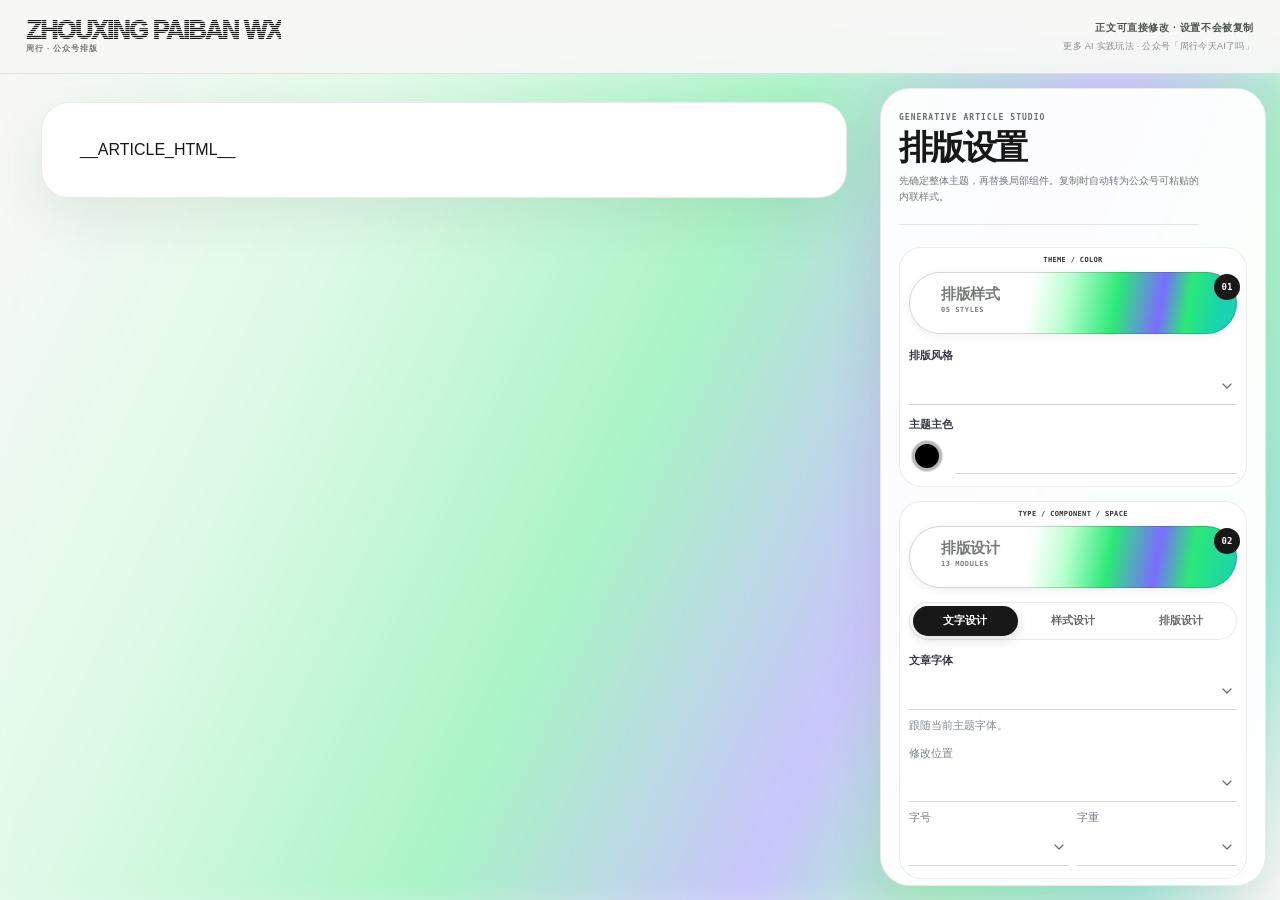
==== zhouxing-paiban-wx/assets/preview-template.html @ 141322e3 "Initial public release" ====
<!doctype html>
<html lang="zh-CN">
<head>
  <meta charset="utf-8">
  <meta name="viewport" content="width=device-width,initial-scale=1">
  <title>__PAGE_TITLE__ · 公众号排版预览</title>
  <style>
    *{box-sizing:border-box}
    :root{color-scheme:light;font-family:-apple-system,BlinkMacSystemFont,"SF Pro Display","PingFang SC",sans-serif;--flow-pale:#B8FFD0;--flow-mid:#2BE878;--flow-rich:#17D3B0;--flow-aux:#7B6CFF}
    body{min-height:100vh;margin:0;background:#f7f8f6;color:#171817}
    body:before{content:"";position:fixed;z-index:0;inset:0;pointer-events:none;background:linear-gradient(90deg,transparent calc(50% - .5px),rgba(22,24,23,.018) 50%,transparent calc(50% + .5px));background-size:120px 100%}
    .ambient-flow{position:fixed;z-index:0;inset:74px 0 0;width:100%;height:calc(100vh - 74px);border:0;background:linear-gradient(115deg,#f8f9f7 4%,var(--flow-pale) 25%,var(--flow-mid) 49%,var(--flow-aux) 67%,var(--flow-mid) 78%,var(--flow-rich) 89%,#f8f9f7 97%);filter:blur(18px) saturate(1.08);opacity:.36;pointer-events:none;transform:scale(1.045)}
    .app-header{height:74px;padding:0 26px;display:flex;align-items:center;justify-content:space-between;background:rgba(247,248,246,.88);border-bottom:1px solid rgba(24,26,25,.10);position:sticky;top:0;z-index:10;backdrop-filter:blur(20px);-webkit-backdrop-filter:blur(20px)}
    .brand{display:flex;flex-direction:column;align-items:flex-start;gap:4px}.brand-en{color:transparent;background:repeating-linear-gradient(180deg,#171817 0 1px,rgba(23,24,23,.18) 1px 2px);-webkit-background-clip:text;background-clip:text;font-family:"Arial Black","SF Pro Display","PingFang SC",sans-serif;font-size:25px;font-weight:950;line-height:.82;letter-spacing:-.055em;text-transform:uppercase}.brand-cn{color:#747974;font-size:8px;font-weight:650;line-height:1;letter-spacing:.12em}.header-note{display:flex;flex-direction:column;align-items:flex-end;gap:5px;text-align:right}.hint{color:#4f544f;font-size:10px;font-weight:650;letter-spacing:.06em}.account-note{color:#8a8e89;font-size:9px;font-weight:520;letter-spacing:.035em}
    .workspace{position:relative;z-index:1;width:100%;margin:0;padding:28px 414px 84px 22px;display:block}
    .paper-shell{width:min(806px,100%);margin:0 auto;padding:38px;background:#fff;border:1px solid rgba(25,28,26,.09);border-radius:28px;box-shadow:0 18px 55px rgba(44,50,46,.085);overflow:hidden}
    .article{margin:0 auto;outline:none}.article:focus{box-shadow:0 0 0 4px rgba(35,39,36,.08)}
    .toolbar{position:fixed;top:88px;right:14px;width:386px;max-height:calc(100vh - 102px);overflow:auto;padding:22px 18px 20px;background:rgba(255,255,255,.94);border:1px solid rgba(24,27,25,.085);border-radius:30px;box-shadow:0 18px 52px rgba(42,48,44,.10);z-index:8;backdrop-filter:blur(22px);-webkit-backdrop-filter:blur(22px);scrollbar-width:thin;scrollbar-color:#cfd2cd transparent}
    .toolbar::-webkit-scrollbar{width:7px}.toolbar::-webkit-scrollbar-thumb{background:#c4c8ce;border:2px solid transparent;border-radius:8px;background-clip:padding-box}
    .toolbar>h2{margin:2px 0 9px;font-size:34px;font-weight:880;line-height:.94;letter-spacing:-.065em}.toolbar>h2:before{content:"GENERATIVE ARTICLE STUDIO";display:block;margin:0 0 9px;color:#686d68;font-family:Menlo,Monaco,monospace;font-size:8px;font-weight:600;line-height:1.2;letter-spacing:.13em}.toolbar>.sub{max-width:300px;margin:0 0 22px;padding-bottom:18px;border-bottom:1px solid rgba(24,27,25,.10);color:#737873;font-size:10px;line-height:1.65}
    .settings-group{margin:0 0 14px;padding:9px 9px 12px;background:#fff;border:1px solid rgba(24,27,25,.085);border-radius:22px}
    .module-label{height:11px;margin:0 13px 4px;color:#303330;font-family:Menlo,Monaco,monospace;font-size:7px;font-weight:650;line-height:1;letter-spacing:.05em;text-align:center;text-transform:uppercase}
    .material-card{position:relative;height:62px;margin:0 0 14px}
    .material-band{position:absolute;inset:0;width:100%;height:100%;border:0;border-radius:999px;background:linear-gradient(100deg,#fff 0 30%,rgba(255,255,255,.90) 37%,var(--flow-pale) 48%,var(--flow-mid) 63%,var(--flow-aux) 76%,var(--flow-mid) 84%,var(--flow-rich) 94%);box-shadow:0 2px 8px rgba(39,45,41,.08),inset 0 0 0 1px rgba(24,27,25,.10);pointer-events:none}
    .settings-group:nth-of-type(2) .material-band{background:linear-gradient(100deg,#fff 0 30%,rgba(255,255,255,.90) 37%,var(--flow-pale) 48%,var(--flow-mid) 61%,var(--flow-aux) 75%,var(--flow-mid) 85%,var(--flow-rich))}
    .material-card:after{content:"";position:absolute;inset:0;border:1px solid rgba(24,27,25,.085);border-radius:999px;pointer-events:none}
    .material-copy{position:absolute;top:14px;left:32px;z-index:1;display:flex;min-width:106px;flex-direction:column;align-items:flex-start;text-shadow:0 1px 9px rgba(255,255,255,.85)}
    .group-title{margin:0 0 5px;color:#777b77;font-size:15px;font-weight:820;line-height:1;letter-spacing:-.025em}.material-meta{color:#787d78;font-family:Menlo,Monaco,monospace;font-size:7px;font-weight:560;line-height:1.2;letter-spacing:.08em}.group-index{position:absolute;top:2px;right:-3px;z-index:2;display:inline-flex;width:26px;height:26px;align-items:center;justify-content:center;border-radius:50%;background:#171817;color:#fff;font-family:Menlo,Monaco,monospace;font-size:9px;font-weight:700;font-variant-numeric:tabular-nums}
    .subsection{margin:16px 0 10px;padding-top:14px;border-top:1px solid rgba(31,38,46,.07);color:#777e87;font-size:11px;font-weight:700;letter-spacing:.08em}
    .design-tabs{display:grid;grid-template-columns:repeat(3,1fr);gap:3px;margin:0 0 13px;padding:3px;border:1px solid rgba(24,27,25,.09);border-radius:999px;background:#fff}.design-tab{height:30px;padding:0 5px;border-radius:999px;background:transparent;color:#666b66;font-size:11px;font-weight:680;transition:background .18s,color .18s,box-shadow .18s}.design-tab:hover{color:#111311;background:#f6f7f5}.design-tab.active{background:#171817;color:#fff;box-shadow:0 4px 12px rgba(23,24,23,.15)}.design-panel[hidden]{display:none}
    .field{margin:0 0 12px}.field:last-child{margin-bottom:0}.field>label{display:block;margin:0 0 6px;color:#35393f;font-size:11px;font-weight:620}
    select,input[type="text"]{width:100%;height:36px;padding:0 28px 0 2px;border:0;border-bottom:1px solid rgba(24,27,25,.19);border-radius:0;background-color:transparent;color:#202320;box-shadow:none;transition:background-color .16s,border-color .16s}
    select{-webkit-appearance:none;appearance:none;background-image:url("data:image/svg+xml,%3Csvg xmlns='http://www.w3.org/2000/svg' width='10' height='6' viewBox='0 0 10 6'%3E%3Cpath d='m1 1 4 4 4-4' fill='none' stroke='%23666b66' stroke-width='1.2' stroke-linecap='round' stroke-linejoin='round'/%3E%3C/svg%3E");background-repeat:no-repeat;background-position:right 5px center;background-size:10px 6px}input[type="text"]{padding-right:2px}select:hover,input[type="text"]:hover{background-color:rgba(255,255,255,.32);border-bottom-color:rgba(24,27,25,.34)}
    input[type="text"]:focus,select:focus{outline:none;padding-left:12px;border-bottom-color:transparent;border-radius:999px;background-color:#f4f5f2;box-shadow:0 0 0 1px rgba(24,27,25,.10)}
    .custom-select{position:relative;width:100%}.custom-select-native{position:absolute!important;width:1px!important;height:1px!important;margin:-1px!important;padding:0!important;overflow:hidden!important;clip:rect(0 0 0 0)!important;white-space:nowrap!important;border:0!important}.custom-select-trigger{position:relative;width:100%;height:36px;padding:0 30px 0 2px;border:0;border-bottom:1px solid rgba(24,27,25,.19);border-radius:0;background:transparent;color:#202320;font-size:13px;font-weight:500;text-align:left;box-shadow:none}.custom-select-trigger:after{content:"";position:absolute;top:50%;right:6px;width:7px;height:7px;border-right:1.2px solid #666b66;border-bottom:1.2px solid #666b66;transform:translateY(-70%) rotate(45deg);transition:transform .16s}.custom-select-trigger:hover{background:rgba(247,248,246,.72);border-bottom-color:rgba(24,27,25,.34);box-shadow:none}.custom-select.open .custom-select-trigger{padding-left:12px;border-bottom-color:transparent;border-radius:999px;background:#f4f5f2;box-shadow:0 0 0 1px rgba(24,27,25,.10)}.custom-select.open .custom-select-trigger:after{transform:translateY(-20%) rotate(225deg)}.custom-select-trigger:active{transform:none}.custom-select-menu{position:absolute;z-index:30;top:calc(100% + 7px);left:0;display:none;width:100%;max-height:220px;overflow:auto;padding:6px;border:1px solid rgba(24,27,25,.09);border-radius:16px;background:rgba(255,255,255,.98);box-shadow:0 16px 36px rgba(35,40,37,.16);backdrop-filter:blur(18px);-webkit-backdrop-filter:blur(18px)}.custom-select.open .custom-select-menu{display:block}.custom-select-option{display:block;width:100%;height:31px;padding:0 10px;border:0;border-radius:10px;background:transparent;color:#454a45;font-size:11px;font-weight:560;text-align:left;box-shadow:none}.custom-select-option:hover{background:#f4f5f2;box-shadow:none}.custom-select-option.selected{border-radius:999px;background:#171817;color:#fff}.custom-select-option:active{transform:none}
    .color-row{display:grid;grid-template-columns:36px 1fr;gap:10px;align-items:end}input[type="color"]{width:36px;height:36px;padding:3px;border:0;border-radius:50%;background:transparent;cursor:pointer}input[type="color"]::-webkit-color-swatch-wrapper{padding:0}input[type="color"]::-webkit-color-swatch{border:3px solid rgba(255,255,255,.72);border-radius:50%;box-shadow:0 0 0 1px rgba(24,27,25,.14)}
    .type-controls{display:grid;grid-template-columns:1fr 1fr;gap:8px}.type-controls .wide{grid-column:1/-1}.mini-label{display:block;margin:0 0 5px;color:#777e87;font-size:11px}.field-note{margin:7px 0 0;color:#858b94;font-size:11px;line-height:1.55}
    .spacing-row{display:grid;grid-template-columns:92px 1fr 36px;gap:8px;align-items:center;margin:0 0 11px}.spacing-row:last-child{margin-bottom:0}.spacing-row label{color:#676e77;font-size:11px}.spacing-row output{color:#41464d;font-size:11px;text-align:right;font-variant-numeric:tabular-nums}input[type="range"]{width:100%;accent-color:#24272c}
    .actions{display:grid;grid-template-columns:1.45fr 1fr;gap:8px;margin-top:16px}button{height:42px;border:1px solid transparent;border-radius:999px;font-weight:720;cursor:pointer;transition:transform .16s,box-shadow .2s,filter .16s}button:active{transform:scale(.985)}#copyButton{position:relative;height:48px;padding:0 48px 0 17px;overflow:hidden;background:#171817;border-color:#171817;box-shadow:0 8px 20px rgba(23,24,23,.14);color:#fff;text-align:left}#copyButton:after{content:"↗";position:absolute;top:7px;right:7px;display:flex;width:32px;height:32px;align-items:center;justify-content:center;border-radius:50%;background:#fff;color:#171817;font-size:14px}#resetButton{height:48px;background:#fff;border-color:rgba(24,27,25,.13);color:#171817;font-size:11px}#copyButton:hover{box-shadow:0 11px 27px rgba(23,24,23,.21)}#resetButton:hover{box-shadow:0 8px 20px rgba(23,24,23,.10)}
    .status{min-height:19px;margin-top:10px;color:#7c828b;font-size:12px;line-height:1.5}.status.success{color:#168248}.status.error{color:#c23d35}
    .article h1,.article h2,.article h3,.article h4,.article h5,.article h6,.article p,.article blockquote,.article ul,.article ol,.article pre,.article table{box-sizing:border-box}.article img{max-width:100%}
    @media(max-width:900px){.workspace{padding:20px 328px 60px 12px}.toolbar{top:84px;right:10px;width:306px;max-height:calc(100vh - 96px);padding:18px 14px}.material-copy{left:28px}.paper-shell{padding:18px;border-radius:20px}}
    @media(max-width:640px){body{min-width:620px}.app-header{padding:0 14px}.header-note{display:none}.workspace{padding-left:10px;padding-right:318px}.toolbar{right:10px;width:296px}.paper-shell{padding:12px;border-radius:12px}}
  </style>
  <style id="themeStyle"></style>
</head>
<body>
  <canvas class="ambient-flow flow-canvas" data-variant="2" aria-hidden="true"></canvas>
  <header class="app-header"><div class="brand"><span class="brand-en">ZHOUXING PAIBAN WX</span><span class="brand-cn">周行 · 公众号排版</span></div><div class="header-note"><span class="hint">正文可直接修改 · 设置不会被复制</span><span class="account-note">更多 AI 实践玩法 · 公众号「周行今天AI了吗」</span></div></header>
  <main class="workspace">
    <section class="paper-shell"><article id="article" class="article note-to-mp" contenteditable="true" spellcheck="false">__ARTICLE_HTML__</article></section>
    <aside class="toolbar">
      <h2>排版设置</h2>
      <p class="sub">先确定整体主题，再替换局部组件。复制时自动转为公众号可粘贴的内联样式。</p>
      <section class="settings-group" aria-labelledby="styleGroupTitle">
        <div class="module-label">Theme / Color</div>
        <div class="material-card"><canvas class="material-band flow-canvas" data-variant="0" aria-hidden="true"></canvas><div class="material-copy"><h3 id="styleGroupTitle" class="group-title">排版样式</h3><span id="themeCountMeta" class="material-meta">05 STYLES</span></div><span class="group-index">01</span></div>
        <div class="field"><label for="themeSelect">排版风格</label><select id="themeSelect"></select><p id="themeNote" class="field-note"></p></div>
        <div class="field"><label for="accentColor">主题主色</label><div class="color-row"><input id="accentColor" type="color"><input id="accentHex" type="text" maxlength="7" aria-label="十六进制主色"></div></div>
      </section>
      <section class="settings-group" aria-labelledby="designGroupTitle">
        <div class="module-label">Type / Component / Space</div>
        <div class="material-card"><canvas class="material-band flow-canvas" data-variant="1" aria-hidden="true"></canvas><div class="material-copy"><h3 id="designGroupTitle" class="group-title">排版设计</h3><span class="material-meta">13 MODULES</span></div><span class="group-index">02</span></div>
        <div class="design-tabs" role="tablist" aria-label="排版设计分类">
          <button class="design-tab active" type="button" role="tab" aria-selected="true" data-panel="textDesignPanel">文字设计</button>
          <button class="design-tab" type="button" role="tab" aria-selected="false" data-panel="styleDesignPanel">样式设计</button>
          <button class="design-tab" type="button" role="tab" aria-selected="false" data-panel="layoutDesignPanel">排版设计</button>
        </div>
        <div id="textDesignPanel" class="design-panel" role="tabpanel">
          <div class="field"><label for="fontSelect">文章字体</label><select id="fontSelect"></select><p id="fontNote" class="field-note">跟随当前主题字体。</p></div>
          <div class="field"><div class="type-controls"><div class="wide"><span class="mini-label">修改位置</span><select id="typeTargetSelect"></select></div><div><span class="mini-label">字号</span><select id="typeSizeSelect"></select></div><div><span class="mini-label">字重</span><select id="typeWeightSelect"></select></div></div></div>
        </div>
        <div id="styleDesignPanel" class="design-panel" role="tabpanel" hidden>
          <div class="field"><label for="styleTargetSelect">修改位置</label><select id="styleTargetSelect"></select></div>
          <div class="field"><label for="styleOptionSelect">选择样式</label><select id="styleOptionSelect"></select><p id="styleNote" class="field-note">H1–H6 共用同一套标题样式，字号与字重在“文字设计”中独立调整。</p></div>
        </div>
        <div id="layoutDesignPanel" class="design-panel" role="tabpanel" hidden>
          <div class="spacing-row"><label for="paragraphSpacing">段落间距</label><input id="paragraphSpacing" type="range" min="8" max="42" step="1"><output id="paragraphSpacingValue"></output></div>
          <div class="spacing-row"><label for="headingTopSpacing">标题上间距</label><input id="headingTopSpacing" type="range" min="16" max="72" step="1"><output id="headingTopSpacingValue"></output></div>
          <div class="spacing-row"><label for="headingBottomSpacing">标题下间距</label><input id="headingBottomSpacing" type="range" min="8" max="44" step="1"><output id="headingBottomSpacingValue"></output></div>
          <div class="spacing-row"><label for="imageTopSpacing">图片上间距</label><input id="imageTopSpacing" type="range" min="0" max="56" step="1"><output id="imageTopSpacingValue"></output></div>
          <div class="spacing-row"><label for="imageBottomSpacing">图片下间距</label><input id="imageBottomSpacing" type="range" min="0" max="56" step="1"><output id="imageBottomSpacingValue"></output></div>
        </div>
      </section>
      <div class="actions"><button id="copyButton" type="button">复制排版</button><button id="resetButton" type="button">恢复当前风格</button></div><div id="status" class="status" role="status"></div>
    </aside>
  </main>
  <script id="themesData" type="application/json">__THEMES_JSON__</script>
  <script id="componentsData" type="application/json">__COMPONENTS_JSON__</script>
  <script>
  (()=>{
    const themes=JSON.parse(document.getElementById('themesData').textContent),componentLibrary=JSON.parse(document.getElementById('componentsData').textContent),themeById=Object.fromEntries(themes.map(theme=>[theme.id,theme])),initialTheme=__INITIAL_THEME__;
    const article=document.getElementById('article'),themeStyle=document.getElementById('themeStyle'),themeSelect=document.getElementById('themeSelect'),themeNote=document.getElementById('themeNote'),themeCountMeta=document.getElementById('themeCountMeta'),accentColor=document.getElementById('accentColor'),accentHex=document.getElementById('accentHex'),fontSelect=document.getElementById('fontSelect'),fontNote=document.getElementById('fontNote'),typeTargetSelect=document.getElementById('typeTargetSelect'),typeSizeSelect=document.getElementById('typeSizeSelect'),typeWeightSelect=document.getElementById('typeWeightSelect'),styleTargetSelect=document.getElementById('styleTargetSelect'),styleOptionSelect=document.getElementById('styleOptionSelect'),styleNote=document.getElementById('styleNote'),status=document.getElementById('status'),copyButton=document.getElementById('copyButton');
    const spacingIds=['paragraphSpacing','headingTopSpacing','headingBottomSpacing','imageTopSpacing','imageBottomSpacing'],spacingInputs=Object.fromEntries(spacingIds.map(id=>[id,document.getElementById(id)]));
    function initMaterialBands(){
      const reduced=window.matchMedia&&window.matchMedia('(prefers-reduced-motion: reduce)').matches;
      const vertexSource='attribute vec2 a_position;void main(){gl_Position=vec4(a_position,0.0,1.0);}';
      const fragmentSource=`precision mediump float;
uniform vec2 u_resolution;uniform float u_time;uniform float u_variant;uniform vec3 u_color0;uniform vec3 u_color1;uniform vec3 u_color2;uniform vec3 u_aux;
float hash(vec2 p){return fract(sin(dot(p,vec2(127.1,311.7)))*43758.5453123);}
float noise(vec2 p){vec2 i=floor(p),f=fract(p);f=f*f*(3.0-2.0*f);return mix(mix(hash(i),hash(i+vec2(1.0,0.0)),f.x),mix(hash(i+vec2(0.0,1.0)),hash(i+vec2(1.0,1.0)),f.x),f.y);}
float fbm(vec2 p){float value=0.0,amplitude=.52;mat2 turn=mat2(.82,.57,-.57,.82);for(int i=0;i<5;i++){value+=amplitude*noise(p);p=turn*p*2.03+vec2(17.1,9.2);amplitude*=.5;}return value;}
void main(){
  vec2 uv=gl_FragCoord.xy/u_resolution.xy;float t=u_time*.000075*mix(1.0,2.8,step(1.5,u_variant))+u_variant*3.7;vec2 p=vec2(uv.x*3.15,uv.y*1.32);
  vec2 q=vec2(fbm(p+vec2(t*.72,-t*.22)),fbm(p+vec2(5.2,-1.3)+vec2(-t*.31,t*.48)));
  vec2 r=vec2(fbm(p+2.7*q+vec2(1.7,8.2)+t*.19),fbm(p+2.2*q+vec2(8.3,2.8)-t*.16));
  float ink=fbm(p+3.5*q+1.55*r);float fracture=fbm(p*1.58-r*2.1+vec2(-t*.22,t*.13));float hue=fbm(p*.72+q*1.8+vec2(t*.11,0.0));
  float ambient=step(1.5,u_variant);float cardMask=smoothstep(.29,.51,uv.x);float pageMask=smoothstep(.03,.17,uv.x)*(1.0-smoothstep(.86,.98,uv.x));float leftMask=mix(cardMask,pageMask,ambient);float body=smoothstep(.34,.64,ink+.10*sin((uv.x+uv.y)*8.0+t));
  float broken=1.0-.86*smoothstep(.60,.79,fracture);float vein=1.0-smoothstep(.025,.15,abs(ink-(.52+.07*sin(t+uv.y*3.0))));
  float pigment=clamp(leftMask*(body*broken+vein*.11),0.0,1.0);
  vec3 base=vec3(.975,.978,.966),c0=u_color0,c1=u_color1,c2=u_color2;if(u_variant>.5&&u_variant<1.5){c0=mix(u_color0,u_color1,.16);c2=mix(u_color2,u_color1,.18);}
  vec3 wash=mix(c0,c1,smoothstep(.22,.72,hue));wash=mix(wash,c2,smoothstep(.58,.90,fbm(p*.83+r+t*.08)));float auxField=fbm(p*.94+q*1.42-r*.72+vec2(7.4,-3.1)-t*.12);float auxMask=smoothstep(.52,.74,auxField);wash=mix(wash,u_aux,auxMask*mix(.52,.40,ambient));
  wash=mix(wash,base,smoothstep(.74,.96,fracture)*.46);vec3 color=mix(base,wash,pigment*mix(.94,.72,ambient));color-=vein*pigment*mix(.040,.018,ambient);
  float grain=(hash(gl_FragCoord.xy*.37)-.5)*.022*pigment;color+=grain;gl_FragColor=vec4(clamp(color,0.0,1.0),1.0);
}`;
      function shader(gl,type,source){const item=gl.createShader(type);gl.shaderSource(item,source);gl.compileShader(item);if(!gl.getShaderParameter(item,gl.COMPILE_STATUS)){gl.deleteShader(item);return null}return item}
      const states=[...document.querySelectorAll('.flow-canvas')].map(canvas=>{
        const gl=canvas.getContext('webgl',{alpha:false,antialias:false,powerPreference:'low-power'});if(!gl)return null;
        const vs=shader(gl,gl.VERTEX_SHADER,vertexSource),fs=shader(gl,gl.FRAGMENT_SHADER,fragmentSource);if(!vs||!fs)return null;
        const program=gl.createProgram();gl.attachShader(program,vs);gl.attachShader(program,fs);gl.linkProgram(program);if(!gl.getProgramParameter(program,gl.LINK_STATUS))return null;
        const buffer=gl.createBuffer();gl.bindBuffer(gl.ARRAY_BUFFER,buffer);gl.bufferData(gl.ARRAY_BUFFER,new Float32Array([-1,-1,1,-1,-1,1,-1,1,1,-1,1,1]),gl.STATIC_DRAW);
        const position=gl.getAttribLocation(program,'a_position');return{canvas,gl,program,position,resolution:gl.getUniformLocation(program,'u_resolution'),time:gl.getUniformLocation(program,'u_time'),variant:gl.getUniformLocation(program,'u_variant'),color0:gl.getUniformLocation(program,'u_color0'),color1:gl.getUniformLocation(program,'u_color1'),color2:gl.getUniformLocation(program,'u_color2'),aux:gl.getUniformLocation(program,'u_aux')};
      }).filter(Boolean);
      function draw(now){const [color0,color1,color2,aux]=flowColors;states.forEach(state=>{const {canvas,gl,program}=state,dpr=canvas.classList.contains('ambient-flow')?1:Math.min(window.devicePixelRatio||1,2),width=Math.max(1,Math.round(canvas.clientWidth*dpr)),height=Math.max(1,Math.round(canvas.clientHeight*dpr));if(canvas.width!==width||canvas.height!==height){canvas.width=width;canvas.height=height}gl.viewport(0,0,width,height);gl.useProgram(program);gl.enableVertexAttribArray(state.position);gl.vertexAttribPointer(state.position,2,gl.FLOAT,false,0,0);gl.uniform2f(state.resolution,width,height);gl.uniform1f(state.time,now);gl.uniform1f(state.variant,Number(canvas.dataset.variant)||0);gl.uniform3f(state.color0,...color0);gl.uniform3f(state.color1,...color1);gl.uniform3f(state.color2,...color2);gl.uniform3f(state.aux,...aux);gl.drawArrays(gl.TRIANGLES,0,6)});if(!reduced&&states.length)requestAnimationFrame(draw)}
      redrawStaticFlow=()=>{if(reduced)draw(1800)};draw(reduced?1800:performance.now());
    }
    const fontChoices=[{value:'theme',label:'跟随主题',note:'使用当前排版主题原本的字体栈。'},{value:'system',label:'系统无衬线（推荐）',stack:'-apple-system,BlinkMacSystemFont,"PingFang SC","Hiragino Sans GB","Microsoft YaHei",Arial,sans-serif',note:'跨苹果、Windows 和 Android 最稳定。'},{value:'pingfang',label:'苹方优先',stack:'"PingFang SC","Hiragino Sans GB","Microsoft YaHei",sans-serif',note:'苹果端优先苹方，其他设备自动回退。'},{value:'yahei',label:'微软雅黑优先',stack:'"Microsoft YaHei","PingFang SC","Hiragino Sans GB",sans-serif',note:'Windows 端优先微软雅黑，手机端自动回退。'},{value:'song',label:'系统宋体 / 衬线',stack:'"Songti SC",STSong,SimSun,serif',note:'适合书刊感，不同设备字形与粗细会变化。'},{value:'kai',label:'系统楷体',stack:'"Kaiti SC",STKaiti,KaiTi,serif',note:'兼容性较低，未安装时回退到衬线字体。'}];
    const typeTargets={h1:{label:'一级标题 H1',selector:'.note-to-mp h1'},h2:{label:'二级标题 H2',selector:'.note-to-mp h2'},h3:{label:'三级标题 H3',selector:'.note-to-mp h3'},h4:{label:'四级标题 H4',selector:'.note-to-mp h4'},h5:{label:'五级标题 H5',selector:'.note-to-mp h5'},h6:{label:'六级标题 H6',selector:'.note-to-mp h6'},body:{label:'正文',selector:'.note-to-mp p'},quote:{label:'引用',selector:'.note-to-mp blockquote'},code:{label:'代码',selector:'.note-to-mp .code-section code,.note-to-mp code'},strong:{label:'加粗',selector:'.note-to-mp strong'},em:{label:'斜体',selector:'.note-to-mp em'}},typeOverrideSelectors={h1:'.note-to-mp h1',h2:'.note-to-mp h2',h3:'.note-to-mp h3',h4:'.note-to-mp h4',h5:'.note-to-mp h5',h6:'.note-to-mp h6',body:'.note-to-mp,.note-to-mp p,.note-to-mp li,.note-to-mp td',quote:'.note-to-mp blockquote,.note-to-mp blockquote p',code:'.note-to-mp code,.note-to-mp .code-section pre,.note-to-mp .code-section code',strong:'.note-to-mp strong',em:'.note-to-mp em'};
    const imageOptions=[{id:'theme',label:'跟随主题',css:''},{id:'square',label:'直角',css:'border-radius:0!important;box-shadow:none!important;border:none!important;'},{id:'rounded',label:'圆角',css:'border-radius:12px!important;box-shadow:none!important;border:none!important;'},{id:'shadow',label:'阴影',css:'border-radius:0!important;border:none!important;box-shadow:0 12px 30px rgba(15,23,42,.18)!important;'},{id:'rounded-shadow',label:'圆角 + 阴影',css:'border-radius:12px!important;border:none!important;box-shadow:0 12px 30px rgba(15,23,42,.18)!important;'},{id:'border',label:'描边',css:'border-radius:0!important;box-shadow:none!important;border:1px solid rgba(100,116,139,.32)!important;'},{id:'rounded-border',label:'圆角 + 描边',css:'border-radius:12px!important;box-shadow:none!important;border:1px solid rgba(100,116,139,.32)!important;'}];
    const headingTargets=new Set(['h1','h2','h3','h4','h5','h6']),styleTargets={h1:{label:'一级标题 H1',kind:'heading'},h2:{label:'二级标题 H2',kind:'heading'},h3:{label:'三级标题 H3',kind:'heading'},h4:{label:'四级标题 H4',kind:'heading'},h5:{label:'五级标题 H5',kind:'heading'},h6:{label:'六级标题 H6',kind:'heading'},quote:{label:'引用块',module:'quote'},code:{label:'代码块',module:'code'},'inline-code':{label:'行内代码',module:'inline-code'},strong:{label:'加粗',module:'strong'},em:{label:'斜体',module:'em'},'ordered-list':{label:'有序列表',module:'ordered-list'},'unordered-list':{label:'无序列表',module:'unordered-list'},table:{label:'表格',module:'table'},divider:{label:'分隔线',module:'divider'},link:{label:'链接',module:'link'},image:{label:'图片',kind:'image'}};
    const safeProps=['display','box-sizing','margin','margin-top','margin-right','margin-bottom','margin-left','padding','padding-top','padding-right','padding-bottom','padding-left','color','background','background-color','background-image','background-size','background-position','background-repeat','border','border-top','border-right','border-bottom','border-left','border-radius','box-shadow','font-family','font-size','font-weight','font-style','font-variant-numeric','line-height','letter-spacing','text-align','text-decoration','text-indent','white-space','word-break','overflow-wrap','list-style-type','list-style-position','vertical-align','border-collapse','border-spacing','table-layout','opacity'];
    const themeFlowPresets={
      'green-white-clean':['#B8FFD0','#2BE878','#17D3B0','#7B6CFF'],
      'ink-blue-editorial':['#C4F0FF','#43C0FF','#526EFF','#FF6E9D'],
      'graphite-dossier':['#E5E7EB','#4B5563','#25282C','#9CA3AF'],
      'sand-gold-journal':['#FFF3A6','#FFD83D','#FF8B45','#6577FF'],
      'mist-purple-story':['#E7C9FF','#A976FF','#E55EFF','#FF785B']
    };
    let activeTheme,currentAccent,typeOverrides={},styleSelections={},spacingOverrides=null,flowColors=[[.73,.89,.77],[.12,.71,.35],[.13,.51,.27],[.43,.47,.79]],redrawStaticFlow=()=>{};
    function addOption(select,value,label){const option=document.createElement('option');option.value=String(value);option.textContent=label;select.appendChild(option);return option}
    themes.forEach(theme=>addOption(themeSelect,theme.id,theme.name));themeCountMeta.textContent=`${String(themes.length).padStart(2,'0')} STYLES`;fontChoices.forEach(choice=>addOption(fontSelect,choice.value,choice.label));Object.entries(typeTargets).forEach(([key,target])=>addOption(typeTargetSelect,key,target.label));Object.entries(styleTargets).forEach(([key,target])=>{addOption(styleTargetSelect,key,target.label);styleSelections[key]='theme'});for(let size=10;size<=40;size++)addOption(typeSizeSelect,size,`${size}px`);for(let weight=100;weight<=900;weight+=100)addOption(typeWeightSelect,weight,String(weight));
    function clamp(value,min,max){return Math.min(max,Math.max(min,value))}
    function rgbToHsl({r,g,b}){r/=255;g/=255;b/=255;const max=Math.max(r,g,b),min=Math.min(r,g,b),d=max-min;let h=0,s=0,l=(max+min)/2;if(d){s=d/(1-Math.abs(2*l-1));if(max===r)h=60*(((g-b)/d)%6);else if(max===g)h=60*((b-r)/d+2);else h=60*((r-g)/d+4)}return{h:(h+360)%360,s:s*100,l:l*100}}
    function hslToRgb({h,s,l}){s/=100;l/=100;const c=(1-Math.abs(2*l-1))*s,x=c*(1-Math.abs((h/60)%2-1)),m=l-c/2;let r=0,g=0,b=0;if(h<60)[r,g,b]=[c,x,0];else if(h<120)[r,g,b]=[x,c,0];else if(h<180)[r,g,b]=[0,c,x];else if(h<240)[r,g,b]=[0,x,c];else if(h<300)[r,g,b]=[x,0,c];else[r,g,b]=[c,0,x];return{r:Math.round((r+m)*255),g:Math.round((g+m)*255),b:Math.round((b+m)*255)}}
    function parseColor(token){if(token.startsWith('#')){let hex=token.slice(1);if(hex.length===3||hex.length===4)hex=hex.split('').map(c=>c+c).join('');if(hex.length!==6&&hex.length!==8)return null;return{r:parseInt(hex.slice(0,2),16),g:parseInt(hex.slice(2,4),16),b:parseInt(hex.slice(4,6),16),a:hex.length===8?parseInt(hex.slice(6,8),16)/255:1}}const match=token.match(/^rgba?\(\s*([\d.]+)\s*,\s*([\d.]+)\s*,\s*([\d.]+)(?:\s*,\s*([\d.]+))?\s*\)$/i);return match?{r:Number(match[1]),g:Number(match[2]),b:Number(match[3]),a:match[4]===undefined?1:Number(match[4])}:null}
    function colorToCss(color){if(color.a<.999)return`rgba(${color.r}, ${color.g}, ${color.b}, ${Math.round(color.a*1000)/1000})`;return'#'+[color.r,color.g,color.b].map(v=>clamp(Math.round(v),0,255).toString(16).padStart(2,'0')).join('').toUpperCase()}
    function updateFlowPalette(){const preset=activeTheme&&currentAccent===activeTheme.accent.toUpperCase()?themeFlowPresets[activeTheme.id]:null,toFlowColor=hex=>{const rgb=parseColor(hex);return{rgb:[rgb.r/255,rgb.g/255,rgb.b/255],css:hex.toUpperCase()}};let pale,mid,rich,aux;if(preset){[pale,mid,rich,aux]=preset.map(toFlowColor)}else{const base=rgbToHsl(parseColor(currentAccent)),colored=base.s>=10,s=colored?clamp(Math.max(64,base.s),0,98):0,warm=base.h>=330||base.h<=60,auxOffset=warm?-105:105,make=(hueOffset,saturation,lightness)=>{const rgb=hslToRgb({h:(base.h+hueOffset+360)%360,s:saturation,l:lightness});return{rgb:[rgb.r/255,rgb.g/255,rgb.b/255],css:colorToCss({...rgb,a:1})}};pale=make(-14,s*.68,86);mid=make(0,s,clamp(base.l+24,58,70));rich=make(22,s*.96,clamp(base.l+18,56,68));aux=colored?make(auxOffset,clamp(Math.max(74,s*.92),0,98),68):make(210-base.h,26,72)}flowColors=[pale.rgb,mid.rgb,rich.rgb,aux.rgb];const root=document.documentElement.style;root.setProperty('--flow-pale',pale.css);root.setProperty('--flow-mid',mid.css);root.setProperty('--flow-rich',rich.css);root.setProperty('--flow-aux',aux.css);redrawStaticFlow()}
    function hueDistance(a,b){return Math.abs(((a-b+540)%360)-180)}
    function shiftCssColors(css,oldHex,newHex,hueRange){if(oldHex.toUpperCase()===newHex.toUpperCase())return css;const oldRgb=parseColor(oldHex),newRgb=parseColor(newHex),oldBase=rgbToHsl(oldRgb),target=rgbToHsl(newRgb);return css.replace(/#[0-9a-fA-F]{3,8}\b|rgba?\(\s*[\d.]+\s*,\s*[\d.]+\s*,\s*[\d.]+(?:\s*,\s*[\d.]+)?\s*\)/g,token=>{const color=parseColor(token);if(!color)return token;const hsl=rgbToHsl(color),exact=color.r===oldRgb.r&&color.g===oldRgb.g&&color.b===oldRgb.b,related=oldBase.s<12?(hsl.s<18&&hsl.l<=35):(hsl.s>=12&&hueDistance(hsl.h,oldBase.h)<=hueRange);if(!exact&&!related)return token;const hueOffset=((hsl.h-oldBase.h+540)%360)-180,shifted=hslToRgb({h:(target.h+hueOffset+360)%360,s:clamp(target.s+(hsl.s-oldBase.s),0,100),l:clamp(target.l+(hsl.l-oldBase.l),2,98)});return colorToCss({...shifted,a:color.a})})}
    function palette(){const rgb=parseColor(currentAccent),hsl=rgbToHsl(rgb),toColor=(s,l)=>colorToCss({...hslToRgb({h:hsl.h,s,l}),a:1});return{accent:currentAccent,soft:toColor(Math.max(22,hsl.s*.42),84),pale:toColor(Math.max(14,hsl.s*.28),95),dark:toColor(Math.max(28,hsl.s*.72),Math.min(32,Math.max(18,hsl.l-24))),shadow:`rgba(${rgb.r}, ${rgb.g}, ${rgb.b}, .12)`}}
    function updateThemeSampleImage(){const sample=article.querySelector('img[data-theme-sample="true"]');if(!sample)return;const colors=palette(),svg=`<svg xmlns="http://www.w3.org/2000/svg" width="1200" height="640" viewBox="0 0 1200 640"><rect width="1200" height="640" fill="${colors.pale}"/><rect x="78" y="72" width="1044" height="496" rx="28" fill="#fff" stroke="${colors.soft}" stroke-width="4"/><circle cx="205" cy="228" r="74" fill="${colors.soft}"/><circle cx="205" cy="228" r="42" fill="${colors.accent}"/><rect x="325" y="170" width="610" height="34" rx="17" fill="${colors.accent}"/><rect x="325" y="232" width="760" height="22" rx="11" fill="${colors.soft}"/><rect x="325" y="274" width="660" height="22" rx="11" fill="${colors.pale}"/><rect x="118" y="386" width="964" height="118" rx="18" fill="${colors.pale}"/><text x="600" y="456" text-anchor="middle" font-family="PingFang SC,Microsoft YaHei,sans-serif" font-size="34" fill="${colors.dark}">公众号正文配图样式预览</text></svg>`;sample.src=`data:image/svg+xml;charset=utf-8,${encodeURIComponent(svg)}`}
    function resolveModuleCss(css){const colors=palette();return css.replace(/\{\{(accent|soft|pale|dark|shadow)\}\}/g,(_,key)=>colors[key])}
    function headingOptions(){const options=[{value:'theme',label:'跟随主题'}],seen=new Set(['跟随主题']);['h1','h2','h3'].forEach(moduleId=>componentLibrary.modules[moduleId].options.slice(1).forEach(option=>{if(!seen.has(option.label)){options.push({value:`${moduleId}|${option.id}`,label:option.label});seen.add(option.label)}}));return options}
    function optionsForStyleTarget(targetId){const target=styleTargets[targetId];if(target.kind==='heading')return headingOptions();if(target.kind==='image')return imageOptions.map(option=>({value:option.id,label:option.label}));return componentLibrary.modules[target.module].options.map(option=>({value:option.id,label:option.label}))}
    function syncStyleOptions(){const targetId=styleTargetSelect.value;styleOptionSelect.replaceChildren();optionsForStyleTarget(targetId).forEach(option=>addOption(styleOptionSelect,option.value,option.label));styleOptionSelect.value=styleSelections[targetId]||'theme';styleNote.textContent=headingTargets.has(targetId)?'H1–H6 共用同一套标题样式，字号与字重在“文字设计”中独立调整。':targetId==='image'?'图片形式已并入样式设计。':'先选择修改位置，再为这个位置替换样式。';syncCustomSelect(styleOptionSelect,true)}
    function headingCss(targetId,selection){if(selection==='theme')return'';const [moduleId,optionId]=selection.split('|'),module=componentLibrary.modules[moduleId],option=module&&module.options.find(item=>item.id===optionId);if(!option||!option.css)return'';return resolveModuleCss(option.css).replace(new RegExp(`\\.note-to-mp h${moduleId.slice(1)}`,'g'),`.note-to-mp ${targetId}`)}
    function markDecoration(node){node.setAttribute('aria-hidden','true');return node}
    function decorateHeadings(){article.querySelectorAll('.wechatpb-heading-label,.wechatpb-h1-watermark,.wechatpb-h1-kicker').forEach(label=>label.remove());if(activeTheme.h1_watermark&&styleSelections.h1==='theme'){const heading=article.querySelector('h1');if(heading){const kicker=markDecoration(document.createElement('span'));kicker.className='wechatpb-h1-kicker';kicker.textContent=activeTheme.h1_kicker||'';const watermark=markDecoration(document.createElement('span'));watermark.className='wechatpb-h1-watermark';watermark.textContent=activeTheme.h1_watermark;heading.prepend(kicker);heading.prepend(watermark)}}Object.keys(styleTargets).filter(id=>headingTargets.has(id)).forEach(targetId=>{const selection=styleSelections[targetId],componentOption=selection&&selection.startsWith('h2|')?selection.split('|')[1]:null,needsLabel=(targetId==='h2'&&selection==='theme'&&activeTheme.heading_label)||componentOption;if(!needsLabel)return;article.querySelectorAll(targetId).forEach((heading,index)=>{const number=String(index+1).padStart(2,'0'),label=markDecoration(document.createElement('span'));label.className='wechatpb-heading-label';if(componentOption==='bottom-rule'||componentOption==='outline-tab')label.textContent=number;else if(componentOption==='chapter-shortline')label.textContent=`${number} · SECTION TITLE`;else label.textContent=`${activeTheme.heading_label||'SECTION'} ${number}`;heading.prepend(label)})})}
    function decorateLists(){article.querySelectorAll('.wechatpb-list-marker').forEach(marker=>marker.remove());const schemes={'ordered-list':{selector:'ol',markers:{'rounded-number':(_,index,list)=>String((Number(list.getAttribute('start'))||1)+index).padStart(2,'0'),'circle-number':(_,index,list)=>String((Number(list.getAttribute('start'))||1)+index)}},'unordered-list':{selector:'ul',markers:{arrow:()=>'→','soft-check':()=>'✓'}}};Object.entries(schemes).forEach(([targetId,scheme])=>{const markerText=scheme.markers[styleSelections[targetId]];if(!markerText)return;article.querySelectorAll(scheme.selector).forEach(list=>{[...list.children].filter(item=>item.tagName==='LI').forEach((item,index)=>{const text=markerText(item,index,list),marker=markDecoration(document.createElement('span'));marker.className='wechatpb-list-marker';marker.dataset.clipboardMarker=text;marker.textContent=text;item.prepend(marker)})})})}
    function render(){let css=shiftCssColors(activeTheme.css,activeTheme.accent,currentAccent,activeTheme.hue_range);Object.entries(styleSelections).forEach(([targetId,selection])=>{const target=styleTargets[targetId];if(target.kind==='heading'){css+=`\n${headingCss(targetId,selection)}`;return}if(target.kind==='image'){const option=imageOptions.find(item=>item.id===selection);if(option&&option.css)css+=`\n.note-to-mp img{${option.css}}`;return}const module=componentLibrary.modules[target.module],option=module.options.find(item=>item.id===selection);if(option&&option.css)css+=`\n${resolveModuleCss(option.css)}`});Object.entries(typeOverrides).forEach(([target,values])=>{css+=`\n${typeOverrideSelectors[target]}{font-size:${values.size}px!important;font-weight:${values.weight}!important;}`});const font=fontChoices.find(choice=>choice.value===fontSelect.value);if(font&&font.stack)css+=`\n.note-to-mp,.note-to-mp *:not(code):not(pre){font-family:${font.stack}!important;}`;if(spacingOverrides)css+=`\n.note-to-mp p{margin-bottom:${spacingOverrides.paragraphSpacing}px!important}.note-to-mp h1,.note-to-mp h2,.note-to-mp h3,.note-to-mp h4,.note-to-mp h5,.note-to-mp h6{margin-top:${spacingOverrides.headingTopSpacing}px!important;margin-bottom:${spacingOverrides.headingBottomSpacing}px!important}.note-to-mp img{margin-top:${spacingOverrides.imageTopSpacing}px!important;margin-bottom:${spacingOverrides.imageBottomSpacing}px!important}`;themeStyle.textContent=css;decorateHeadings();decorateLists();updateThemeSampleImage();requestAnimationFrame(()=>{syncTypeControlsFromPage();if(!spacingOverrides)syncSpacingFromPage()})}
    function ensureOption(select,value,label){if(![...select.options].some(option=>option.value===String(value)))addOption(select,value,label||String(value))}
    function syncTypeControlsFromPage(){const target=typeTargets[typeTargetSelect.value],element=article.querySelector(target.selector);if(!element)return;const computed=getComputedStyle(element),size=Math.round(parseFloat(computed.fontSize)*10)/10,weight=parseInt(computed.fontWeight,10)||400;ensureOption(typeSizeSelect,size,`${size}px`);ensureOption(typeWeightSelect,weight,String(weight));typeSizeSelect.value=String(size);typeWeightSelect.value=String(weight);syncCustomSelect(typeSizeSelect,true);syncCustomSelect(typeWeightSelect,true)}
    function px(element,prop,fallback){if(!element)return fallback;const value=parseFloat(getComputedStyle(element)[prop]);return Number.isFinite(value)?Math.round(value):fallback}
    function updateSpacingOutputs(){spacingIds.forEach(id=>document.getElementById(`${id}Value`).textContent=`${spacingInputs[id].value}px`)}
    function syncSpacingFromPage(){const p=article.querySelector('p'),h2=article.querySelector('h2'),img=article.querySelector('img');spacingInputs.paragraphSpacing.value=clamp(px(p,'marginBottom',22),8,42);spacingInputs.headingTopSpacing.value=clamp(px(h2,'marginTop',50),16,72);spacingInputs.headingBottomSpacing.value=clamp(px(h2,'marginBottom',26),8,44);spacingInputs.imageTopSpacing.value=clamp(px(img,'marginTop',28),0,56);spacingInputs.imageBottomSpacing.value=clamp(px(img,'marginBottom',28),0,56);updateSpacingOutputs()}
    function updateSpacing(){spacingOverrides=Object.fromEntries(spacingIds.map(id=>[id,Number(spacingInputs[id].value)]));updateSpacingOutputs();render()}
    function setTheme(id){activeTheme=themeById[id];currentAccent=activeTheme.accent.toUpperCase();updateFlowPalette();typeOverrides={};spacingOverrides=null;Object.keys(styleSelections).forEach(targetId=>styleSelections[targetId]='theme');themeSelect.value=id;themeNote.textContent=activeTheme.description;accentColor.value=currentAccent;accentHex.value=currentAccent;fontSelect.value='theme';fontNote.textContent=fontChoices[0].note;syncStyleOptions();render();status.className='status';status.textContent='';syncAllCustomSelects()}
    function setAccent(value){if(!/^#[0-9A-Fa-f]{6}$/.test(value)){status.className='status error';status.textContent='请输入 #RRGGBB 格式的颜色。';return}currentAccent=value.toUpperCase();updateFlowPalette();accentColor.value=currentAccent;accentHex.value=currentAccent;render();status.className='status';status.textContent='主题、组件和界面流光的主辅色已联动更新。'}
    document.querySelectorAll('.design-tab').forEach(tab=>tab.addEventListener('click',()=>{document.querySelectorAll('.design-tab').forEach(item=>{const active=item===tab;item.classList.toggle('active',active);item.setAttribute('aria-selected',String(active))});document.querySelectorAll('.design-panel').forEach(panel=>panel.hidden=panel.id!==tab.dataset.panel)}));
    themeSelect.addEventListener('change',()=>setTheme(themeSelect.value));accentColor.addEventListener('input',()=>setAccent(accentColor.value));accentHex.addEventListener('change',()=>setAccent(accentHex.value.trim()));fontSelect.addEventListener('change',()=>{fontNote.textContent=fontChoices.find(choice=>choice.value===fontSelect.value).note;render()});typeTargetSelect.addEventListener('change',syncTypeControlsFromPage);function updateTypeOverride(){typeOverrides[typeTargetSelect.value]={size:Number(typeSizeSelect.value),weight:Number(typeWeightSelect.value)};render()}typeSizeSelect.addEventListener('change',updateTypeOverride);typeWeightSelect.addEventListener('change',updateTypeOverride);styleTargetSelect.addEventListener('change',syncStyleOptions);styleOptionSelect.addEventListener('change',()=>{styleSelections[styleTargetSelect.value]=styleOptionSelect.value;render()});spacingIds.forEach(id=>spacingInputs[id].addEventListener('input',updateSpacing));document.getElementById('resetButton').addEventListener('click',()=>setTheme(activeTheme.id));
    const customSelects=new Map();
    function closeCustomSelects(except){customSelects.forEach(({wrapper,trigger},select)=>{if(select===except)return;wrapper.classList.remove('open');trigger.setAttribute('aria-expanded','false')})}
    function syncCustomSelect(select,rebuild=false){const state=customSelects.get(select);if(!state)return;if(rebuild){state.menu.replaceChildren();[...select.options].forEach(option=>{const item=document.createElement('button');item.type='button';item.className='custom-select-option';item.dataset.value=option.value;item.textContent=option.textContent;item.setAttribute('role','option');item.addEventListener('click',()=>{select.value=option.value;select.dispatchEvent(new Event('change',{bubbles:true}));closeCustomSelects()});state.menu.appendChild(item)})}const selected=select.options[select.selectedIndex];state.trigger.querySelector('span').textContent=selected?selected.textContent:'请选择';state.menu.querySelectorAll('.custom-select-option').forEach(item=>{const active=item.dataset.value===select.value;item.classList.toggle('selected',active);item.setAttribute('aria-selected',String(active))})}
    function syncAllCustomSelects(){document.querySelectorAll('select').forEach(select=>syncCustomSelect(select,true))}
    function enhanceSelect(select){const wrapper=document.createElement('div');wrapper.className='custom-select';select.parentNode.insertBefore(wrapper,select);wrapper.appendChild(select);select.classList.add('custom-select-native');select.tabIndex=-1;const trigger=document.createElement('button');trigger.type='button';trigger.className='custom-select-trigger';trigger.setAttribute('aria-haspopup','listbox');trigger.setAttribute('aria-expanded','false');trigger.innerHTML='<span></span>';const menu=document.createElement('div');menu.className='custom-select-menu';menu.setAttribute('role','listbox');wrapper.append(trigger,menu);customSelects.set(select,{wrapper,trigger,menu});trigger.addEventListener('click',()=>{const opening=!wrapper.classList.contains('open');closeCustomSelects(select);wrapper.classList.toggle('open',opening);trigger.setAttribute('aria-expanded',String(opening))});select.addEventListener('change',()=>syncCustomSelect(select));new MutationObserver(()=>syncCustomSelect(select,true)).observe(select,{childList:true});syncCustomSelect(select,true)}
    document.addEventListener('click',event=>{if(!event.target.closest('.custom-select'))closeCustomSelects()});document.addEventListener('keydown',event=>{if(event.key==='Escape')closeCustomSelects()});
    function applyComputedStyle(source,target,computed){safeProps.forEach(prop=>{const value=computed.getPropertyValue(prop);if(value&&value!=='normal'&&value!=='none'&&value!=='auto')target.style.setProperty(prop,value)})}
    function applySemanticSizing(source,target){if(source.tagName==='IMG'){target.style.setProperty('max-width','100%');target.style.setProperty('height','auto')}else if(source.tagName==='TABLE'){target.style.setProperty('width','100%');if(getComputedStyle(source).overflow==='hidden')target.style.setProperty('overflow','hidden')}}
    function materializePseudo(source,target,pseudo,prepend){const computed=getComputedStyle(source,pseudo),content=computed.content;if(computed.display==='none'||content==='none'||content==='normal')return;const span=markDecoration(document.createElement('span'));if(content&&content!=='""'&&content!=="''")span.textContent=content.replace(/^['"]|['"]$/g,'');applyComputedStyle(source,span,computed);['width','height','max-width','max-height'].forEach(prop=>{const value=computed.getPropertyValue(prop);if(value&&value!=='none'&&value!=='auto')span.style.setProperty(prop,value)});if(prepend)target.prepend(span);else target.append(span)}
    function roman(number){const pairs=[[1000,'M'],[900,'CM'],[500,'D'],[400,'CD'],[100,'C'],[90,'XC'],[50,'L'],[40,'XL'],[10,'X'],[9,'IX'],[5,'V'],[4,'IV'],[1,'I']];let result='';pairs.forEach(([value,label])=>{while(number>=value){result+=label;number-=value}});return result}
    function markerText(list,item){const type=getComputedStyle(list).listStyleType,index=[...list.children].filter(node=>node.tagName==='LI').indexOf(item),ordinal=(Number(list.getAttribute('start'))||1)+Math.max(index,0);if(type==='none')return'';if(list.tagName==='UL')return type==='circle'?'○':type==='square'?'▪':'•';if(type==='decimal-leading-zero')return`${String(ordinal).padStart(2,'0')}.`;if(type==='upper-roman')return`${roman(ordinal)}.`;if(type==='lower-roman')return`${roman(ordinal).toLowerCase()}.`;return`${ordinal}.`}
    function materializeMarker(source,target){if(source.tagName!=='LI'||!source.parentElement||!['OL','UL'].includes(source.parentElement.tagName))return;const marker=markerText(source.parentElement,source);if(!marker)return;target.parentElement.style.setProperty('list-style','none','important');target.style.setProperty('list-style','none','important');target.style.setProperty('list-style-type','none','important');const span=markDecoration(document.createElement('span')),computed=getComputedStyle(source,'::marker');span.textContent=marker;span.dataset.clipboardMarker=marker;['color','font-family','font-size','font-weight','font-style'].forEach(prop=>{const value=computed.getPropertyValue(prop);if(value)span.style.setProperty(prop,value)});span.style.setProperty('display','inline-block');span.style.setProperty('min-width',source.parentElement.tagName==='OL'?'0':'1.2em');span.style.setProperty('margin-right','.25em');target.prepend(span)}
    function flattenListsForClipboard(clone){clone.querySelectorAll('ol,ul').forEach(list=>{const section=document.createElement('section');[...list.attributes].forEach(attr=>section.setAttribute(attr.name,attr.value));section.dataset.clipboardList='true';section.style.setProperty('display','block');section.style.setProperty('list-style','none','important');[...list.children].forEach(item=>{if(item.tagName!=='LI'){section.appendChild(item);return}const row=document.createElement('p');[...item.attributes].forEach(attr=>row.setAttribute(attr.name,attr.value));row.style.setProperty('display','block');row.style.setProperty('list-style','none','important');row.style.setProperty('white-space','normal');const marker=item.querySelector(':scope > [data-clipboard-marker]'),content=document.createElement('span');content.style.setProperty('display','inline');content.style.setProperty('float','none');while(item.firstChild){const child=item.firstChild;if(child===marker){item.removeChild(child);continue}content.appendChild(child)}if(marker){marker.style.setProperty('display','inline-block');marker.style.setProperty('float','none');marker.style.setProperty('vertical-align','baseline');row.append(marker)}row.append(content);section.append(row)});list.replaceWith(section)})}
    function makeClipboardClone(){const clone=article.cloneNode(true),originals=[article,...article.querySelectorAll('*')],clones=[clone,...clone.querySelectorAll('*')];originals.forEach((original,index)=>{const target=clones[index],computed=getComputedStyle(original),clipboardMarker=original.dataset&&original.dataset.clipboardMarker;target.removeAttribute('contenteditable');target.removeAttribute('spellcheck');target.removeAttribute('id');target.removeAttribute('class');[...target.attributes].forEach(attr=>{if(attr.name.startsWith('data-'))target.removeAttribute(attr.name)});applyComputedStyle(original,target,computed);if(['OL','UL','LI'].includes(original.tagName)&&computed.listStyleType==='none')target.style.setProperty('list-style','none','important');if(clipboardMarker){target.dataset.clipboardMarker=clipboardMarker;['width','height','min-width','max-width'].forEach(prop=>{const value=computed.getPropertyValue(prop);if(value&&value!=='none'&&value!=='auto')target.style.setProperty(prop,value)})}applySemanticSizing(original,target);materializePseudo(original,target,'::before',true);materializePseudo(original,target,'::after',false);materializeMarker(original,target)});flattenListsForClipboard(clone);return clone}
    function clipboardPlainText(clone){const plain=clone.cloneNode(true);plain.querySelectorAll('[aria-hidden="true"]').forEach(node=>{const marker=node.dataset.clipboardMarker;if(marker)node.replaceWith(`${marker} `);else node.remove()});plain.querySelectorAll('[data-clipboard-list]').forEach(list=>{const lines=[...list.children].map(row=>row.textContent.trim()).filter(Boolean);list.replaceWith(document.createTextNode(`\n${lines.join('\n')}\n`))});return plain.innerText||plain.textContent||''}
    function stripClipboardMetadata(clone){clone.querySelectorAll('[data-clipboard-marker]').forEach(node=>node.removeAttribute('data-clipboard-marker'));clone.querySelectorAll('[data-clipboard-list]').forEach(node=>node.removeAttribute('data-clipboard-list'));return clone}
    function legacyCopy(node){const buffer=document.createElement('div');buffer.style.cssText='position:fixed;left:-100000px;top:0;width:677px;background:#fff;';buffer.appendChild(node);document.body.appendChild(buffer);const range=document.createRange();range.selectNodeContents(node);const selection=window.getSelection();selection.removeAllRanges();selection.addRange(range);const ok=document.execCommand('copy');selection.removeAllRanges();buffer.remove();if(!ok)throw new Error('浏览器拒绝了富文本复制')}
    copyButton.addEventListener('click',async()=>{const clone=makeClipboardClone(),textContent=clipboardPlainText(clone),htmlContent=stripClipboardMetadata(clone).outerHTML;try{if(navigator.clipboard&&window.ClipboardItem)await navigator.clipboard.write([new ClipboardItem({'text/html':new Blob([htmlContent],{type:'text/html'}),'text/plain':new Blob([textContent],{type:'text/plain'})})]);else legacyCopy(clone);status.className='status success';status.textContent='已复制富文本。请到公众号编辑器粘贴检查。';copyButton.textContent='已复制';setTimeout(()=>copyButton.textContent='复制排版',1600)}catch(firstError){try{legacyCopy(stripClipboardMetadata(makeClipboardClone()));status.className='status success';status.textContent='已用兼容模式复制。请到公众号编辑器粘贴检查。'}catch(secondError){status.className='status error';status.textContent=`复制失败：${secondError.message}`}}});
    document.querySelectorAll('select').forEach(enhanceSelect);setTheme(themeById[initialTheme]?initialTheme:themes[0].id);initMaterialBands();
  })();
  </script>
</body>
</html>
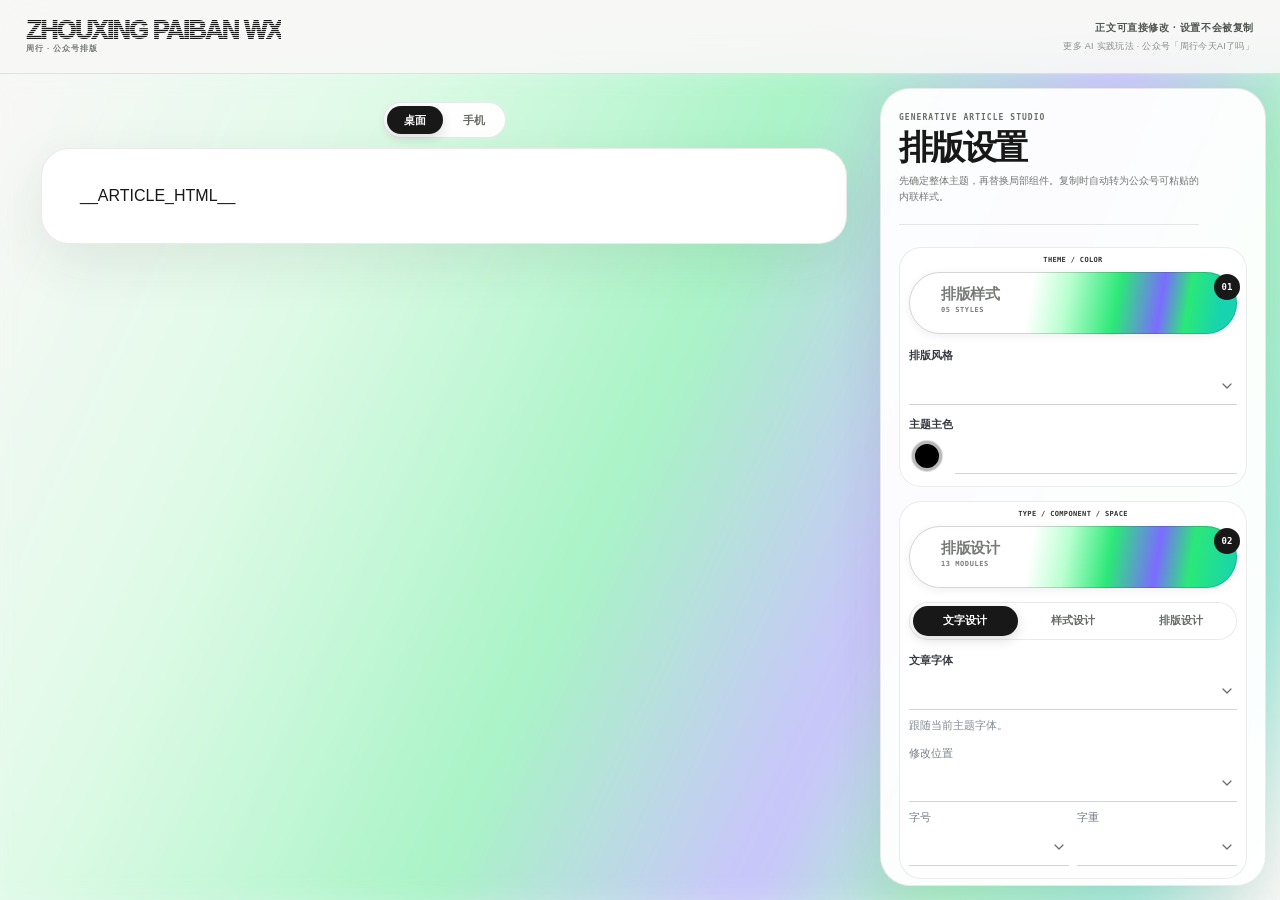
==== commit fe73a7b7: "Add phone preview, remember settings, keep auto margins on copy - Desktop / phone toggle above the a" ====
--- a/zhouxing-paiban-wx/assets/preview-template.html
+++ b/zhouxing-paiban-wx/assets/preview-template.html
@@ -1,101 +1,1057 @@
 <!doctype html>
 <html lang="zh-CN">
-<head>
-  <meta charset="utf-8">
-  <meta name="viewport" content="width=device-width,initial-scale=1">
-  <title>__PAGE_TITLE__ · 公众号排版预览</title>
-  <style>
-    *{box-sizing:border-box}
-    :root{color-scheme:light;font-family:-apple-system,BlinkMacSystemFont,"SF Pro Display","PingFang SC",sans-serif;--flow-pale:#B8FFD0;--flow-mid:#2BE878;--flow-rich:#17D3B0;--flow-aux:#7B6CFF}
-    body{min-height:100vh;margin:0;background:#f7f8f6;color:#171817}
-    body:before{content:"";position:fixed;z-index:0;inset:0;pointer-events:none;background:linear-gradient(90deg,transparent calc(50% - .5px),rgba(22,24,23,.018) 50%,transparent calc(50% + .5px));background-size:120px 100%}
-    .ambient-flow{position:fixed;z-index:0;inset:74px 0 0;width:100%;height:calc(100vh - 74px);border:0;background:linear-gradient(115deg,#f8f9f7 4%,var(--flow-pale) 25%,var(--flow-mid) 49%,var(--flow-aux) 67%,var(--flow-mid) 78%,var(--flow-rich) 89%,#f8f9f7 97%);filter:blur(18px) saturate(1.08);opacity:.36;pointer-events:none;transform:scale(1.045)}
-    .app-header{height:74px;padding:0 26px;display:flex;align-items:center;justify-content:space-between;background:rgba(247,248,246,.88);border-bottom:1px solid rgba(24,26,25,.10);position:sticky;top:0;z-index:10;backdrop-filter:blur(20px);-webkit-backdrop-filter:blur(20px)}
-    .brand{display:flex;flex-direction:column;align-items:flex-start;gap:4px}.brand-en{color:transparent;background:repeating-linear-gradient(180deg,#171817 0 1px,rgba(23,24,23,.18) 1px 2px);-webkit-background-clip:text;background-clip:text;font-family:"Arial Black","SF Pro Display","PingFang SC",sans-serif;font-size:25px;font-weight:950;line-height:.82;letter-spacing:-.055em;text-transform:uppercase}.brand-cn{color:#747974;font-size:8px;font-weight:650;line-height:1;letter-spacing:.12em}.header-note{display:flex;flex-direction:column;align-items:flex-end;gap:5px;text-align:right}.hint{color:#4f544f;font-size:10px;font-weight:650;letter-spacing:.06em}.account-note{color:#8a8e89;font-size:9px;font-weight:520;letter-spacing:.035em}
-    .workspace{position:relative;z-index:1;width:100%;margin:0;padding:28px 414px 84px 22px;display:block}
-    .paper-shell{width:min(806px,100%);margin:0 auto;padding:38px;background:#fff;border:1px solid rgba(25,28,26,.09);border-radius:28px;box-shadow:0 18px 55px rgba(44,50,46,.085);overflow:hidden}
-    .article{margin:0 auto;outline:none}.article:focus{box-shadow:0 0 0 4px rgba(35,39,36,.08)}
-    .toolbar{position:fixed;top:88px;right:14px;width:386px;max-height:calc(100vh - 102px);overflow:auto;padding:22px 18px 20px;background:rgba(255,255,255,.94);border:1px solid rgba(24,27,25,.085);border-radius:30px;box-shadow:0 18px 52px rgba(42,48,44,.10);z-index:8;backdrop-filter:blur(22px);-webkit-backdrop-filter:blur(22px);scrollbar-width:thin;scrollbar-color:#cfd2cd transparent}
-    .toolbar::-webkit-scrollbar{width:7px}.toolbar::-webkit-scrollbar-thumb{background:#c4c8ce;border:2px solid transparent;border-radius:8px;background-clip:padding-box}
-    .toolbar>h2{margin:2px 0 9px;font-size:34px;font-weight:880;line-height:.94;letter-spacing:-.065em}.toolbar>h2:before{content:"GENERATIVE ARTICLE STUDIO";display:block;margin:0 0 9px;color:#686d68;font-family:Menlo,Monaco,monospace;font-size:8px;font-weight:600;line-height:1.2;letter-spacing:.13em}.toolbar>.sub{max-width:300px;margin:0 0 22px;padding-bottom:18px;border-bottom:1px solid rgba(24,27,25,.10);color:#737873;font-size:10px;line-height:1.65}
-    .settings-group{margin:0 0 14px;padding:9px 9px 12px;background:#fff;border:1px solid rgba(24,27,25,.085);border-radius:22px}
-    .module-label{height:11px;margin:0 13px 4px;color:#303330;font-family:Menlo,Monaco,monospace;font-size:7px;font-weight:650;line-height:1;letter-spacing:.05em;text-align:center;text-transform:uppercase}
-    .material-card{position:relative;height:62px;margin:0 0 14px}
-    .material-band{position:absolute;inset:0;width:100%;height:100%;border:0;border-radius:999px;background:linear-gradient(100deg,#fff 0 30%,rgba(255,255,255,.90) 37%,var(--flow-pale) 48%,var(--flow-mid) 63%,var(--flow-aux) 76%,var(--flow-mid) 84%,var(--flow-rich) 94%);box-shadow:0 2px 8px rgba(39,45,41,.08),inset 0 0 0 1px rgba(24,27,25,.10);pointer-events:none}
-    .settings-group:nth-of-type(2) .material-band{background:linear-gradient(100deg,#fff 0 30%,rgba(255,255,255,.90) 37%,var(--flow-pale) 48%,var(--flow-mid) 61%,var(--flow-aux) 75%,var(--flow-mid) 85%,var(--flow-rich))}
-    .material-card:after{content:"";position:absolute;inset:0;border:1px solid rgba(24,27,25,.085);border-radius:999px;pointer-events:none}
-    .material-copy{position:absolute;top:14px;left:32px;z-index:1;display:flex;min-width:106px;flex-direction:column;align-items:flex-start;text-shadow:0 1px 9px rgba(255,255,255,.85)}
-    .group-title{margin:0 0 5px;color:#777b77;font-size:15px;font-weight:820;line-height:1;letter-spacing:-.025em}.material-meta{color:#787d78;font-family:Menlo,Monaco,monospace;font-size:7px;font-weight:560;line-height:1.2;letter-spacing:.08em}.group-index{position:absolute;top:2px;right:-3px;z-index:2;display:inline-flex;width:26px;height:26px;align-items:center;justify-content:center;border-radius:50%;background:#171817;color:#fff;font-family:Menlo,Monaco,monospace;font-size:9px;font-weight:700;font-variant-numeric:tabular-nums}
-    .subsection{margin:16px 0 10px;padding-top:14px;border-top:1px solid rgba(31,38,46,.07);color:#777e87;font-size:11px;font-weight:700;letter-spacing:.08em}
-    .design-tabs{display:grid;grid-template-columns:repeat(3,1fr);gap:3px;margin:0 0 13px;padding:3px;border:1px solid rgba(24,27,25,.09);border-radius:999px;background:#fff}.design-tab{height:30px;padding:0 5px;border-radius:999px;background:transparent;color:#666b66;font-size:11px;font-weight:680;transition:background .18s,color .18s,box-shadow .18s}.design-tab:hover{color:#111311;background:#f6f7f5}.design-tab.active{background:#171817;color:#fff;box-shadow:0 4px 12px rgba(23,24,23,.15)}.design-panel[hidden]{display:none}
-    .field{margin:0 0 12px}.field:last-child{margin-bottom:0}.field>label{display:block;margin:0 0 6px;color:#35393f;font-size:11px;font-weight:620}
-    select,input[type="text"]{width:100%;height:36px;padding:0 28px 0 2px;border:0;border-bottom:1px solid rgba(24,27,25,.19);border-radius:0;background-color:transparent;color:#202320;box-shadow:none;transition:background-color .16s,border-color .16s}
-    select{-webkit-appearance:none;appearance:none;background-image:url("data:image/svg+xml,%3Csvg xmlns='http://www.w3.org/2000/svg' width='10' height='6' viewBox='0 0 10 6'%3E%3Cpath d='m1 1 4 4 4-4' fill='none' stroke='%23666b66' stroke-width='1.2' stroke-linecap='round' stroke-linejoin='round'/%3E%3C/svg%3E");background-repeat:no-repeat;background-position:right 5px center;background-size:10px 6px}input[type="text"]{padding-right:2px}select:hover,input[type="text"]:hover{background-color:rgba(255,255,255,.32);border-bottom-color:rgba(24,27,25,.34)}
-    input[type="text"]:focus,select:focus{outline:none;padding-left:12px;border-bottom-color:transparent;border-radius:999px;background-color:#f4f5f2;box-shadow:0 0 0 1px rgba(24,27,25,.10)}
-    .custom-select{position:relative;width:100%}.custom-select-native{position:absolute!important;width:1px!important;height:1px!important;margin:-1px!important;padding:0!important;overflow:hidden!important;clip:rect(0 0 0 0)!important;white-space:nowrap!important;border:0!important}.custom-select-trigger{position:relative;width:100%;height:36px;padding:0 30px 0 2px;border:0;border-bottom:1px solid rgba(24,27,25,.19);border-radius:0;background:transparent;color:#202320;font-size:13px;font-weight:500;text-align:left;box-shadow:none}.custom-select-trigger:after{content:"";position:absolute;top:50%;right:6px;width:7px;height:7px;border-right:1.2px solid #666b66;border-bottom:1.2px solid #666b66;transform:translateY(-70%) rotate(45deg);transition:transform .16s}.custom-select-trigger:hover{background:rgba(247,248,246,.72);border-bottom-color:rgba(24,27,25,.34);box-shadow:none}.custom-select.open .custom-select-trigger{padding-left:12px;border-bottom-color:transparent;border-radius:999px;background:#f4f5f2;box-shadow:0 0 0 1px rgba(24,27,25,.10)}.custom-select.open .custom-select-trigger:after{transform:translateY(-20%) rotate(225deg)}.custom-select-trigger:active{transform:none}.custom-select-menu{position:absolute;z-index:30;top:calc(100% + 7px);left:0;display:none;width:100%;max-height:220px;overflow:auto;padding:6px;border:1px solid rgba(24,27,25,.09);border-radius:16px;background:rgba(255,255,255,.98);box-shadow:0 16px 36px rgba(35,40,37,.16);backdrop-filter:blur(18px);-webkit-backdrop-filter:blur(18px)}.custom-select.open .custom-select-menu{display:block}.custom-select-option{display:block;width:100%;height:31px;padding:0 10px;border:0;border-radius:10px;background:transparent;color:#454a45;font-size:11px;font-weight:560;text-align:left;box-shadow:none}.custom-select-option:hover{background:#f4f5f2;box-shadow:none}.custom-select-option.selected{border-radius:999px;background:#171817;color:#fff}.custom-select-option:active{transform:none}
-    .color-row{display:grid;grid-template-columns:36px 1fr;gap:10px;align-items:end}input[type="color"]{width:36px;height:36px;padding:3px;border:0;border-radius:50%;background:transparent;cursor:pointer}input[type="color"]::-webkit-color-swatch-wrapper{padding:0}input[type="color"]::-webkit-color-swatch{border:3px solid rgba(255,255,255,.72);border-radius:50%;box-shadow:0 0 0 1px rgba(24,27,25,.14)}
-    .type-controls{display:grid;grid-template-columns:1fr 1fr;gap:8px}.type-controls .wide{grid-column:1/-1}.mini-label{display:block;margin:0 0 5px;color:#777e87;font-size:11px}.field-note{margin:7px 0 0;color:#858b94;font-size:11px;line-height:1.55}
-    .spacing-row{display:grid;grid-template-columns:92px 1fr 36px;gap:8px;align-items:center;margin:0 0 11px}.spacing-row:last-child{margin-bottom:0}.spacing-row label{color:#676e77;font-size:11px}.spacing-row output{color:#41464d;font-size:11px;text-align:right;font-variant-numeric:tabular-nums}input[type="range"]{width:100%;accent-color:#24272c}
-    .actions{display:grid;grid-template-columns:1.45fr 1fr;gap:8px;margin-top:16px}button{height:42px;border:1px solid transparent;border-radius:999px;font-weight:720;cursor:pointer;transition:transform .16s,box-shadow .2s,filter .16s}button:active{transform:scale(.985)}#copyButton{position:relative;height:48px;padding:0 48px 0 17px;overflow:hidden;background:#171817;border-color:#171817;box-shadow:0 8px 20px rgba(23,24,23,.14);color:#fff;text-align:left}#copyButton:after{content:"↗";position:absolute;top:7px;right:7px;display:flex;width:32px;height:32px;align-items:center;justify-content:center;border-radius:50%;background:#fff;color:#171817;font-size:14px}#resetButton{height:48px;background:#fff;border-color:rgba(24,27,25,.13);color:#171817;font-size:11px}#copyButton:hover{box-shadow:0 11px 27px rgba(23,24,23,.21)}#resetButton:hover{box-shadow:0 8px 20px rgba(23,24,23,.10)}
-    .status{min-height:19px;margin-top:10px;color:#7c828b;font-size:12px;line-height:1.5}.status.success{color:#168248}.status.error{color:#c23d35}
-    .article h1,.article h2,.article h3,.article h4,.article h5,.article h6,.article p,.article blockquote,.article ul,.article ol,.article pre,.article table{box-sizing:border-box}.article img{max-width:100%}
-    @media(max-width:900px){.workspace{padding:20px 328px 60px 12px}.toolbar{top:84px;right:10px;width:306px;max-height:calc(100vh - 96px);padding:18px 14px}.material-copy{left:28px}.paper-shell{padding:18px;border-radius:20px}}
-    @media(max-width:640px){body{min-width:620px}.app-header{padding:0 14px}.header-note{display:none}.workspace{padding-left:10px;padding-right:318px}.toolbar{right:10px;width:296px}.paper-shell{padding:12px;border-radius:12px}}
-  </style>
-  <style id="themeStyle"></style>
-</head>
-<body>
-  <canvas class="ambient-flow flow-canvas" data-variant="2" aria-hidden="true"></canvas>
-  <header class="app-header"><div class="brand"><span class="brand-en">ZHOUXING PAIBAN WX</span><span class="brand-cn">周行 · 公众号排版</span></div><div class="header-note"><span class="hint">正文可直接修改 · 设置不会被复制</span><span class="account-note">更多 AI 实践玩法 · 公众号「周行今天AI了吗」</span></div></header>
-  <main class="workspace">
-    <section class="paper-shell"><article id="article" class="article note-to-mp" contenteditable="true" spellcheck="false">__ARTICLE_HTML__</article></section>
-    <aside class="toolbar">
-      <h2>排版设置</h2>
-      <p class="sub">先确定整体主题，再替换局部组件。复制时自动转为公众号可粘贴的内联样式。</p>
-      <section class="settings-group" aria-labelledby="styleGroupTitle">
-        <div class="module-label">Theme / Color</div>
-        <div class="material-card"><canvas class="material-band flow-canvas" data-variant="0" aria-hidden="true"></canvas><div class="material-copy"><h3 id="styleGroupTitle" class="group-title">排版样式</h3><span id="themeCountMeta" class="material-meta">05 STYLES</span></div><span class="group-index">01</span></div>
-        <div class="field"><label for="themeSelect">排版风格</label><select id="themeSelect"></select><p id="themeNote" class="field-note"></p></div>
-        <div class="field"><label for="accentColor">主题主色</label><div class="color-row"><input id="accentColor" type="color"><input id="accentHex" type="text" maxlength="7" aria-label="十六进制主色"></div></div>
+  <head>
+    <meta charset="utf-8" />
+    <meta name="viewport" content="width=device-width,initial-scale=1" />
+    <title>__PAGE_TITLE__ · 公众号排版预览</title>
+    <style>
+      * {
+        box-sizing: border-box;
+      }
+      :root {
+        color-scheme: light;
+        font-family: -apple-system, BlinkMacSystemFont, "SF Pro Display", "PingFang SC", sans-serif;
+        --flow-pale: #b8ffd0;
+        --flow-mid: #2be878;
+        --flow-rich: #17d3b0;
+        --flow-aux: #7b6cff;
+      }
+      body {
+        min-height: 100vh;
+        margin: 0;
+        background: #f7f8f6;
+        color: #171817;
+      }
+      body:before {
+        content: "";
+        position: fixed;
+        z-index: 0;
+        inset: 0;
+        pointer-events: none;
+        background: linear-gradient(
+          90deg,
+          transparent calc(50% - 0.5px),
+          rgba(22, 24, 23, 0.018) 50%,
+          transparent calc(50% + 0.5px)
+        );
+        background-size: 120px 100%;
+      }
+      .ambient-flow {
+        position: fixed;
+        z-index: 0;
+        inset: 74px 0 0;
+        width: 100%;
+        height: calc(100vh - 74px);
+        border: 0;
+        background: linear-gradient(
+          115deg,
+          #f8f9f7 4%,
+          var(--flow-pale) 25%,
+          var(--flow-mid) 49%,
+          var(--flow-aux) 67%,
+          var(--flow-mid) 78%,
+          var(--flow-rich) 89%,
+          #f8f9f7 97%
+        );
+        filter: blur(18px) saturate(1.08);
+        opacity: 0.36;
+        pointer-events: none;
+        transform: scale(1.045);
+      }
+      .app-header {
+        height: 74px;
+        padding: 0 26px;
+        display: flex;
+        align-items: center;
+        justify-content: space-between;
+        background: rgba(247, 248, 246, 0.88);
+        border-bottom: 1px solid rgba(24, 26, 25, 0.1);
+        position: sticky;
+        top: 0;
+        z-index: 10;
+        backdrop-filter: blur(20px);
+        -webkit-backdrop-filter: blur(20px);
+      }
+      .brand {
+        display: flex;
+        flex-direction: column;
+        align-items: flex-start;
+        gap: 4px;
+      }
+      .brand-en {
+        color: transparent;
+        background: repeating-linear-gradient(180deg, #171817 0 1px, rgba(23, 24, 23, 0.18) 1px 2px);
+        -webkit-background-clip: text;
+        background-clip: text;
+        font-family: "Arial Black", "SF Pro Display", "PingFang SC", sans-serif;
+        font-size: 25px;
+        font-weight: 950;
+        line-height: 0.82;
+        letter-spacing: -0.055em;
+        text-transform: uppercase;
+      }
+      .brand-cn {
+        color: #747974;
+        font-size: 8px;
+        font-weight: 650;
+        line-height: 1;
+        letter-spacing: 0.12em;
+      }
+      .header-note {
+        display: flex;
+        flex-direction: column;
+        align-items: flex-end;
+        gap: 5px;
+        text-align: right;
+      }
+      .hint {
+        color: #4f544f;
+        font-size: 10px;
+        font-weight: 650;
+        letter-spacing: 0.06em;
+      }
+      .account-note {
+        color: #8a8e89;
+        font-size: 9px;
+        font-weight: 520;
+        letter-spacing: 0.035em;
+      }
+      .workspace {
+        position: relative;
+        z-index: 1;
+        width: 100%;
+        margin: 0;
+        padding: 28px 414px 84px 22px;
+        display: block;
+      }
+      .paper-shell {
+        width: min(806px, 100%);
+        margin: 0 auto;
+        padding: 38px;
+        background: #fff;
+        border: 1px solid rgba(25, 28, 26, 0.09);
+        border-radius: 28px;
+        box-shadow: 0 18px 55px rgba(44, 50, 46, 0.085);
+        overflow: hidden;
+      }
+      /* 手机预览：375px 屏宽减去公众号正文区自带的 16px 左右页边距，文章实际可用宽度 343px */
+      .paper-shell.is-phone {
+        width: 377px;
+        padding: 24px 16px;
+        border-radius: 36px;
+      }
+      .preview-mode {
+        display: flex;
+        width: max-content;
+        gap: 3px;
+        margin: 0 auto 10px;
+        padding: 3px;
+        border: 1px solid rgba(24, 27, 25, 0.09);
+        border-radius: 999px;
+        background: #fff;
+      }
+      .preview-mode-option {
+        height: 28px;
+        padding: 0 16px;
+        background: transparent;
+        color: #666b66;
+        font-size: 11px;
+        font-weight: 680;
+      }
+      .preview-mode-option:hover {
+        color: #111311;
+        background: #f6f7f5;
+      }
+      .preview-mode-option.active {
+        background: #171817;
+        color: #fff;
+        box-shadow: 0 4px 12px rgba(23, 24, 23, 0.15);
+      }
+      .preview-mode-note {
+        margin: 0 0 14px;
+        color: #7c828b;
+        font-size: 10px;
+        text-align: center;
+      }
+      .preview-mode-note[hidden] {
+        display: none;
+      }
+      .article {
+        margin: 0 auto;
+        outline: none;
+      }
+      .article:focus {
+        box-shadow: 0 0 0 4px rgba(35, 39, 36, 0.08);
+      }
+      .toolbar {
+        position: fixed;
+        top: 88px;
+        right: 14px;
+        width: 386px;
+        max-height: calc(100vh - 102px);
+        overflow: auto;
+        padding: 22px 18px 20px;
+        background: rgba(255, 255, 255, 0.94);
+        border: 1px solid rgba(24, 27, 25, 0.085);
+        border-radius: 30px;
+        box-shadow: 0 18px 52px rgba(42, 48, 44, 0.1);
+        z-index: 8;
+        backdrop-filter: blur(22px);
+        -webkit-backdrop-filter: blur(22px);
+        scrollbar-width: thin;
+        scrollbar-color: #cfd2cd transparent;
+      }
+      .toolbar::-webkit-scrollbar {
+        width: 7px;
+      }
+      .toolbar::-webkit-scrollbar-thumb {
+        background: #c4c8ce;
+        border: 2px solid transparent;
+        border-radius: 8px;
+        background-clip: padding-box;
+      }
+      .toolbar > h2 {
+        margin: 2px 0 9px;
+        font-size: 34px;
+        font-weight: 880;
+        line-height: 0.94;
+        letter-spacing: -0.065em;
+      }
+      .toolbar > h2:before {
+        content: "GENERATIVE ARTICLE STUDIO";
+        display: block;
+        margin: 0 0 9px;
+        color: #686d68;
+        font-family: Menlo, Monaco, monospace;
+        font-size: 8px;
+        font-weight: 600;
+        line-height: 1.2;
+        letter-spacing: 0.13em;
+      }
+      .toolbar > .sub {
+        max-width: 300px;
+        margin: 0 0 22px;
+        padding-bottom: 18px;
+        border-bottom: 1px solid rgba(24, 27, 25, 0.1);
+        color: #737873;
+        font-size: 10px;
+        line-height: 1.65;
+      }
+      .settings-group {
+        margin: 0 0 14px;
+        padding: 9px 9px 12px;
+        background: #fff;
+        border: 1px solid rgba(24, 27, 25, 0.085);
+        border-radius: 22px;
+      }
+      .module-label {
+        height: 11px;
+        margin: 0 13px 4px;
+        color: #303330;
+        font-family: Menlo, Monaco, monospace;
+        font-size: 7px;
+        font-weight: 650;
+        line-height: 1;
+        letter-spacing: 0.05em;
+        text-align: center;
+        text-transform: uppercase;
+      }
+      .material-card {
+        position: relative;
+        height: 62px;
+        margin: 0 0 14px;
+      }
+      .material-band {
+        position: absolute;
+        inset: 0;
+        width: 100%;
+        height: 100%;
+        border: 0;
+        border-radius: 999px;
+        background: linear-gradient(
+          100deg,
+          #fff 0 30%,
+          rgba(255, 255, 255, 0.9) 37%,
+          var(--flow-pale) 48%,
+          var(--flow-mid) 63%,
+          var(--flow-aux) 76%,
+          var(--flow-mid) 84%,
+          var(--flow-rich) 94%
+        );
+        box-shadow:
+          0 2px 8px rgba(39, 45, 41, 0.08),
+          inset 0 0 0 1px rgba(24, 27, 25, 0.1);
+        pointer-events: none;
+      }
+      .settings-group:nth-of-type(2) .material-band {
+        background: linear-gradient(
+          100deg,
+          #fff 0 30%,
+          rgba(255, 255, 255, 0.9) 37%,
+          var(--flow-pale) 48%,
+          var(--flow-mid) 61%,
+          var(--flow-aux) 75%,
+          var(--flow-mid) 85%,
+          var(--flow-rich)
+        );
+      }
+      .material-card:after {
+        content: "";
+        position: absolute;
+        inset: 0;
+        border: 1px solid rgba(24, 27, 25, 0.085);
+        border-radius: 999px;
+        pointer-events: none;
+      }
+      .material-copy {
+        position: absolute;
+        top: 14px;
+        left: 32px;
+        z-index: 1;
+        display: flex;
+        min-width: 106px;
+        flex-direction: column;
+        align-items: flex-start;
+        text-shadow: 0 1px 9px rgba(255, 255, 255, 0.85);
+      }
+      .group-title {
+        margin: 0 0 5px;
+        color: #777b77;
+        font-size: 15px;
+        font-weight: 820;
+        line-height: 1;
+        letter-spacing: -0.025em;
+      }
+      .material-meta {
+        color: #787d78;
+        font-family: Menlo, Monaco, monospace;
+        font-size: 7px;
+        font-weight: 560;
+        line-height: 1.2;
+        letter-spacing: 0.08em;
+      }
+      .group-index {
+        position: absolute;
+        top: 2px;
+        right: -3px;
+        z-index: 2;
+        display: inline-flex;
+        width: 26px;
+        height: 26px;
+        align-items: center;
+        justify-content: center;
+        border-radius: 50%;
+        background: #171817;
+        color: #fff;
+        font-family: Menlo, Monaco, monospace;
+        font-size: 9px;
+        font-weight: 700;
+        font-variant-numeric: tabular-nums;
+      }
+      .subsection {
+        margin: 16px 0 10px;
+        padding-top: 14px;
+        border-top: 1px solid rgba(31, 38, 46, 0.07);
+        color: #777e87;
+        font-size: 11px;
+        font-weight: 700;
+        letter-spacing: 0.08em;
+      }
+      .design-tabs {
+        display: grid;
+        grid-template-columns: repeat(3, 1fr);
+        gap: 3px;
+        margin: 0 0 13px;
+        padding: 3px;
+        border: 1px solid rgba(24, 27, 25, 0.09);
+        border-radius: 999px;
+        background: #fff;
+      }
+      .design-tab {
+        height: 30px;
+        padding: 0 5px;
+        border-radius: 999px;
+        background: transparent;
+        color: #666b66;
+        font-size: 11px;
+        font-weight: 680;
+        transition:
+          background 0.18s,
+          color 0.18s,
+          box-shadow 0.18s;
+      }
+      .design-tab:hover {
+        color: #111311;
+        background: #f6f7f5;
+      }
+      .design-tab.active {
+        background: #171817;
+        color: #fff;
+        box-shadow: 0 4px 12px rgba(23, 24, 23, 0.15);
+      }
+      .design-panel[hidden] {
+        display: none;
+      }
+      .field {
+        margin: 0 0 12px;
+      }
+      .field:last-child {
+        margin-bottom: 0;
+      }
+      .field > label {
+        display: block;
+        margin: 0 0 6px;
+        color: #35393f;
+        font-size: 11px;
+        font-weight: 620;
+      }
+      select,
+      input[type="text"] {
+        width: 100%;
+        height: 36px;
+        padding: 0 28px 0 2px;
+        border: 0;
+        border-bottom: 1px solid rgba(24, 27, 25, 0.19);
+        border-radius: 0;
+        background-color: transparent;
+        color: #202320;
+        box-shadow: none;
+        transition:
+          background-color 0.16s,
+          border-color 0.16s;
+      }
+      select {
+        -webkit-appearance: none;
+        appearance: none;
+        background-image: url("data:image/svg+xml,%3Csvg xmlns='http://www.w3.org/2000/svg' width='10' height='6' viewBox='0 0 10 6'%3E%3Cpath d='m1 1 4 4 4-4' fill='none' stroke='%23666b66' stroke-width='1.2' stroke-linecap='round' stroke-linejoin='round'/%3E%3C/svg%3E");
+        background-repeat: no-repeat;
+        background-position: right 5px center;
+        background-size: 10px 6px;
+      }
+      input[type="text"] {
+        padding-right: 2px;
+      }
+      select:hover,
+      input[type="text"]:hover {
+        background-color: rgba(255, 255, 255, 0.32);
+        border-bottom-color: rgba(24, 27, 25, 0.34);
+      }
+      input[type="text"]:focus,
+      select:focus {
+        outline: none;
+        padding-left: 12px;
+        border-bottom-color: transparent;
+        border-radius: 999px;
+        background-color: #f4f5f2;
+        box-shadow: 0 0 0 1px rgba(24, 27, 25, 0.1);
+      }
+      .custom-select {
+        position: relative;
+        width: 100%;
+      }
+      .custom-select-native {
+        position: absolute !important;
+        width: 1px !important;
+        height: 1px !important;
+        margin: -1px !important;
+        padding: 0 !important;
+        overflow: hidden !important;
+        clip: rect(0 0 0 0) !important;
+        white-space: nowrap !important;
+        border: 0 !important;
+      }
+      .custom-select-trigger {
+        position: relative;
+        width: 100%;
+        height: 36px;
+        padding: 0 30px 0 2px;
+        border: 0;
+        border-bottom: 1px solid rgba(24, 27, 25, 0.19);
+        border-radius: 0;
+        background: transparent;
+        color: #202320;
+        font-size: 13px;
+        font-weight: 500;
+        text-align: left;
+        box-shadow: none;
+      }
+      .custom-select-trigger:after {
+        content: "";
+        position: absolute;
+        top: 50%;
+        right: 6px;
+        width: 7px;
+        height: 7px;
+        border-right: 1.2px solid #666b66;
+        border-bottom: 1.2px solid #666b66;
+        transform: translateY(-70%) rotate(45deg);
+        transition: transform 0.16s;
+      }
+      .custom-select-trigger:hover {
+        background: rgba(247, 248, 246, 0.72);
+        border-bottom-color: rgba(24, 27, 25, 0.34);
+        box-shadow: none;
+      }
+      .custom-select.open .custom-select-trigger {
+        padding-left: 12px;
+        border-bottom-color: transparent;
+        border-radius: 999px;
+        background: #f4f5f2;
+        box-shadow: 0 0 0 1px rgba(24, 27, 25, 0.1);
+      }
+      .custom-select.open .custom-select-trigger:after {
+        transform: translateY(-20%) rotate(225deg);
+      }
+      .custom-select-trigger:active {
+        transform: none;
+      }
+      .custom-select-menu {
+        position: absolute;
+        z-index: 30;
+        top: calc(100% + 7px);
+        left: 0;
+        display: none;
+        width: 100%;
+        max-height: 220px;
+        overflow: auto;
+        padding: 6px;
+        border: 1px solid rgba(24, 27, 25, 0.09);
+        border-radius: 16px;
+        background: rgba(255, 255, 255, 0.98);
+        box-shadow: 0 16px 36px rgba(35, 40, 37, 0.16);
+        backdrop-filter: blur(18px);
+        -webkit-backdrop-filter: blur(18px);
+      }
+      .custom-select.open .custom-select-menu {
+        display: block;
+      }
+      .custom-select-option {
+        display: block;
+        width: 100%;
+        height: 31px;
+        padding: 0 10px;
+        border: 0;
+        border-radius: 10px;
+        background: transparent;
+        color: #454a45;
+        font-size: 11px;
+        font-weight: 560;
+        text-align: left;
+        box-shadow: none;
+      }
+      .custom-select-option:hover {
+        background: #f4f5f2;
+        box-shadow: none;
+      }
+      .custom-select-option.selected {
+        border-radius: 999px;
+        background: #171817;
+        color: #fff;
+      }
+      .custom-select-option:active {
+        transform: none;
+      }
+      .color-row {
+        display: grid;
+        grid-template-columns: 36px 1fr;
+        gap: 10px;
+        align-items: end;
+      }
+      input[type="color"] {
+        width: 36px;
+        height: 36px;
+        padding: 3px;
+        border: 0;
+        border-radius: 50%;
+        background: transparent;
+        cursor: pointer;
+      }
+      input[type="color"]::-webkit-color-swatch-wrapper {
+        padding: 0;
+      }
+      input[type="color"]::-webkit-color-swatch {
+        border: 3px solid rgba(255, 255, 255, 0.72);
+        border-radius: 50%;
+        box-shadow: 0 0 0 1px rgba(24, 27, 25, 0.14);
+      }
+      .type-controls {
+        display: grid;
+        grid-template-columns: 1fr 1fr;
+        gap: 8px;
+      }
+      .type-controls .wide {
+        grid-column: 1/-1;
+      }
+      .mini-label {
+        display: block;
+        margin: 0 0 5px;
+        color: #777e87;
+        font-size: 11px;
+      }
+      .field-note {
+        margin: 7px 0 0;
+        color: #858b94;
+        font-size: 11px;
+        line-height: 1.55;
+      }
+      .spacing-row {
+        display: grid;
+        grid-template-columns: 92px 1fr 36px;
+        gap: 8px;
+        align-items: center;
+        margin: 0 0 11px;
+      }
+      .spacing-row:last-child {
+        margin-bottom: 0;
+      }
+      .spacing-row label {
+        color: #676e77;
+        font-size: 11px;
+      }
+      .spacing-row output {
+        color: #41464d;
+        font-size: 11px;
+        text-align: right;
+        font-variant-numeric: tabular-nums;
+      }
+      input[type="range"] {
+        width: 100%;
+        accent-color: #24272c;
+      }
+      .actions {
+        display: grid;
+        grid-template-columns: 1fr 1fr;
+        gap: 8px;
+        margin-top: 16px;
+      }
+      button {
+        height: 42px;
+        border: 1px solid transparent;
+        border-radius: 999px;
+        font-weight: 720;
+        cursor: pointer;
+        transition:
+          transform 0.16s,
+          box-shadow 0.2s,
+          filter 0.16s;
+      }
+      button:active {
+        transform: scale(0.985);
+      }
+      #saveStyleButton,
+      #resetButton {
+        height: 48px;
+        background: #fff;
+        border-color: rgba(24, 27, 25, 0.13);
+        color: #171817;
+        font-size: 11px;
+      }
+      #saveStyleButton:hover,
+      #resetButton:hover {
+        box-shadow: 0 8px 20px rgba(23, 24, 23, 0.1);
+      }
+      #copyButton {
+        position: relative;
+        grid-column: 1/-1;
+        height: 48px;
+        padding: 0 48px 0 17px;
+        overflow: hidden;
+        background: #171817;
+        border-color: #171817;
+        box-shadow: 0 8px 20px rgba(23, 24, 23, 0.14);
+        color: #fff;
+        text-align: left;
+      }
+      #copyButton:after {
+        content: "↗";
+        position: absolute;
+        top: 7px;
+        right: 7px;
+        display: flex;
+        width: 32px;
+        height: 32px;
+        align-items: center;
+        justify-content: center;
+        border-radius: 50%;
+        background: #fff;
+        color: #171817;
+        font-size: 14px;
+      }
+      #copyButton:hover {
+        box-shadow: 0 11px 27px rgba(23, 24, 23, 0.21);
+      }
+      .status {
+        min-height: 19px;
+        margin-top: 10px;
+        color: #7c828b;
+        font-size: 12px;
+        line-height: 1.5;
+      }
+      .status.success {
+        color: #168248;
+      }
+      .status.error {
+        color: #c23d35;
+      }
+      .preset-dialog[hidden] {
+        display: none;
+      }
+      .preset-dialog {
+        position: fixed;
+        z-index: 60;
+        inset: 0;
+        display: grid;
+        place-items: center;
+        padding: 20px;
+        background: rgba(19, 22, 20, 0.24);
+        backdrop-filter: blur(10px);
+        -webkit-backdrop-filter: blur(10px);
+      }
+      .preset-dialog-card {
+        width: min(380px, 100%);
+        padding: 24px;
+        border: 1px solid rgba(24, 27, 25, 0.1);
+        border-radius: 26px;
+        background: rgba(255, 255, 255, 0.98);
+        box-shadow: 0 28px 80px rgba(22, 26, 23, 0.22);
+      }
+      .preset-dialog-card h3 {
+        margin: 0 0 8px;
+        font-size: 24px;
+        line-height: 1;
+        letter-spacing: -0.04em;
+      }
+      .preset-dialog-card p {
+        margin: 0 0 18px;
+        color: #737873;
+        font-size: 11px;
+        line-height: 1.7;
+      }
+      .preset-dialog-card label {
+        display: block;
+        margin: 0 0 7px;
+        color: #35393f;
+        font-size: 11px;
+        font-weight: 650;
+      }
+      .preset-dialog-card input {
+        height: 42px;
+        padding: 0 14px;
+        border: 1px solid rgba(24, 27, 25, 0.13);
+        border-radius: 999px;
+        background: #f7f8f6;
+      }
+      .preset-dialog-card input:focus {
+        padding-left: 14px;
+      }
+      .dialog-actions {
+        display: grid;
+        grid-template-columns: 1fr 1.3fr;
+        gap: 8px;
+        margin-top: 18px;
+      }
+      .dialog-actions button {
+        height: 42px;
+      }
+      .dialog-cancel {
+        background: #fff;
+        border-color: rgba(24, 27, 25, 0.13);
+        color: #171817;
+      }
+      .dialog-save {
+        background: #171817;
+        color: #fff;
+      }
+      .dialog-error {
+        min-height: 18px;
+        margin: 8px 2px 0 !important;
+        color: #c23d35 !important;
+        font-size: 10px !important;
+      }
+      .article h1,
+      .article h2,
+      .article h3,
+      .article h4,
+      .article h5,
+      .article h6,
+      .article p,
+      .article blockquote,
+      .article ul,
+      .article ol,
+      .article pre,
+      .article table {
+        box-sizing: border-box;
+      }
+      .article img {
+        max-width: 100%;
+      }
+      @media (max-width: 900px) {
+        .workspace {
+          padding: 20px 328px 60px 12px;
+        }
+        .toolbar {
+          top: 84px;
+          right: 10px;
+          width: 306px;
+          max-height: calc(100vh - 96px);
+          padding: 18px 14px;
+        }
+        .material-copy {
+          left: 28px;
+        }
+        .paper-shell {
+          padding: 18px;
+          border-radius: 20px;
+        }
+      }
+      @media (max-width: 640px) {
+        body {
+          min-width: 620px;
+        }
+        .app-header {
+          padding: 0 14px;
+        }
+        .header-note {
+          display: none;
+        }
+        .workspace {
+          padding-left: 10px;
+          padding-right: 318px;
+        }
+        .toolbar {
+          right: 10px;
+          width: 296px;
+        }
+        .paper-shell {
+          padding: 12px;
+          border-radius: 12px;
+        }
+      }
+    </style>
+    <style id="themeStyle"></style>
+  </head>
+  <body>
+    <canvas class="ambient-flow flow-canvas" data-variant="2" aria-hidden="true"></canvas>
+    <header class="app-header">
+      <div class="brand">
+        <span class="brand-en">ZHOUXING PAIBAN WX</span><span class="brand-cn">周行 · 公众号排版</span>
+      </div>
+      <div class="header-note">
+        <span class="hint">正文可直接修改 · 设置不会被复制</span
+        ><span class="account-note">更多 AI 实践玩法 · 公众号「周行今天AI了吗」</span>
+      </div>
+    </header>
+    <main class="workspace">
+      <div class="preview-mode" role="group" aria-label="预览宽度">
+        <button class="preview-mode-option active" type="button" data-mode="desktop" aria-pressed="true">桌面</button
+        ><button class="preview-mode-option" type="button" data-mode="phone" aria-pressed="false">手机</button>
+      </div>
+      <p id="previewModeNote" class="preview-mode-note" hidden>
+        模拟手机公众号：屏宽 375px，已含公众号自带的 16px 页边距，复制结果不受预览宽度影响。
+      </p>
+      <section class="paper-shell">
+        <article id="article" class="article note-to-mp" contenteditable="true" spellcheck="false">__ARTICLE_HTML__</article>
       </section>
-      <section class="settings-group" aria-labelledby="designGroupTitle">
-        <div class="module-label">Type / Component / Space</div>
-        <div class="material-card"><canvas class="material-band flow-canvas" data-variant="1" aria-hidden="true"></canvas><div class="material-copy"><h3 id="designGroupTitle" class="group-title">排版设计</h3><span class="material-meta">13 MODULES</span></div><span class="group-index">02</span></div>
-        <div class="design-tabs" role="tablist" aria-label="排版设计分类">
-          <button class="design-tab active" type="button" role="tab" aria-selected="true" data-panel="textDesignPanel">文字设计</button>
-          <button class="design-tab" type="button" role="tab" aria-selected="false" data-panel="styleDesignPanel">样式设计</button>
-          <button class="design-tab" type="button" role="tab" aria-selected="false" data-panel="layoutDesignPanel">排版设计</button>
+      <aside class="toolbar">
+        <h2>排版设置</h2>
+        <p class="sub">先确定整体主题，再替换局部组件。复制时自动转为公众号可粘贴的内联样式。</p>
+        <section class="settings-group" aria-labelledby="styleGroupTitle">
+          <div class="module-label">Theme / Color</div>
+          <div class="material-card">
+            <canvas class="material-band flow-canvas" data-variant="0" aria-hidden="true"></canvas>
+            <div class="material-copy">
+              <h3 id="styleGroupTitle" class="group-title">排版样式</h3>
+              <span id="themeCountMeta" class="material-meta">05 STYLES</span>
+            </div>
+            <span class="group-index">01</span>
+          </div>
+          <div class="field">
+            <label for="themeSelect">排版风格</label
+            ><select id="themeSelect"></select>
+            <p id="themeNote" class="field-note"></p>
+          </div>
+          <div class="field">
+            <label for="accentColor">主题主色</label>
+            <div class="color-row">
+              <input id="accentColor" type="color" /><input
+                id="accentHex"
+                type="text"
+                maxlength="7"
+                aria-label="十六进制主色"
+              />
+            </div>
+          </div>
+        </section>
+        <section class="settings-group" aria-labelledby="designGroupTitle">
+          <div class="module-label">Type / Component / Space</div>
+          <div class="material-card">
+            <canvas class="material-band flow-canvas" data-variant="1" aria-hidden="true"></canvas>
+            <div class="material-copy">
+              <h3 id="designGroupTitle" class="group-title">排版设计</h3>
+              <span class="material-meta">13 MODULES</span>
+            </div>
+            <span class="group-index">02</span>
+          </div>
+          <div class="design-tabs" role="tablist" aria-label="排版设计分类">
+            <button
+              class="design-tab active"
+              type="button"
+              role="tab"
+              aria-selected="true"
+              data-panel="textDesignPanel"
+            >
+              文字设计
+            </button>
+            <button class="design-tab" type="button" role="tab" aria-selected="false" data-panel="styleDesignPanel">
+              样式设计
+            </button>
+            <button class="design-tab" type="button" role="tab" aria-selected="false" data-panel="layoutDesignPanel">
+              排版设计
+            </button>
+          </div>
+          <div id="textDesignPanel" class="design-panel" role="tabpanel">
+            <div class="field">
+              <label for="fontSelect">文章字体</label
+              ><select id="fontSelect"></select>
+              <p id="fontNote" class="field-note">跟随当前主题字体。</p>
+            </div>
+            <div class="field">
+              <div class="type-controls">
+                <div class="wide">
+                  <span class="mini-label">修改位置</span
+                  ><select id="typeTargetSelect"></select>
+                </div>
+                <div>
+                  <span class="mini-label">字号</span
+                  ><select id="typeSizeSelect"></select>
+                </div>
+                <div>
+                  <span class="mini-label">字重</span
+                  ><select id="typeWeightSelect"></select>
+                </div>
+              </div>
+            </div>
+          </div>
+          <div id="styleDesignPanel" class="design-panel" role="tabpanel" hidden>
+            <div class="field">
+              <label for="styleTargetSelect">修改位置</label
+              ><select id="styleTargetSelect"></select>
+            </div>
+            <div class="field">
+              <label for="styleOptionSelect">选择样式</label
+              ><select id="styleOptionSelect"></select>
+              <p id="styleNote" class="field-note">H1–H6 共用同一套标题样式，字号与字重在“文字设计”中独立调整。</p>
+            </div>
+          </div>
+          <div id="layoutDesignPanel" class="design-panel" role="tabpanel" hidden>
+            <div class="spacing-row">
+              <label for="sidePadding">两侧边距</label
+              ><input id="sidePadding" type="range" min="0" max="32" step="1" /><output id="sidePaddingValue"></output>
+            </div>
+            <div class="spacing-row">
+              <label for="paragraphSpacing">段落间距</label
+              ><input id="paragraphSpacing" type="range" min="8" max="42" step="1" /><output
+                id="paragraphSpacingValue"
+              ></output>
+            </div>
+            <div class="spacing-row">
+              <label for="headingTopSpacing">标题上间距</label
+              ><input id="headingTopSpacing" type="range" min="16" max="72" step="1" /><output
+                id="headingTopSpacingValue"
+              ></output>
+            </div>
+            <div class="spacing-row">
+              <label for="headingBottomSpacing">标题下间距</label
+              ><input id="headingBottomSpacing" type="range" min="8" max="44" step="1" /><output
+                id="headingBottomSpacingValue"
+              ></output>
+            </div>
+            <div class="spacing-row">
+              <label for="imageTopSpacing">图片上间距</label
+              ><input id="imageTopSpacing" type="range" min="0" max="56" step="1" /><output
+                id="imageTopSpacingValue"
+              ></output>
+            </div>
+            <div class="spacing-row">
+              <label for="imageBottomSpacing">图片下间距</label
+              ><input id="imageBottomSpacing" type="range" min="0" max="56" step="1" /><output
+                id="imageBottomSpacingValue"
+              ></output>
+            </div>
+            <p class="field-note">
+              两侧边距是文章内容到公众号正文区域边缘的距离；公众号自身的页面边距无法通过粘贴修改。
+            </p>
+          </div>
+        </section>
+        <div class="actions">
+          <button id="saveStyleButton" type="button">保存为新风格</button
+          ><button id="resetButton" type="button">恢复当前风格</button
+          ><button id="copyButton" type="button">复制排版</button>
         </div>
-        <div id="textDesignPanel" class="design-panel" role="tabpanel">
-          <div class="field"><label for="fontSelect">文章字体</label><select id="fontSelect"></select><p id="fontNote" class="field-note">跟随当前主题字体。</p></div>
-          <div class="field"><div class="type-controls"><div class="wide"><span class="mini-label">修改位置</span><select id="typeTargetSelect"></select></div><div><span class="mini-label">字号</span><select id="typeSizeSelect"></select></div><div><span class="mini-label">字重</span><select id="typeWeightSelect"></select></div></div></div>
-        </div>
-        <div id="styleDesignPanel" class="design-panel" role="tabpanel" hidden>
-          <div class="field"><label for="styleTargetSelect">修改位置</label><select id="styleTargetSelect"></select></div>
-          <div class="field"><label for="styleOptionSelect">选择样式</label><select id="styleOptionSelect"></select><p id="styleNote" class="field-note">H1–H6 共用同一套标题样式，字号与字重在“文字设计”中独立调整。</p></div>
-        </div>
-        <div id="layoutDesignPanel" class="design-panel" role="tabpanel" hidden>
-          <div class="spacing-row"><label for="paragraphSpacing">段落间距</label><input id="paragraphSpacing" type="range" min="8" max="42" step="1"><output id="paragraphSpacingValue"></output></div>
-          <div class="spacing-row"><label for="headingTopSpacing">标题上间距</label><input id="headingTopSpacing" type="range" min="16" max="72" step="1"><output id="headingTopSpacingValue"></output></div>
-          <div class="spacing-row"><label for="headingBottomSpacing">标题下间距</label><input id="headingBottomSpacing" type="range" min="8" max="44" step="1"><output id="headingBottomSpacingValue"></output></div>
-          <div class="spacing-row"><label for="imageTopSpacing">图片上间距</label><input id="imageTopSpacing" type="range" min="0" max="56" step="1"><output id="imageTopSpacingValue"></output></div>
-          <div class="spacing-row"><label for="imageBottomSpacing">图片下间距</label><input id="imageBottomSpacing" type="range" min="0" max="56" step="1"><output id="imageBottomSpacingValue"></output></div>
+        <div id="status" class="status" role="status"></div>
+      </aside>
+    </main>
+    <div id="presetDialog" class="preset-dialog" hidden>
+      <section class="preset-dialog-card" role="dialog" aria-modal="true" aria-labelledby="presetDialogTitle">
+        <h3 id="presetDialogTitle">保存为新风格</h3>
+        <p>保存主题、配色、字体、组件和间距设置到当前浏览器。文章内容不会被保存。</p>
+        <label for="presetName">风格名称</label
+        ><input id="presetName" type="text" maxlength="24" autocomplete="off" placeholder="例如：红色教程版" />
+        <p id="presetDialogError" class="dialog-error" role="alert"></p>
+        <div class="dialog-actions">
+          <button id="cancelPresetButton" class="dialog-cancel" type="button">取消</button
+          ><button id="confirmPresetButton" class="dialog-save" type="button">保存风格</button>
         </div>
       </section>
-      <div class="actions"><button id="copyButton" type="button">复制排版</button><button id="resetButton" type="button">恢复当前风格</button></div><div id="status" class="status" role="status"></div>
-    </aside>
-  </main>
-  <script id="themesData" type="application/json">__THEMES_JSON__</script>
-  <script id="componentsData" type="application/json">__COMPONENTS_JSON__</script>
-  <script>
-  (()=>{
-    const themes=JSON.parse(document.getElementById('themesData').textContent),componentLibrary=JSON.parse(document.getElementById('componentsData').textContent),themeById=Object.fromEntries(themes.map(theme=>[theme.id,theme])),initialTheme=__INITIAL_THEME__;
-    const article=document.getElementById('article'),themeStyle=document.getElementById('themeStyle'),themeSelect=document.getElementById('themeSelect'),themeNote=document.getElementById('themeNote'),themeCountMeta=document.getElementById('themeCountMeta'),accentColor=document.getElementById('accentColor'),accentHex=document.getElementById('accentHex'),fontSelect=document.getElementById('fontSelect'),fontNote=document.getElementById('fontNote'),typeTargetSelect=document.getElementById('typeTargetSelect'),typeSizeSelect=document.getElementById('typeSizeSelect'),typeWeightSelect=document.getElementById('typeWeightSelect'),styleTargetSelect=document.getElementById('styleTargetSelect'),styleOptionSelect=document.getElementById('styleOptionSelect'),styleNote=document.getElementById('styleNote'),status=document.getElementById('status'),copyButton=document.getElementById('copyButton');
-    const spacingIds=['paragraphSpacing','headingTopSpacing','headingBottomSpacing','imageTopSpacing','imageBottomSpacing'],spacingInputs=Object.fromEntries(spacingIds.map(id=>[id,document.getElementById(id)]));
-    function initMaterialBands(){
-      const reduced=window.matchMedia&&window.matchMedia('(prefers-reduced-motion: reduce)').matches;
-      const vertexSource='attribute vec2 a_position;void main(){gl_Position=vec4(a_position,0.0,1.0);}';
-      const fragmentSource=`precision mediump float;
+    </div>
+    <script id="themesData" type="application/json">
+      __THEMES_JSON__
+    </script>
+    <script id="componentsData" type="application/json">
+      __COMPONENTS_JSON__
+    </script>
+    <script>
+      (() => {
+        const themes = JSON.parse(document.getElementById("themesData").textContent),
+          componentLibrary = JSON.parse(document.getElementById("componentsData").textContent),
+          themeById = Object.fromEntries(themes.map((theme) => [theme.id, theme])),
+          initialTheme = __INITIAL_THEME__;
+        const article = document.getElementById("article"),
+          paperShell = document.querySelector(".paper-shell"),
+          previewModeNote = document.getElementById("previewModeNote"),
+          themeStyle = document.getElementById("themeStyle"),
+          themeSelect = document.getElementById("themeSelect"),
+          themeNote = document.getElementById("themeNote"),
+          themeCountMeta = document.getElementById("themeCountMeta"),
+          accentColor = document.getElementById("accentColor"),
+          accentHex = document.getElementById("accentHex"),
+          fontSelect = document.getElementById("fontSelect"),
+          fontNote = document.getElementById("fontNote"),
+          typeTargetSelect = document.getElementById("typeTargetSelect"),
+          typeSizeSelect = document.getElementById("typeSizeSelect"),
+          typeWeightSelect = document.getElementById("typeWeightSelect"),
+          styleTargetSelect = document.getElementById("styleTargetSelect"),
+          styleOptionSelect = document.getElementById("styleOptionSelect"),
+          styleNote = document.getElementById("styleNote"),
+          status = document.getElementById("status"),
+          copyButton = document.getElementById("copyButton"),
+          saveStyleButton = document.getElementById("saveStyleButton"),
+          presetDialog = document.getElementById("presetDialog"),
+          presetName = document.getElementById("presetName"),
+          presetDialogError = document.getElementById("presetDialogError");
+        const spacingIds = [
+            "sidePadding",
+            "paragraphSpacing",
+            "headingTopSpacing",
+            "headingBottomSpacing",
+            "imageTopSpacing",
+            "imageBottomSpacing",
+          ],
+          spacingInputs = Object.fromEntries(spacingIds.map((id) => [id, document.getElementById(id)]));
+        function initMaterialBands() {
+          const reduced = window.matchMedia && window.matchMedia("(prefers-reduced-motion: reduce)").matches;
+          const vertexSource = "attribute vec2 a_position;void main(){gl_Position=vec4(a_position,0.0,1.0);}";
+          const fragmentSource = `precision mediump float;
 uniform vec2 u_resolution;uniform float u_time;uniform float u_variant;uniform vec3 u_color0;uniform vec3 u_color1;uniform vec3 u_color2;uniform vec3 u_aux;
 float hash(vec2 p){return fract(sin(dot(p,vec2(127.1,311.7)))*43758.5453123);}
 float noise(vec2 p){vec2 i=floor(p),f=fract(p);f=f*f*(3.0-2.0*f);return mix(mix(hash(i),hash(i+vec2(1.0,0.0)),f.x),mix(hash(i+vec2(0.0,1.0)),hash(i+vec2(1.0,1.0)),f.x),f.y);}
@@ -113,81 +1069,1287 @@
   wash=mix(wash,base,smoothstep(.74,.96,fracture)*.46);vec3 color=mix(base,wash,pigment*mix(.94,.72,ambient));color-=vein*pigment*mix(.040,.018,ambient);
   float grain=(hash(gl_FragCoord.xy*.37)-.5)*.022*pigment;color+=grain;gl_FragColor=vec4(clamp(color,0.0,1.0),1.0);
 }`;
-      function shader(gl,type,source){const item=gl.createShader(type);gl.shaderSource(item,source);gl.compileShader(item);if(!gl.getShaderParameter(item,gl.COMPILE_STATUS)){gl.deleteShader(item);return null}return item}
-      const states=[...document.querySelectorAll('.flow-canvas')].map(canvas=>{
-        const gl=canvas.getContext('webgl',{alpha:false,antialias:false,powerPreference:'low-power'});if(!gl)return null;
-        const vs=shader(gl,gl.VERTEX_SHADER,vertexSource),fs=shader(gl,gl.FRAGMENT_SHADER,fragmentSource);if(!vs||!fs)return null;
-        const program=gl.createProgram();gl.attachShader(program,vs);gl.attachShader(program,fs);gl.linkProgram(program);if(!gl.getProgramParameter(program,gl.LINK_STATUS))return null;
-        const buffer=gl.createBuffer();gl.bindBuffer(gl.ARRAY_BUFFER,buffer);gl.bufferData(gl.ARRAY_BUFFER,new Float32Array([-1,-1,1,-1,-1,1,-1,1,1,-1,1,1]),gl.STATIC_DRAW);
-        const position=gl.getAttribLocation(program,'a_position');return{canvas,gl,program,position,resolution:gl.getUniformLocation(program,'u_resolution'),time:gl.getUniformLocation(program,'u_time'),variant:gl.getUniformLocation(program,'u_variant'),color0:gl.getUniformLocation(program,'u_color0'),color1:gl.getUniformLocation(program,'u_color1'),color2:gl.getUniformLocation(program,'u_color2'),aux:gl.getUniformLocation(program,'u_aux')};
-      }).filter(Boolean);
-      function draw(now){const [color0,color1,color2,aux]=flowColors;states.forEach(state=>{const {canvas,gl,program}=state,dpr=canvas.classList.contains('ambient-flow')?1:Math.min(window.devicePixelRatio||1,2),width=Math.max(1,Math.round(canvas.clientWidth*dpr)),height=Math.max(1,Math.round(canvas.clientHeight*dpr));if(canvas.width!==width||canvas.height!==height){canvas.width=width;canvas.height=height}gl.viewport(0,0,width,height);gl.useProgram(program);gl.enableVertexAttribArray(state.position);gl.vertexAttribPointer(state.position,2,gl.FLOAT,false,0,0);gl.uniform2f(state.resolution,width,height);gl.uniform1f(state.time,now);gl.uniform1f(state.variant,Number(canvas.dataset.variant)||0);gl.uniform3f(state.color0,...color0);gl.uniform3f(state.color1,...color1);gl.uniform3f(state.color2,...color2);gl.uniform3f(state.aux,...aux);gl.drawArrays(gl.TRIANGLES,0,6)});if(!reduced&&states.length)requestAnimationFrame(draw)}
-      redrawStaticFlow=()=>{if(reduced)draw(1800)};draw(reduced?1800:performance.now());
-    }
-    const fontChoices=[{value:'theme',label:'跟随主题',note:'使用当前排版主题原本的字体栈。'},{value:'system',label:'系统无衬线（推荐）',stack:'-apple-system,BlinkMacSystemFont,"PingFang SC","Hiragino Sans GB","Microsoft YaHei",Arial,sans-serif',note:'跨苹果、Windows 和 Android 最稳定。'},{value:'pingfang',label:'苹方优先',stack:'"PingFang SC","Hiragino Sans GB","Microsoft YaHei",sans-serif',note:'苹果端优先苹方，其他设备自动回退。'},{value:'yahei',label:'微软雅黑优先',stack:'"Microsoft YaHei","PingFang SC","Hiragino Sans GB",sans-serif',note:'Windows 端优先微软雅黑，手机端自动回退。'},{value:'song',label:'系统宋体 / 衬线',stack:'"Songti SC",STSong,SimSun,serif',note:'适合书刊感，不同设备字形与粗细会变化。'},{value:'kai',label:'系统楷体',stack:'"Kaiti SC",STKaiti,KaiTi,serif',note:'兼容性较低，未安装时回退到衬线字体。'}];
-    const typeTargets={h1:{label:'一级标题 H1',selector:'.note-to-mp h1'},h2:{label:'二级标题 H2',selector:'.note-to-mp h2'},h3:{label:'三级标题 H3',selector:'.note-to-mp h3'},h4:{label:'四级标题 H4',selector:'.note-to-mp h4'},h5:{label:'五级标题 H5',selector:'.note-to-mp h5'},h6:{label:'六级标题 H6',selector:'.note-to-mp h6'},body:{label:'正文',selector:'.note-to-mp p'},quote:{label:'引用',selector:'.note-to-mp blockquote'},code:{label:'代码',selector:'.note-to-mp .code-section code,.note-to-mp code'},strong:{label:'加粗',selector:'.note-to-mp strong'},em:{label:'斜体',selector:'.note-to-mp em'}},typeOverrideSelectors={h1:'.note-to-mp h1',h2:'.note-to-mp h2',h3:'.note-to-mp h3',h4:'.note-to-mp h4',h5:'.note-to-mp h5',h6:'.note-to-mp h6',body:'.note-to-mp,.note-to-mp p,.note-to-mp li,.note-to-mp td',quote:'.note-to-mp blockquote,.note-to-mp blockquote p',code:'.note-to-mp code,.note-to-mp .code-section pre,.note-to-mp .code-section code',strong:'.note-to-mp strong',em:'.note-to-mp em'};
-    const imageOptions=[{id:'theme',label:'跟随主题',css:''},{id:'square',label:'直角',css:'border-radius:0!important;box-shadow:none!important;border:none!important;'},{id:'rounded',label:'圆角',css:'border-radius:12px!important;box-shadow:none!important;border:none!important;'},{id:'shadow',label:'阴影',css:'border-radius:0!important;border:none!important;box-shadow:0 12px 30px rgba(15,23,42,.18)!important;'},{id:'rounded-shadow',label:'圆角 + 阴影',css:'border-radius:12px!important;border:none!important;box-shadow:0 12px 30px rgba(15,23,42,.18)!important;'},{id:'border',label:'描边',css:'border-radius:0!important;box-shadow:none!important;border:1px solid rgba(100,116,139,.32)!important;'},{id:'rounded-border',label:'圆角 + 描边',css:'border-radius:12px!important;box-shadow:none!important;border:1px solid rgba(100,116,139,.32)!important;'}];
-    const headingTargets=new Set(['h1','h2','h3','h4','h5','h6']),styleTargets={h1:{label:'一级标题 H1',kind:'heading'},h2:{label:'二级标题 H2',kind:'heading'},h3:{label:'三级标题 H3',kind:'heading'},h4:{label:'四级标题 H4',kind:'heading'},h5:{label:'五级标题 H5',kind:'heading'},h6:{label:'六级标题 H6',kind:'heading'},quote:{label:'引用块',module:'quote'},code:{label:'代码块',module:'code'},'inline-code':{label:'行内代码',module:'inline-code'},strong:{label:'加粗',module:'strong'},em:{label:'斜体',module:'em'},'ordered-list':{label:'有序列表',module:'ordered-list'},'unordered-list':{label:'无序列表',module:'unordered-list'},table:{label:'表格',module:'table'},divider:{label:'分隔线',module:'divider'},link:{label:'链接',module:'link'},image:{label:'图片',kind:'image'}};
-    const safeProps=['display','box-sizing','margin','margin-top','margin-right','margin-bottom','margin-left','padding','padding-top','padding-right','padding-bottom','padding-left','color','background','background-color','background-image','background-size','background-position','background-repeat','border','border-top','border-right','border-bottom','border-left','border-radius','box-shadow','font-family','font-size','font-weight','font-style','font-variant-numeric','line-height','letter-spacing','text-align','text-decoration','text-indent','white-space','word-break','overflow-wrap','list-style-type','list-style-position','vertical-align','border-collapse','border-spacing','table-layout','opacity'];
-    const themeFlowPresets={
-      'green-white-clean':['#B8FFD0','#2BE878','#17D3B0','#7B6CFF'],
-      'ink-blue-editorial':['#C4F0FF','#43C0FF','#526EFF','#FF6E9D'],
-      'graphite-dossier':['#E5E7EB','#4B5563','#25282C','#9CA3AF'],
-      'sand-gold-journal':['#FFF3A6','#FFD83D','#FF8B45','#6577FF'],
-      'mist-purple-story':['#E7C9FF','#A976FF','#E55EFF','#FF785B']
-    };
-    let activeTheme,currentAccent,typeOverrides={},styleSelections={},spacingOverrides=null,flowColors=[[.73,.89,.77],[.12,.71,.35],[.13,.51,.27],[.43,.47,.79]],redrawStaticFlow=()=>{};
-    function addOption(select,value,label){const option=document.createElement('option');option.value=String(value);option.textContent=label;select.appendChild(option);return option}
-    themes.forEach(theme=>addOption(themeSelect,theme.id,theme.name));themeCountMeta.textContent=`${String(themes.length).padStart(2,'0')} STYLES`;fontChoices.forEach(choice=>addOption(fontSelect,choice.value,choice.label));Object.entries(typeTargets).forEach(([key,target])=>addOption(typeTargetSelect,key,target.label));Object.entries(styleTargets).forEach(([key,target])=>{addOption(styleTargetSelect,key,target.label);styleSelections[key]='theme'});for(let size=10;size<=40;size++)addOption(typeSizeSelect,size,`${size}px`);for(let weight=100;weight<=900;weight+=100)addOption(typeWeightSelect,weight,String(weight));
-    function clamp(value,min,max){return Math.min(max,Math.max(min,value))}
-    function rgbToHsl({r,g,b}){r/=255;g/=255;b/=255;const max=Math.max(r,g,b),min=Math.min(r,g,b),d=max-min;let h=0,s=0,l=(max+min)/2;if(d){s=d/(1-Math.abs(2*l-1));if(max===r)h=60*(((g-b)/d)%6);else if(max===g)h=60*((b-r)/d+2);else h=60*((r-g)/d+4)}return{h:(h+360)%360,s:s*100,l:l*100}}
-    function hslToRgb({h,s,l}){s/=100;l/=100;const c=(1-Math.abs(2*l-1))*s,x=c*(1-Math.abs((h/60)%2-1)),m=l-c/2;let r=0,g=0,b=0;if(h<60)[r,g,b]=[c,x,0];else if(h<120)[r,g,b]=[x,c,0];else if(h<180)[r,g,b]=[0,c,x];else if(h<240)[r,g,b]=[0,x,c];else if(h<300)[r,g,b]=[x,0,c];else[r,g,b]=[c,0,x];return{r:Math.round((r+m)*255),g:Math.round((g+m)*255),b:Math.round((b+m)*255)}}
-    function parseColor(token){if(token.startsWith('#')){let hex=token.slice(1);if(hex.length===3||hex.length===4)hex=hex.split('').map(c=>c+c).join('');if(hex.length!==6&&hex.length!==8)return null;return{r:parseInt(hex.slice(0,2),16),g:parseInt(hex.slice(2,4),16),b:parseInt(hex.slice(4,6),16),a:hex.length===8?parseInt(hex.slice(6,8),16)/255:1}}const match=token.match(/^rgba?\(\s*([\d.]+)\s*,\s*([\d.]+)\s*,\s*([\d.]+)(?:\s*,\s*([\d.]+))?\s*\)$/i);return match?{r:Number(match[1]),g:Number(match[2]),b:Number(match[3]),a:match[4]===undefined?1:Number(match[4])}:null}
-    function colorToCss(color){if(color.a<.999)return`rgba(${color.r}, ${color.g}, ${color.b}, ${Math.round(color.a*1000)/1000})`;return'#'+[color.r,color.g,color.b].map(v=>clamp(Math.round(v),0,255).toString(16).padStart(2,'0')).join('').toUpperCase()}
-    function updateFlowPalette(){const preset=activeTheme&&currentAccent===activeTheme.accent.toUpperCase()?themeFlowPresets[activeTheme.id]:null,toFlowColor=hex=>{const rgb=parseColor(hex);return{rgb:[rgb.r/255,rgb.g/255,rgb.b/255],css:hex.toUpperCase()}};let pale,mid,rich,aux;if(preset){[pale,mid,rich,aux]=preset.map(toFlowColor)}else{const base=rgbToHsl(parseColor(currentAccent)),colored=base.s>=10,s=colored?clamp(Math.max(64,base.s),0,98):0,warm=base.h>=330||base.h<=60,auxOffset=warm?-105:105,make=(hueOffset,saturation,lightness)=>{const rgb=hslToRgb({h:(base.h+hueOffset+360)%360,s:saturation,l:lightness});return{rgb:[rgb.r/255,rgb.g/255,rgb.b/255],css:colorToCss({...rgb,a:1})}};pale=make(-14,s*.68,86);mid=make(0,s,clamp(base.l+24,58,70));rich=make(22,s*.96,clamp(base.l+18,56,68));aux=colored?make(auxOffset,clamp(Math.max(74,s*.92),0,98),68):make(210-base.h,26,72)}flowColors=[pale.rgb,mid.rgb,rich.rgb,aux.rgb];const root=document.documentElement.style;root.setProperty('--flow-pale',pale.css);root.setProperty('--flow-mid',mid.css);root.setProperty('--flow-rich',rich.css);root.setProperty('--flow-aux',aux.css);redrawStaticFlow()}
-    function hueDistance(a,b){return Math.abs(((a-b+540)%360)-180)}
-    function shiftCssColors(css,oldHex,newHex,hueRange){if(oldHex.toUpperCase()===newHex.toUpperCase())return css;const oldRgb=parseColor(oldHex),newRgb=parseColor(newHex),oldBase=rgbToHsl(oldRgb),target=rgbToHsl(newRgb);return css.replace(/#[0-9a-fA-F]{3,8}\b|rgba?\(\s*[\d.]+\s*,\s*[\d.]+\s*,\s*[\d.]+(?:\s*,\s*[\d.]+)?\s*\)/g,token=>{const color=parseColor(token);if(!color)return token;const hsl=rgbToHsl(color),exact=color.r===oldRgb.r&&color.g===oldRgb.g&&color.b===oldRgb.b,related=oldBase.s<12?(hsl.s<18&&hsl.l<=35):(hsl.s>=12&&hueDistance(hsl.h,oldBase.h)<=hueRange);if(!exact&&!related)return token;const hueOffset=((hsl.h-oldBase.h+540)%360)-180,shifted=hslToRgb({h:(target.h+hueOffset+360)%360,s:clamp(target.s+(hsl.s-oldBase.s),0,100),l:clamp(target.l+(hsl.l-oldBase.l),2,98)});return colorToCss({...shifted,a:color.a})})}
-    function palette(){const rgb=parseColor(currentAccent),hsl=rgbToHsl(rgb),toColor=(s,l)=>colorToCss({...hslToRgb({h:hsl.h,s,l}),a:1});return{accent:currentAccent,soft:toColor(Math.max(22,hsl.s*.42),84),pale:toColor(Math.max(14,hsl.s*.28),95),dark:toColor(Math.max(28,hsl.s*.72),Math.min(32,Math.max(18,hsl.l-24))),shadow:`rgba(${rgb.r}, ${rgb.g}, ${rgb.b}, .12)`}}
-    function updateThemeSampleImage(){const sample=article.querySelector('img[data-theme-sample="true"]');if(!sample)return;const colors=palette(),svg=`<svg xmlns="http://www.w3.org/2000/svg" width="1200" height="640" viewBox="0 0 1200 640"><rect width="1200" height="640" fill="${colors.pale}"/><rect x="78" y="72" width="1044" height="496" rx="28" fill="#fff" stroke="${colors.soft}" stroke-width="4"/><circle cx="205" cy="228" r="74" fill="${colors.soft}"/><circle cx="205" cy="228" r="42" fill="${colors.accent}"/><rect x="325" y="170" width="610" height="34" rx="17" fill="${colors.accent}"/><rect x="325" y="232" width="760" height="22" rx="11" fill="${colors.soft}"/><rect x="325" y="274" width="660" height="22" rx="11" fill="${colors.pale}"/><rect x="118" y="386" width="964" height="118" rx="18" fill="${colors.pale}"/><text x="600" y="456" text-anchor="middle" font-family="PingFang SC,Microsoft YaHei,sans-serif" font-size="34" fill="${colors.dark}">公众号正文配图样式预览</text></svg>`;sample.src=`data:image/svg+xml;charset=utf-8,${encodeURIComponent(svg)}`}
-    function resolveModuleCss(css){const colors=palette();return css.replace(/\{\{(accent|soft|pale|dark|shadow)\}\}/g,(_,key)=>colors[key])}
-    function headingOptions(){const options=[{value:'theme',label:'跟随主题'}],seen=new Set(['跟随主题']);['h1','h2','h3'].forEach(moduleId=>componentLibrary.modules[moduleId].options.slice(1).forEach(option=>{if(!seen.has(option.label)){options.push({value:`${moduleId}|${option.id}`,label:option.label});seen.add(option.label)}}));return options}
-    function optionsForStyleTarget(targetId){const target=styleTargets[targetId];if(target.kind==='heading')return headingOptions();if(target.kind==='image')return imageOptions.map(option=>({value:option.id,label:option.label}));return componentLibrary.modules[target.module].options.map(option=>({value:option.id,label:option.label}))}
-    function syncStyleOptions(){const targetId=styleTargetSelect.value;styleOptionSelect.replaceChildren();optionsForStyleTarget(targetId).forEach(option=>addOption(styleOptionSelect,option.value,option.label));styleOptionSelect.value=styleSelections[targetId]||'theme';styleNote.textContent=headingTargets.has(targetId)?'H1–H6 共用同一套标题样式，字号与字重在“文字设计”中独立调整。':targetId==='image'?'图片形式已并入样式设计。':'先选择修改位置，再为这个位置替换样式。';syncCustomSelect(styleOptionSelect,true)}
-    function headingCss(targetId,selection){if(selection==='theme')return'';const [moduleId,optionId]=selection.split('|'),module=componentLibrary.modules[moduleId],option=module&&module.options.find(item=>item.id===optionId);if(!option||!option.css)return'';return resolveModuleCss(option.css).replace(new RegExp(`\\.note-to-mp h${moduleId.slice(1)}`,'g'),`.note-to-mp ${targetId}`)}
-    function markDecoration(node){node.setAttribute('aria-hidden','true');return node}
-    function decorateHeadings(){article.querySelectorAll('.wechatpb-heading-label,.wechatpb-h1-watermark,.wechatpb-h1-kicker').forEach(label=>label.remove());if(activeTheme.h1_watermark&&styleSelections.h1==='theme'){const heading=article.querySelector('h1');if(heading){const kicker=markDecoration(document.createElement('span'));kicker.className='wechatpb-h1-kicker';kicker.textContent=activeTheme.h1_kicker||'';const watermark=markDecoration(document.createElement('span'));watermark.className='wechatpb-h1-watermark';watermark.textContent=activeTheme.h1_watermark;heading.prepend(kicker);heading.prepend(watermark)}}Object.keys(styleTargets).filter(id=>headingTargets.has(id)).forEach(targetId=>{const selection=styleSelections[targetId],componentOption=selection&&selection.startsWith('h2|')?selection.split('|')[1]:null,needsLabel=(targetId==='h2'&&selection==='theme'&&activeTheme.heading_label)||componentOption;if(!needsLabel)return;article.querySelectorAll(targetId).forEach((heading,index)=>{const number=String(index+1).padStart(2,'0'),label=markDecoration(document.createElement('span'));label.className='wechatpb-heading-label';if(componentOption==='bottom-rule'||componentOption==='outline-tab')label.textContent=number;else if(componentOption==='chapter-shortline')label.textContent=`${number} · SECTION TITLE`;else label.textContent=`${activeTheme.heading_label||'SECTION'} ${number}`;heading.prepend(label)})})}
-    function decorateLists(){article.querySelectorAll('.wechatpb-list-marker').forEach(marker=>marker.remove());const schemes={'ordered-list':{selector:'ol',markers:{'rounded-number':(_,index,list)=>String((Number(list.getAttribute('start'))||1)+index).padStart(2,'0'),'circle-number':(_,index,list)=>String((Number(list.getAttribute('start'))||1)+index)}},'unordered-list':{selector:'ul',markers:{arrow:()=>'→','soft-check':()=>'✓'}}};Object.entries(schemes).forEach(([targetId,scheme])=>{const markerText=scheme.markers[styleSelections[targetId]];if(!markerText)return;article.querySelectorAll(scheme.selector).forEach(list=>{[...list.children].filter(item=>item.tagName==='LI').forEach((item,index)=>{const text=markerText(item,index,list),marker=markDecoration(document.createElement('span'));marker.className='wechatpb-list-marker';marker.dataset.clipboardMarker=text;marker.textContent=text;item.prepend(marker)})})})}
-    function render(){let css=shiftCssColors(activeTheme.css,activeTheme.accent,currentAccent,activeTheme.hue_range);Object.entries(styleSelections).forEach(([targetId,selection])=>{const target=styleTargets[targetId];if(target.kind==='heading'){css+=`\n${headingCss(targetId,selection)}`;return}if(target.kind==='image'){const option=imageOptions.find(item=>item.id===selection);if(option&&option.css)css+=`\n.note-to-mp img{${option.css}}`;return}const module=componentLibrary.modules[target.module],option=module.options.find(item=>item.id===selection);if(option&&option.css)css+=`\n${resolveModuleCss(option.css)}`});Object.entries(typeOverrides).forEach(([target,values])=>{css+=`\n${typeOverrideSelectors[target]}{font-size:${values.size}px!important;font-weight:${values.weight}!important;}`});const font=fontChoices.find(choice=>choice.value===fontSelect.value);if(font&&font.stack)css+=`\n.note-to-mp,.note-to-mp *:not(code):not(pre){font-family:${font.stack}!important;}`;if(spacingOverrides)css+=`\n.note-to-mp p{margin-bottom:${spacingOverrides.paragraphSpacing}px!important}.note-to-mp h1,.note-to-mp h2,.note-to-mp h3,.note-to-mp h4,.note-to-mp h5,.note-to-mp h6{margin-top:${spacingOverrides.headingTopSpacing}px!important;margin-bottom:${spacingOverrides.headingBottomSpacing}px!important}.note-to-mp img{margin-top:${spacingOverrides.imageTopSpacing}px!important;margin-bottom:${spacingOverrides.imageBottomSpacing}px!important}`;themeStyle.textContent=css;decorateHeadings();decorateLists();updateThemeSampleImage();requestAnimationFrame(()=>{syncTypeControlsFromPage();if(!spacingOverrides)syncSpacingFromPage()})}
-    function ensureOption(select,value,label){if(![...select.options].some(option=>option.value===String(value)))addOption(select,value,label||String(value))}
-    function syncTypeControlsFromPage(){const target=typeTargets[typeTargetSelect.value],element=article.querySelector(target.selector);if(!element)return;const computed=getComputedStyle(element),size=Math.round(parseFloat(computed.fontSize)*10)/10,weight=parseInt(computed.fontWeight,10)||400;ensureOption(typeSizeSelect,size,`${size}px`);ensureOption(typeWeightSelect,weight,String(weight));typeSizeSelect.value=String(size);typeWeightSelect.value=String(weight);syncCustomSelect(typeSizeSelect,true);syncCustomSelect(typeWeightSelect,true)}
-    function px(element,prop,fallback){if(!element)return fallback;const value=parseFloat(getComputedStyle(element)[prop]);return Number.isFinite(value)?Math.round(value):fallback}
-    function updateSpacingOutputs(){spacingIds.forEach(id=>document.getElementById(`${id}Value`).textContent=`${spacingInputs[id].value}px`)}
-    function syncSpacingFromPage(){const p=article.querySelector('p'),h2=article.querySelector('h2'),img=article.querySelector('img');spacingInputs.paragraphSpacing.value=clamp(px(p,'marginBottom',22),8,42);spacingInputs.headingTopSpacing.value=clamp(px(h2,'marginTop',50),16,72);spacingInputs.headingBottomSpacing.value=clamp(px(h2,'marginBottom',26),8,44);spacingInputs.imageTopSpacing.value=clamp(px(img,'marginTop',28),0,56);spacingInputs.imageBottomSpacing.value=clamp(px(img,'marginBottom',28),0,56);updateSpacingOutputs()}
-    function updateSpacing(){spacingOverrides=Object.fromEntries(spacingIds.map(id=>[id,Number(spacingInputs[id].value)]));updateSpacingOutputs();render()}
-    function setTheme(id){activeTheme=themeById[id];currentAccent=activeTheme.accent.toUpperCase();updateFlowPalette();typeOverrides={};spacingOverrides=null;Object.keys(styleSelections).forEach(targetId=>styleSelections[targetId]='theme');themeSelect.value=id;themeNote.textContent=activeTheme.description;accentColor.value=currentAccent;accentHex.value=currentAccent;fontSelect.value='theme';fontNote.textContent=fontChoices[0].note;syncStyleOptions();render();status.className='status';status.textContent='';syncAllCustomSelects()}
-    function setAccent(value){if(!/^#[0-9A-Fa-f]{6}$/.test(value)){status.className='status error';status.textContent='请输入 #RRGGBB 格式的颜色。';return}currentAccent=value.toUpperCase();updateFlowPalette();accentColor.value=currentAccent;accentHex.value=currentAccent;render();status.className='status';status.textContent='主题、组件和界面流光的主辅色已联动更新。'}
-    document.querySelectorAll('.design-tab').forEach(tab=>tab.addEventListener('click',()=>{document.querySelectorAll('.design-tab').forEach(item=>{const active=item===tab;item.classList.toggle('active',active);item.setAttribute('aria-selected',String(active))});document.querySelectorAll('.design-panel').forEach(panel=>panel.hidden=panel.id!==tab.dataset.panel)}));
-    themeSelect.addEventListener('change',()=>setTheme(themeSelect.value));accentColor.addEventListener('input',()=>setAccent(accentColor.value));accentHex.addEventListener('change',()=>setAccent(accentHex.value.trim()));fontSelect.addEventListener('change',()=>{fontNote.textContent=fontChoices.find(choice=>choice.value===fontSelect.value).note;render()});typeTargetSelect.addEventListener('change',syncTypeControlsFromPage);function updateTypeOverride(){typeOverrides[typeTargetSelect.value]={size:Number(typeSizeSelect.value),weight:Number(typeWeightSelect.value)};render()}typeSizeSelect.addEventListener('change',updateTypeOverride);typeWeightSelect.addEventListener('change',updateTypeOverride);styleTargetSelect.addEventListener('change',syncStyleOptions);styleOptionSelect.addEventListener('change',()=>{styleSelections[styleTargetSelect.value]=styleOptionSelect.value;render()});spacingIds.forEach(id=>spacingInputs[id].addEventListener('input',updateSpacing));document.getElementById('resetButton').addEventListener('click',()=>setTheme(activeTheme.id));
-    const customSelects=new Map();
-    function closeCustomSelects(except){customSelects.forEach(({wrapper,trigger},select)=>{if(select===except)return;wrapper.classList.remove('open');trigger.setAttribute('aria-expanded','false')})}
-    function syncCustomSelect(select,rebuild=false){const state=customSelects.get(select);if(!state)return;if(rebuild){state.menu.replaceChildren();[...select.options].forEach(option=>{const item=document.createElement('button');item.type='button';item.className='custom-select-option';item.dataset.value=option.value;item.textContent=option.textContent;item.setAttribute('role','option');item.addEventListener('click',()=>{select.value=option.value;select.dispatchEvent(new Event('change',{bubbles:true}));closeCustomSelects()});state.menu.appendChild(item)})}const selected=select.options[select.selectedIndex];state.trigger.querySelector('span').textContent=selected?selected.textContent:'请选择';state.menu.querySelectorAll('.custom-select-option').forEach(item=>{const active=item.dataset.value===select.value;item.classList.toggle('selected',active);item.setAttribute('aria-selected',String(active))})}
-    function syncAllCustomSelects(){document.querySelectorAll('select').forEach(select=>syncCustomSelect(select,true))}
-    function enhanceSelect(select){const wrapper=document.createElement('div');wrapper.className='custom-select';select.parentNode.insertBefore(wrapper,select);wrapper.appendChild(select);select.classList.add('custom-select-native');select.tabIndex=-1;const trigger=document.createElement('button');trigger.type='button';trigger.className='custom-select-trigger';trigger.setAttribute('aria-haspopup','listbox');trigger.setAttribute('aria-expanded','false');trigger.innerHTML='<span></span>';const menu=document.createElement('div');menu.className='custom-select-menu';menu.setAttribute('role','listbox');wrapper.append(trigger,menu);customSelects.set(select,{wrapper,trigger,menu});trigger.addEventListener('click',()=>{const opening=!wrapper.classList.contains('open');closeCustomSelects(select);wrapper.classList.toggle('open',opening);trigger.setAttribute('aria-expanded',String(opening))});select.addEventListener('change',()=>syncCustomSelect(select));new MutationObserver(()=>syncCustomSelect(select,true)).observe(select,{childList:true});syncCustomSelect(select,true)}
-    document.addEventListener('click',event=>{if(!event.target.closest('.custom-select'))closeCustomSelects()});document.addEventListener('keydown',event=>{if(event.key==='Escape')closeCustomSelects()});
-    function applyComputedStyle(source,target,computed){safeProps.forEach(prop=>{const value=computed.getPropertyValue(prop);if(value&&value!=='normal'&&value!=='none'&&value!=='auto')target.style.setProperty(prop,value)})}
-    function applySemanticSizing(source,target){if(source.tagName==='IMG'){target.style.setProperty('max-width','100%');target.style.setProperty('height','auto')}else if(source.tagName==='TABLE'){target.style.setProperty('width','100%');if(getComputedStyle(source).overflow==='hidden')target.style.setProperty('overflow','hidden')}}
-    function materializePseudo(source,target,pseudo,prepend){const computed=getComputedStyle(source,pseudo),content=computed.content;if(computed.display==='none'||content==='none'||content==='normal')return;const span=markDecoration(document.createElement('span'));if(content&&content!=='""'&&content!=="''")span.textContent=content.replace(/^['"]|['"]$/g,'');applyComputedStyle(source,span,computed);['width','height','max-width','max-height'].forEach(prop=>{const value=computed.getPropertyValue(prop);if(value&&value!=='none'&&value!=='auto')span.style.setProperty(prop,value)});if(prepend)target.prepend(span);else target.append(span)}
-    function roman(number){const pairs=[[1000,'M'],[900,'CM'],[500,'D'],[400,'CD'],[100,'C'],[90,'XC'],[50,'L'],[40,'XL'],[10,'X'],[9,'IX'],[5,'V'],[4,'IV'],[1,'I']];let result='';pairs.forEach(([value,label])=>{while(number>=value){result+=label;number-=value}});return result}
-    function markerText(list,item){const type=getComputedStyle(list).listStyleType,index=[...list.children].filter(node=>node.tagName==='LI').indexOf(item),ordinal=(Number(list.getAttribute('start'))||1)+Math.max(index,0);if(type==='none')return'';if(list.tagName==='UL')return type==='circle'?'○':type==='square'?'▪':'•';if(type==='decimal-leading-zero')return`${String(ordinal).padStart(2,'0')}.`;if(type==='upper-roman')return`${roman(ordinal)}.`;if(type==='lower-roman')return`${roman(ordinal).toLowerCase()}.`;return`${ordinal}.`}
-    function materializeMarker(source,target){if(source.tagName!=='LI'||!source.parentElement||!['OL','UL'].includes(source.parentElement.tagName))return;const marker=markerText(source.parentElement,source);if(!marker)return;target.parentElement.style.setProperty('list-style','none','important');target.style.setProperty('list-style','none','important');target.style.setProperty('list-style-type','none','important');const span=markDecoration(document.createElement('span')),computed=getComputedStyle(source,'::marker');span.textContent=marker;span.dataset.clipboardMarker=marker;['color','font-family','font-size','font-weight','font-style'].forEach(prop=>{const value=computed.getPropertyValue(prop);if(value)span.style.setProperty(prop,value)});span.style.setProperty('display','inline-block');span.style.setProperty('min-width',source.parentElement.tagName==='OL'?'0':'1.2em');span.style.setProperty('margin-right','.25em');target.prepend(span)}
-    function flattenListsForClipboard(clone){clone.querySelectorAll('ol,ul').forEach(list=>{const section=document.createElement('section');[...list.attributes].forEach(attr=>section.setAttribute(attr.name,attr.value));section.dataset.clipboardList='true';section.style.setProperty('display','block');section.style.setProperty('list-style','none','important');[...list.children].forEach(item=>{if(item.tagName!=='LI'){section.appendChild(item);return}const row=document.createElement('p');[...item.attributes].forEach(attr=>row.setAttribute(attr.name,attr.value));row.style.setProperty('display','block');row.style.setProperty('list-style','none','important');row.style.setProperty('white-space','normal');const marker=item.querySelector(':scope > [data-clipboard-marker]'),content=document.createElement('span');content.style.setProperty('display','inline');content.style.setProperty('float','none');while(item.firstChild){const child=item.firstChild;if(child===marker){item.removeChild(child);continue}content.appendChild(child)}if(marker){marker.style.setProperty('display','inline-block');marker.style.setProperty('float','none');marker.style.setProperty('vertical-align','baseline');row.append(marker)}row.append(content);section.append(row)});list.replaceWith(section)})}
-    function makeClipboardClone(){const clone=article.cloneNode(true),originals=[article,...article.querySelectorAll('*')],clones=[clone,...clone.querySelectorAll('*')];originals.forEach((original,index)=>{const target=clones[index],computed=getComputedStyle(original),clipboardMarker=original.dataset&&original.dataset.clipboardMarker;target.removeAttribute('contenteditable');target.removeAttribute('spellcheck');target.removeAttribute('id');target.removeAttribute('class');[...target.attributes].forEach(attr=>{if(attr.name.startsWith('data-'))target.removeAttribute(attr.name)});applyComputedStyle(original,target,computed);if(['OL','UL','LI'].includes(original.tagName)&&computed.listStyleType==='none')target.style.setProperty('list-style','none','important');if(clipboardMarker){target.dataset.clipboardMarker=clipboardMarker;['width','height','min-width','max-width'].forEach(prop=>{const value=computed.getPropertyValue(prop);if(value&&value!=='none'&&value!=='auto')target.style.setProperty(prop,value)})}applySemanticSizing(original,target);materializePseudo(original,target,'::before',true);materializePseudo(original,target,'::after',false);materializeMarker(original,target)});flattenListsForClipboard(clone);return clone}
-    function clipboardPlainText(clone){const plain=clone.cloneNode(true);plain.querySelectorAll('[aria-hidden="true"]').forEach(node=>{const marker=node.dataset.clipboardMarker;if(marker)node.replaceWith(`${marker} `);else node.remove()});plain.querySelectorAll('[data-clipboard-list]').forEach(list=>{const lines=[...list.children].map(row=>row.textContent.trim()).filter(Boolean);list.replaceWith(document.createTextNode(`\n${lines.join('\n')}\n`))});return plain.innerText||plain.textContent||''}
-    function stripClipboardMetadata(clone){clone.querySelectorAll('[data-clipboard-marker]').forEach(node=>node.removeAttribute('data-clipboard-marker'));clone.querySelectorAll('[data-clipboard-list]').forEach(node=>node.removeAttribute('data-clipboard-list'));return clone}
-    function legacyCopy(node){const buffer=document.createElement('div');buffer.style.cssText='position:fixed;left:-100000px;top:0;width:677px;background:#fff;';buffer.appendChild(node);document.body.appendChild(buffer);const range=document.createRange();range.selectNodeContents(node);const selection=window.getSelection();selection.removeAllRanges();selection.addRange(range);const ok=document.execCommand('copy');selection.removeAllRanges();buffer.remove();if(!ok)throw new Error('浏览器拒绝了富文本复制')}
-    copyButton.addEventListener('click',async()=>{const clone=makeClipboardClone(),textContent=clipboardPlainText(clone),htmlContent=stripClipboardMetadata(clone).outerHTML;try{if(navigator.clipboard&&window.ClipboardItem)await navigator.clipboard.write([new ClipboardItem({'text/html':new Blob([htmlContent],{type:'text/html'}),'text/plain':new Blob([textContent],{type:'text/plain'})})]);else legacyCopy(clone);status.className='status success';status.textContent='已复制富文本。请到公众号编辑器粘贴检查。';copyButton.textContent='已复制';setTimeout(()=>copyButton.textContent='复制排版',1600)}catch(firstError){try{legacyCopy(stripClipboardMetadata(makeClipboardClone()));status.className='status success';status.textContent='已用兼容模式复制。请到公众号编辑器粘贴检查。'}catch(secondError){status.className='status error';status.textContent=`复制失败：${secondError.message}`}}});
-    document.querySelectorAll('select').forEach(enhanceSelect);setTheme(themeById[initialTheme]?initialTheme:themes[0].id);initMaterialBands();
-  })();
-  </script>
-</body>
+          function shader(gl, type, source) {
+            const item = gl.createShader(type);
+            gl.shaderSource(item, source);
+            gl.compileShader(item);
+            if (!gl.getShaderParameter(item, gl.COMPILE_STATUS)) {
+              gl.deleteShader(item);
+              return null;
+            }
+            return item;
+          }
+          const states = [...document.querySelectorAll(".flow-canvas")]
+            .map((canvas) => {
+              const gl = canvas.getContext("webgl", { alpha: false, antialias: false, powerPreference: "low-power" });
+              if (!gl) return null;
+              const vs = shader(gl, gl.VERTEX_SHADER, vertexSource),
+                fs = shader(gl, gl.FRAGMENT_SHADER, fragmentSource);
+              if (!vs || !fs) return null;
+              const program = gl.createProgram();
+              gl.attachShader(program, vs);
+              gl.attachShader(program, fs);
+              gl.linkProgram(program);
+              if (!gl.getProgramParameter(program, gl.LINK_STATUS)) return null;
+              const buffer = gl.createBuffer();
+              gl.bindBuffer(gl.ARRAY_BUFFER, buffer);
+              gl.bufferData(
+                gl.ARRAY_BUFFER,
+                new Float32Array([-1, -1, 1, -1, -1, 1, -1, 1, 1, -1, 1, 1]),
+                gl.STATIC_DRAW,
+              );
+              const position = gl.getAttribLocation(program, "a_position");
+              return {
+                canvas,
+                gl,
+                program,
+                position,
+                resolution: gl.getUniformLocation(program, "u_resolution"),
+                time: gl.getUniformLocation(program, "u_time"),
+                variant: gl.getUniformLocation(program, "u_variant"),
+                color0: gl.getUniformLocation(program, "u_color0"),
+                color1: gl.getUniformLocation(program, "u_color1"),
+                color2: gl.getUniformLocation(program, "u_color2"),
+                aux: gl.getUniformLocation(program, "u_aux"),
+              };
+            })
+            .filter(Boolean);
+          function draw(now) {
+            const [color0, color1, color2, aux] = flowColors;
+            states.forEach((state) => {
+              const { canvas, gl, program } = state,
+                dpr = canvas.classList.contains("ambient-flow") ? 1 : Math.min(window.devicePixelRatio || 1, 2),
+                width = Math.max(1, Math.round(canvas.clientWidth * dpr)),
+                height = Math.max(1, Math.round(canvas.clientHeight * dpr));
+              if (canvas.width !== width || canvas.height !== height) {
+                canvas.width = width;
+                canvas.height = height;
+              }
+              gl.viewport(0, 0, width, height);
+              gl.useProgram(program);
+              gl.enableVertexAttribArray(state.position);
+              gl.vertexAttribPointer(state.position, 2, gl.FLOAT, false, 0, 0);
+              gl.uniform2f(state.resolution, width, height);
+              gl.uniform1f(state.time, now);
+              gl.uniform1f(state.variant, Number(canvas.dataset.variant) || 0);
+              gl.uniform3f(state.color0, ...color0);
+              gl.uniform3f(state.color1, ...color1);
+              gl.uniform3f(state.color2, ...color2);
+              gl.uniform3f(state.aux, ...aux);
+              gl.drawArrays(gl.TRIANGLES, 0, 6);
+            });
+            if (!reduced && states.length) requestAnimationFrame(draw);
+          }
+          redrawStaticFlow = () => {
+            if (reduced) draw(1800);
+          };
+          draw(reduced ? 1800 : performance.now());
+        }
+        const fontChoices = [
+          { value: "theme", label: "跟随主题", note: "使用当前排版主题原本的字体栈。" },
+          {
+            value: "system",
+            label: "系统无衬线（推荐）",
+            stack:
+              '-apple-system,BlinkMacSystemFont,"PingFang SC","Hiragino Sans GB","Microsoft YaHei",Arial,sans-serif',
+            note: "跨苹果、Windows 和 Android 最稳定。",
+          },
+          {
+            value: "pingfang",
+            label: "苹方优先",
+            stack: '"PingFang SC","Hiragino Sans GB","Microsoft YaHei",sans-serif',
+            note: "苹果端优先苹方，其他设备自动回退。",
+          },
+          {
+            value: "yahei",
+            label: "微软雅黑优先",
+            stack: '"Microsoft YaHei","PingFang SC","Hiragino Sans GB",sans-serif',
+            note: "Windows 端优先微软雅黑，手机端自动回退。",
+          },
+          {
+            value: "song",
+            label: "系统宋体 / 衬线",
+            stack: '"Songti SC",STSong,SimSun,serif',
+            note: "适合书刊感，不同设备字形与粗细会变化。",
+          },
+          {
+            value: "kai",
+            label: "系统楷体",
+            stack: '"Kaiti SC",STKaiti,KaiTi,serif',
+            note: "兼容性较低，未安装时回退到衬线字体。",
+          },
+        ];
+        const typeTargets = {
+            h1: { label: "一级标题 H1", selector: ".note-to-mp h1" },
+            h2: { label: "二级标题 H2", selector: ".note-to-mp h2" },
+            h3: { label: "三级标题 H3", selector: ".note-to-mp h3" },
+            h4: { label: "四级标题 H4", selector: ".note-to-mp h4" },
+            h5: { label: "五级标题 H5", selector: ".note-to-mp h5" },
+            h6: { label: "六级标题 H6", selector: ".note-to-mp h6" },
+            body: { label: "正文", selector: ".note-to-mp p" },
+            quote: { label: "引用", selector: ".note-to-mp blockquote" },
+            code: { label: "代码", selector: ".note-to-mp .code-section code,.note-to-mp code" },
+            strong: { label: "加粗", selector: ".note-to-mp strong" },
+            em: { label: "斜体", selector: ".note-to-mp em" },
+          },
+          typeOverrideSelectors = {
+            h1: ".note-to-mp h1",
+            h2: ".note-to-mp h2",
+            h3: ".note-to-mp h3",
+            h4: ".note-to-mp h4",
+            h5: ".note-to-mp h5",
+            h6: ".note-to-mp h6",
+            body: ".note-to-mp,.note-to-mp p,.note-to-mp li,.note-to-mp td",
+            quote: ".note-to-mp blockquote,.note-to-mp blockquote p",
+            code: ".note-to-mp code,.note-to-mp .code-section pre,.note-to-mp .code-section code",
+            strong: ".note-to-mp strong",
+            em: ".note-to-mp em",
+          };
+        const imageOptions = [
+          { id: "theme", label: "跟随主题", css: "" },
+          {
+            id: "square",
+            label: "直角",
+            css: "border-radius:0!important;box-shadow:none!important;border:none!important;",
+          },
+          {
+            id: "rounded",
+            label: "圆角",
+            css: "border-radius:12px!important;box-shadow:none!important;border:none!important;",
+          },
+          {
+            id: "shadow",
+            label: "阴影",
+            css: "border-radius:0!important;border:none!important;box-shadow:0 12px 30px rgba(15,23,42,.18)!important;",
+          },
+          {
+            id: "rounded-shadow",
+            label: "圆角 + 阴影",
+            css: "border-radius:12px!important;border:none!important;box-shadow:0 12px 30px rgba(15,23,42,.18)!important;",
+          },
+          {
+            id: "border",
+            label: "描边",
+            css: "border-radius:0!important;box-shadow:none!important;border:1px solid rgba(100,116,139,.32)!important;",
+          },
+          {
+            id: "rounded-border",
+            label: "圆角 + 描边",
+            css: "border-radius:12px!important;box-shadow:none!important;border:1px solid rgba(100,116,139,.32)!important;",
+          },
+        ];
+        const headingTargets = new Set(["h1", "h2", "h3", "h4", "h5", "h6"]),
+          styleTargets = {
+            h1: { label: "一级标题 H1", kind: "heading" },
+            h2: { label: "二级标题 H2", kind: "heading" },
+            h3: { label: "三级标题 H3", kind: "heading" },
+            h4: { label: "四级标题 H4", kind: "heading" },
+            h5: { label: "五级标题 H5", kind: "heading" },
+            h6: { label: "六级标题 H6", kind: "heading" },
+            quote: { label: "引用块", module: "quote" },
+            code: { label: "代码块", module: "code" },
+            "inline-code": { label: "行内代码", module: "inline-code" },
+            strong: { label: "加粗", module: "strong" },
+            em: { label: "斜体", module: "em" },
+            "ordered-list": { label: "有序列表", module: "ordered-list" },
+            "unordered-list": { label: "无序列表", module: "unordered-list" },
+            table: { label: "表格", module: "table" },
+            divider: { label: "分隔线", module: "divider" },
+            link: { label: "链接", module: "link" },
+            image: { label: "图片", kind: "image" },
+          };
+        const safeProps = [
+          "display",
+          "box-sizing",
+          "margin",
+          "margin-top",
+          "margin-right",
+          "margin-bottom",
+          "margin-left",
+          "padding",
+          "padding-top",
+          "padding-right",
+          "padding-bottom",
+          "padding-left",
+          "color",
+          "background",
+          "background-color",
+          "background-image",
+          "background-size",
+          "background-position",
+          "background-repeat",
+          "border",
+          "border-top",
+          "border-right",
+          "border-bottom",
+          "border-left",
+          "border-radius",
+          "box-shadow",
+          "font-family",
+          "font-size",
+          "font-weight",
+          "font-style",
+          "font-variant-numeric",
+          "line-height",
+          "letter-spacing",
+          "text-align",
+          "text-decoration",
+          "text-indent",
+          "white-space",
+          "word-break",
+          "overflow-wrap",
+          "list-style-type",
+          "list-style-position",
+          "vertical-align",
+          "border-collapse",
+          "border-spacing",
+          "table-layout",
+          "opacity",
+        ];
+        const themeFlowPresets = {
+          "green-white-clean": ["#B8FFD0", "#2BE878", "#17D3B0", "#7B6CFF"],
+          "ink-blue-editorial": ["#C4F0FF", "#43C0FF", "#526EFF", "#FF6E9D"],
+          "graphite-dossier": ["#E5E7EB", "#4B5563", "#25282C", "#9CA3AF"],
+          "sand-gold-journal": ["#FFF3A6", "#FFD83D", "#FF8B45", "#6577FF"],
+          "mist-purple-story": ["#E7C9FF", "#A976FF", "#E55EFF", "#FF785B"],
+        };
+        const presetStorageKey = "zhouxing-paiban-wx.custom-presets.v1",
+          draftStorageKey = "zhouxing-paiban-wx.draft-settings.v1",
+          previewModeStorageKey = "zhouxing-paiban-wx.preview-mode.v1",
+          maxCustomPresets = 20,
+          customSelects = new Map();
+        let activeTheme,
+          currentAccent,
+          typeOverrides = {},
+          styleSelections = {},
+          spacingOverrides = null,
+          currentThemeSelectionId,
+          customPresets = [],
+          flowColors = [
+            [0.73, 0.89, 0.77],
+            [0.12, 0.71, 0.35],
+            [0.13, 0.51, 0.27],
+            [0.43, 0.47, 0.79],
+          ],
+          redrawStaticFlow = () => {};
+        function addOption(select, value, label) {
+          const option = document.createElement("option");
+          option.value = String(value);
+          option.textContent = label;
+          select.appendChild(option);
+          return option;
+        }
+        function copyData(value) {
+          return JSON.parse(JSON.stringify(value));
+        }
+        function sanitizePreset(raw) {
+          if (!raw || typeof raw !== "object" || !themeById[raw.baseThemeId] || typeof raw.name !== "string")
+            return null;
+          const name = raw.name.trim().slice(0, 24),
+            accent = String(raw.accent || "").toUpperCase(),
+            font = fontChoices.some((choice) => choice.value === raw.font) ? raw.font : "theme";
+          if (!name || !/^#[0-9A-F]{6}$/.test(accent)) return null;
+          const safeTypes = {};
+          Object.entries(raw.typeOverrides || {}).forEach(([key, value]) => {
+            if (!typeTargets[key] || !value) return;
+            const size = Number(value.size),
+              weight = Number(value.weight);
+            if (Number.isFinite(size) && Number.isFinite(weight))
+              safeTypes[key] = { size: clamp(size, 10, 40), weight: clamp(Math.round(weight / 100) * 100, 100, 900) };
+          });
+          const safeStyles = {};
+          Object.keys(styleTargets).forEach((key) => {
+            const value = raw.styleSelections && raw.styleSelections[key],
+              allowed = optionsForStyleTarget(key).some((option) => option.value === value);
+            safeStyles[key] = allowed ? value : "theme";
+          });
+          let safeSpacing = null;
+          if (raw.spacingOverrides && typeof raw.spacingOverrides === "object") {
+            safeSpacing = {};
+            spacingIds.forEach((id) => {
+              const input = spacingInputs[id],
+                value = raw.spacingOverrides[id];
+              if (value === undefined || value === null) return;
+              const number = Number(value);
+              safeSpacing[id] = clamp(
+                Number.isFinite(number) ? number : Number(input.min),
+                Number(input.min),
+                Number(input.max),
+              );
+            });
+          }
+          return {
+            id: String(raw.id || `custom-${Date.now()}`),
+            name,
+            baseThemeId: raw.baseThemeId,
+            accent,
+            font,
+            typeOverrides: safeTypes,
+            styleSelections: safeStyles,
+            spacingOverrides: safeSpacing,
+            createdAt: Number(raw.createdAt) || Date.now(),
+          };
+        }
+        function loadCustomPresets() {
+          try {
+            const parsed = JSON.parse(localStorage.getItem(presetStorageKey) || "[]");
+            return (Array.isArray(parsed) ? parsed : []).map(sanitizePreset).filter(Boolean).slice(-maxCustomPresets);
+          } catch (error) {
+            return [];
+          }
+        }
+        function persistCustomPresets() {
+          try {
+            localStorage.setItem(presetStorageKey, JSON.stringify(customPresets));
+            return true;
+          } catch (error) {
+            status.className = "status error";
+            status.textContent = "当前浏览器禁止本地存储，新风格未保存。";
+            return false;
+          }
+        }
+        function rebuildThemeOptions(selectedId) {
+          themeSelect.replaceChildren();
+          themes.forEach((theme) => addOption(themeSelect, theme.id, theme.name));
+          customPresets.forEach((preset) => addOption(themeSelect, preset.id, `自定义 · ${preset.name}`));
+          themeCountMeta.textContent = `${String(themes.length + customPresets.length).padStart(2, "0")} STYLES`;
+          themeSelect.value = selectedId || themes[0].id;
+          syncCustomSelect(themeSelect, true);
+        }
+        fontChoices.forEach((choice) => addOption(fontSelect, choice.value, choice.label));
+        Object.entries(typeTargets).forEach(([key, target]) => addOption(typeTargetSelect, key, target.label));
+        Object.entries(styleTargets).forEach(([key, target]) => {
+          addOption(styleTargetSelect, key, target.label);
+          styleSelections[key] = "theme";
+        });
+        for (let size = 10; size <= 40; size++) addOption(typeSizeSelect, size, `${size}px`);
+        for (let weight = 100; weight <= 900; weight += 100) addOption(typeWeightSelect, weight, String(weight));
+        customPresets = loadCustomPresets();
+        rebuildThemeOptions(initialTheme);
+        function clamp(value, min, max) {
+          return Math.min(max, Math.max(min, value));
+        }
+        function rgbToHsl({ r, g, b }) {
+          r /= 255;
+          g /= 255;
+          b /= 255;
+          const max = Math.max(r, g, b),
+            min = Math.min(r, g, b),
+            d = max - min;
+          let h = 0,
+            s = 0,
+            l = (max + min) / 2;
+          if (d) {
+            s = d / (1 - Math.abs(2 * l - 1));
+            if (max === r) h = 60 * (((g - b) / d) % 6);
+            else if (max === g) h = 60 * ((b - r) / d + 2);
+            else h = 60 * ((r - g) / d + 4);
+          }
+          return { h: (h + 360) % 360, s: s * 100, l: l * 100 };
+        }
+        function hslToRgb({ h, s, l }) {
+          s /= 100;
+          l /= 100;
+          const c = (1 - Math.abs(2 * l - 1)) * s,
+            x = c * (1 - Math.abs(((h / 60) % 2) - 1)),
+            m = l - c / 2;
+          let r = 0,
+            g = 0,
+            b = 0;
+          if (h < 60) [r, g, b] = [c, x, 0];
+          else if (h < 120) [r, g, b] = [x, c, 0];
+          else if (h < 180) [r, g, b] = [0, c, x];
+          else if (h < 240) [r, g, b] = [0, x, c];
+          else if (h < 300) [r, g, b] = [x, 0, c];
+          else [r, g, b] = [c, 0, x];
+          return { r: Math.round((r + m) * 255), g: Math.round((g + m) * 255), b: Math.round((b + m) * 255) };
+        }
+        function parseColor(token) {
+          if (token.startsWith("#")) {
+            let hex = token.slice(1);
+            if (hex.length === 3 || hex.length === 4)
+              hex = hex
+                .split("")
+                .map((c) => c + c)
+                .join("");
+            if (hex.length !== 6 && hex.length !== 8) return null;
+            return {
+              r: parseInt(hex.slice(0, 2), 16),
+              g: parseInt(hex.slice(2, 4), 16),
+              b: parseInt(hex.slice(4, 6), 16),
+              a: hex.length === 8 ? parseInt(hex.slice(6, 8), 16) / 255 : 1,
+            };
+          }
+          const match = token.match(/^rgba?\(\s*([\d.]+)\s*,\s*([\d.]+)\s*,\s*([\d.]+)(?:\s*,\s*([\d.]+))?\s*\)$/i);
+          return match
+            ? {
+                r: Number(match[1]),
+                g: Number(match[2]),
+                b: Number(match[3]),
+                a: match[4] === undefined ? 1 : Number(match[4]),
+              }
+            : null;
+        }
+        function colorToCss(color) {
+          if (color.a < 0.999) return `rgba(${color.r}, ${color.g}, ${color.b}, ${Math.round(color.a * 1000) / 1000})`;
+          return (
+            "#" +
+            [color.r, color.g, color.b]
+              .map((v) => clamp(Math.round(v), 0, 255).toString(16).padStart(2, "0"))
+              .join("")
+              .toUpperCase()
+          );
+        }
+        function updateFlowPalette() {
+          const preset =
+              activeTheme && currentAccent === activeTheme.accent.toUpperCase()
+                ? themeFlowPresets[activeTheme.id]
+                : null,
+            toFlowColor = (hex) => {
+              const rgb = parseColor(hex);
+              return { rgb: [rgb.r / 255, rgb.g / 255, rgb.b / 255], css: hex.toUpperCase() };
+            };
+          let pale, mid, rich, aux;
+          if (preset) {
+            [pale, mid, rich, aux] = preset.map(toFlowColor);
+          } else {
+            const base = rgbToHsl(parseColor(currentAccent)),
+              colored = base.s >= 10,
+              s = colored ? clamp(Math.max(64, base.s), 0, 98) : 0,
+              warm = base.h >= 330 || base.h <= 60,
+              auxOffset = warm ? -105 : 105,
+              make = (hueOffset, saturation, lightness) => {
+                const rgb = hslToRgb({ h: (base.h + hueOffset + 360) % 360, s: saturation, l: lightness });
+                return { rgb: [rgb.r / 255, rgb.g / 255, rgb.b / 255], css: colorToCss({ ...rgb, a: 1 }) };
+              };
+            pale = make(-14, s * 0.68, 86);
+            mid = make(0, s, clamp(base.l + 24, 58, 70));
+            rich = make(22, s * 0.96, clamp(base.l + 18, 56, 68));
+            aux = colored ? make(auxOffset, clamp(Math.max(74, s * 0.92), 0, 98), 68) : make(210 - base.h, 26, 72);
+          }
+          flowColors = [pale.rgb, mid.rgb, rich.rgb, aux.rgb];
+          const root = document.documentElement.style;
+          root.setProperty("--flow-pale", pale.css);
+          root.setProperty("--flow-mid", mid.css);
+          root.setProperty("--flow-rich", rich.css);
+          root.setProperty("--flow-aux", aux.css);
+          redrawStaticFlow();
+        }
+        function hueDistance(a, b) {
+          return Math.abs(((a - b + 540) % 360) - 180);
+        }
+        function shiftCssColors(css, oldHex, newHex, hueRange) {
+          if (oldHex.toUpperCase() === newHex.toUpperCase()) return css;
+          const oldRgb = parseColor(oldHex),
+            newRgb = parseColor(newHex),
+            oldBase = rgbToHsl(oldRgb),
+            target = rgbToHsl(newRgb);
+          return css.replace(
+            /#[0-9a-fA-F]{3,8}\b|rgba?\(\s*[\d.]+\s*,\s*[\d.]+\s*,\s*[\d.]+(?:\s*,\s*[\d.]+)?\s*\)/g,
+            (token) => {
+              const color = parseColor(token);
+              if (!color) return token;
+              const hsl = rgbToHsl(color),
+                exact = color.r === oldRgb.r && color.g === oldRgb.g && color.b === oldRgb.b,
+                related =
+                  oldBase.s < 12 ? hsl.s < 18 && hsl.l <= 35 : hsl.s >= 12 && hueDistance(hsl.h, oldBase.h) <= hueRange;
+              if (!exact && !related) return token;
+              const hueOffset = ((hsl.h - oldBase.h + 540) % 360) - 180,
+                shifted = hslToRgb({
+                  h: (target.h + hueOffset + 360) % 360,
+                  s: clamp(target.s + (hsl.s - oldBase.s), 0, 100),
+                  l: clamp(target.l + (hsl.l - oldBase.l), 2, 98),
+                });
+              return colorToCss({ ...shifted, a: color.a });
+            },
+          );
+        }
+        function palette() {
+          const rgb = parseColor(currentAccent),
+            hsl = rgbToHsl(rgb),
+            toColor = (s, l) => colorToCss({ ...hslToRgb({ h: hsl.h, s, l }), a: 1 });
+          return {
+            accent: currentAccent,
+            soft: toColor(Math.max(22, hsl.s * 0.42), 84),
+            pale: toColor(Math.max(14, hsl.s * 0.28), 95),
+            dark: toColor(Math.max(28, hsl.s * 0.72), Math.min(32, Math.max(18, hsl.l - 24))),
+            shadow: `rgba(${rgb.r}, ${rgb.g}, ${rgb.b}, .12)`,
+          };
+        }
+        function updateThemeSampleImage() {
+          const sample = article.querySelector('img[data-theme-sample="true"]');
+          if (!sample) return;
+          const colors = palette(),
+            svg = `<svg xmlns="http://www.w3.org/2000/svg" width="1200" height="640" viewBox="0 0 1200 640"><rect width="1200" height="640" fill="${colors.pale}"/><rect x="78" y="72" width="1044" height="496" rx="28" fill="#fff" stroke="${colors.soft}" stroke-width="4"/><circle cx="205" cy="228" r="74" fill="${colors.soft}"/><circle cx="205" cy="228" r="42" fill="${colors.accent}"/><rect x="325" y="170" width="610" height="34" rx="17" fill="${colors.accent}"/><rect x="325" y="232" width="760" height="22" rx="11" fill="${colors.soft}"/><rect x="325" y="274" width="660" height="22" rx="11" fill="${colors.pale}"/><rect x="118" y="386" width="964" height="118" rx="18" fill="${colors.pale}"/><text x="600" y="456" text-anchor="middle" font-family="PingFang SC,Microsoft YaHei,sans-serif" font-size="34" fill="${colors.dark}">公众号正文配图样式预览</text></svg>`;
+          sample.src = `data:image/svg+xml;charset=utf-8,${encodeURIComponent(svg)}`;
+        }
+        function resolveModuleCss(css) {
+          const colors = palette();
+          return css.replace(/\{\{(accent|soft|pale|dark|shadow)\}\}/g, (_, key) => colors[key]);
+        }
+        function headingOptions() {
+          const options = [{ value: "theme", label: "跟随主题" }],
+            seen = new Set(["跟随主题"]);
+          ["h1", "h2", "h3"].forEach((moduleId) =>
+            componentLibrary.modules[moduleId].options.slice(1).forEach((option) => {
+              if (!seen.has(option.label)) {
+                options.push({ value: `${moduleId}|${option.id}`, label: option.label });
+                seen.add(option.label);
+              }
+            }),
+          );
+          return options;
+        }
+        function optionsForStyleTarget(targetId) {
+          const target = styleTargets[targetId];
+          if (target.kind === "heading") return headingOptions();
+          if (target.kind === "image") return imageOptions.map((option) => ({ value: option.id, label: option.label }));
+          return componentLibrary.modules[target.module].options.map((option) => ({
+            value: option.id,
+            label: option.label,
+          }));
+        }
+        function syncStyleOptions() {
+          const targetId = styleTargetSelect.value;
+          styleOptionSelect.replaceChildren();
+          optionsForStyleTarget(targetId).forEach((option) => addOption(styleOptionSelect, option.value, option.label));
+          styleOptionSelect.value = styleSelections[targetId] || "theme";
+          styleNote.textContent = headingTargets.has(targetId)
+            ? "H1–H6 共用同一套标题样式，字号与字重在“文字设计”中独立调整。"
+            : targetId === "image"
+              ? "图片形式已并入样式设计。"
+              : "先选择修改位置，再为这个位置替换样式。";
+          syncCustomSelect(styleOptionSelect, true);
+        }
+        function headingCss(targetId, selection) {
+          if (selection === "theme") return "";
+          const [moduleId, optionId] = selection.split("|"),
+            module = componentLibrary.modules[moduleId],
+            option = module && module.options.find((item) => item.id === optionId);
+          if (!option || !option.css) return "";
+          return resolveModuleCss(option.css).replace(
+            new RegExp(`\\.note-to-mp h${moduleId.slice(1)}`, "g"),
+            `.note-to-mp ${targetId}`,
+          );
+        }
+        function markDecoration(node) {
+          node.setAttribute("aria-hidden", "true");
+          return node;
+        }
+        function decorateHeadings() {
+          article
+            .querySelectorAll(".wechatpb-heading-label,.wechatpb-h1-watermark,.wechatpb-h1-kicker")
+            .forEach((label) => label.remove());
+          if (activeTheme.h1_watermark && styleSelections.h1 === "theme") {
+            const heading = article.querySelector("h1");
+            if (heading) {
+              const kicker = markDecoration(document.createElement("span"));
+              kicker.className = "wechatpb-h1-kicker";
+              kicker.textContent = activeTheme.h1_kicker || "";
+              const watermark = markDecoration(document.createElement("span"));
+              watermark.className = "wechatpb-h1-watermark";
+              watermark.textContent = activeTheme.h1_watermark;
+              heading.prepend(kicker);
+              heading.prepend(watermark);
+            }
+          }
+          Object.keys(styleTargets)
+            .filter((id) => headingTargets.has(id))
+            .forEach((targetId) => {
+              const selection = styleSelections[targetId],
+                componentOption = selection && selection.startsWith("h2|") ? selection.split("|")[1] : null,
+                needsLabel =
+                  (targetId === "h2" && selection === "theme" && activeTheme.heading_label) || componentOption;
+              if (!needsLabel) return;
+              article.querySelectorAll(targetId).forEach((heading, index) => {
+                const number = String(index + 1).padStart(2, "0"),
+                  label = markDecoration(document.createElement("span"));
+                label.className = "wechatpb-heading-label";
+                if (componentOption === "bottom-rule" || componentOption === "outline-tab") label.textContent = number;
+                else if (componentOption === "chapter-shortline") label.textContent = `${number} · SECTION TITLE`;
+                else label.textContent = `${activeTheme.heading_label || "SECTION"} ${number}`;
+                heading.prepend(label);
+              });
+            });
+        }
+        function decorateLists() {
+          article.querySelectorAll(".wechatpb-list-marker").forEach((marker) => marker.remove());
+          const schemes = {
+            "ordered-list": {
+              selector: "ol",
+              markers: {
+                "rounded-number": (_, index, list) =>
+                  String((Number(list.getAttribute("start")) || 1) + index).padStart(2, "0"),
+                "circle-number": (_, index, list) => String((Number(list.getAttribute("start")) || 1) + index),
+              },
+            },
+            "unordered-list": { selector: "ul", markers: { arrow: () => "→", "soft-check": () => "✓" } },
+          };
+          Object.entries(schemes).forEach(([targetId, scheme]) => {
+            const markerText = scheme.markers[styleSelections[targetId]];
+            if (!markerText) return;
+            article.querySelectorAll(scheme.selector).forEach((list) => {
+              [...list.children]
+                .filter((item) => item.tagName === "LI")
+                .forEach((item, index) => {
+                  const text = markerText(item, index, list),
+                    marker = markDecoration(document.createElement("span"));
+                  marker.className = "wechatpb-list-marker";
+                  marker.dataset.clipboardMarker = text;
+                  marker.textContent = text;
+                  item.prepend(marker);
+                });
+            });
+          });
+        }
+        function render() {
+          let css = shiftCssColors(activeTheme.css, activeTheme.accent, currentAccent, activeTheme.hue_range);
+          Object.entries(styleSelections).forEach(([targetId, selection]) => {
+            const target = styleTargets[targetId];
+            if (target.kind === "heading") {
+              css += `\n${headingCss(targetId, selection)}`;
+              return;
+            }
+            if (target.kind === "image") {
+              const option = imageOptions.find((item) => item.id === selection);
+              if (option && option.css) css += `\n.note-to-mp img{${option.css}}`;
+              return;
+            }
+            const module = componentLibrary.modules[target.module],
+              option = module.options.find((item) => item.id === selection);
+            if (option && option.css) css += `\n${resolveModuleCss(option.css)}`;
+          });
+          Object.entries(typeOverrides).forEach(([target, values]) => {
+            css += `\n${typeOverrideSelectors[target]}{font-size:${values.size}px!important;font-weight:${values.weight}!important;}`;
+          });
+          const font = fontChoices.find((choice) => choice.value === fontSelect.value);
+          if (font && font.stack)
+            css += `\n.note-to-mp,.note-to-mp *:not(code):not(pre){font-family:${font.stack}!important;}`;
+          if (spacingOverrides) {
+            const spacingRules = {
+              sidePadding: (value) =>
+                `.note-to-mp{padding-left:${value}px!important;padding-right:${value}px!important}`,
+              paragraphSpacing: (value) => `.note-to-mp p{margin-bottom:${value}px!important}`,
+              headingTopSpacing: (value) =>
+                `.note-to-mp h1,.note-to-mp h2,.note-to-mp h3,.note-to-mp h4,.note-to-mp h5,.note-to-mp h6{margin-top:${value}px!important}`,
+              headingBottomSpacing: (value) =>
+                `.note-to-mp h1,.note-to-mp h2,.note-to-mp h3,.note-to-mp h4,.note-to-mp h5,.note-to-mp h6{margin-bottom:${value}px!important}`,
+              imageTopSpacing: (value) => `.note-to-mp img{margin-top:${value}px!important}`,
+              imageBottomSpacing: (value) => `.note-to-mp img{margin-bottom:${value}px!important}`,
+            };
+            spacingIds.forEach((id) => {
+              if (Number.isFinite(spacingOverrides[id])) css += `\n${spacingRules[id](spacingOverrides[id])}`;
+            });
+          }
+          themeStyle.textContent = css;
+          decorateHeadings();
+          decorateLists();
+          updateThemeSampleImage();
+          persistDraft();
+          requestAnimationFrame(() => {
+            syncTypeControlsFromPage();
+            syncSpacingFromPage();
+          });
+        }
+        // 未保存为新风格的调整也记在当前浏览器，刷新或重新生成预览后自动恢复；只存设置，不存文章内容。
+        function persistDraft() {
+          try {
+            localStorage.setItem(
+              draftStorageKey,
+              JSON.stringify({
+                initialTheme,
+                selectionId: currentThemeSelectionId,
+                accent: currentAccent,
+                font: fontSelect.value,
+                typeOverrides,
+                styleSelections,
+                spacingOverrides,
+              }),
+            );
+          } catch (error) {}
+        }
+        function loadDraft() {
+          try {
+            const draft = JSON.parse(localStorage.getItem(draftStorageKey) || "null");
+            return draft && typeof draft === "object" ? draft : null;
+          } catch (error) {
+            return null;
+          }
+        }
+        function applyDraft(draft) {
+          // 用 --theme 指定了别的主题生成预览时，以指定主题为准，不恢复上次设置。
+          if (draft.initialTheme !== initialTheme) return false;
+          const preset = customPresets.find((item) => item.id === draft.selectionId);
+          if (!preset && !themeById[draft.selectionId]) return false;
+          setTheme(draft.selectionId);
+          const safe = sanitizePreset({ ...draft, name: "draft", baseThemeId: activeTheme.id });
+          if (!safe) return false;
+          currentAccent = safe.accent;
+          typeOverrides = safe.typeOverrides;
+          Object.assign(styleSelections, safe.styleSelections);
+          spacingOverrides = safe.spacingOverrides;
+          accentColor.value = currentAccent;
+          accentHex.value = currentAccent;
+          fontSelect.value = safe.font;
+          fontNote.textContent = fontChoices.find((choice) => choice.value === fontSelect.value).note;
+          updateFlowPalette();
+          syncStyleOptions();
+          render();
+          syncAllCustomSelects();
+          return true;
+        }
+        function setPreviewMode(mode) {
+          const phone = mode === "phone";
+          paperShell.classList.toggle("is-phone", phone);
+          previewModeNote.hidden = !phone;
+          document.querySelectorAll(".preview-mode-option").forEach((option) => {
+            const active = option.dataset.mode === mode;
+            option.classList.toggle("active", active);
+            option.setAttribute("aria-pressed", String(active));
+          });
+          try {
+            localStorage.setItem(previewModeStorageKey, phone ? "phone" : "desktop");
+          } catch (error) {}
+        }
+        function ensureOption(select, value, label) {
+          if (![...select.options].some((option) => option.value === String(value)))
+            addOption(select, value, label || String(value));
+        }
+        function syncTypeControlsFromPage() {
+          const target = typeTargets[typeTargetSelect.value],
+            element = article.querySelector(target.selector);
+          if (!element) return;
+          const computed = getComputedStyle(element),
+            size = Math.round(parseFloat(computed.fontSize) * 10) / 10,
+            weight = parseInt(computed.fontWeight, 10) || 400;
+          ensureOption(typeSizeSelect, size, `${size}px`);
+          ensureOption(typeWeightSelect, weight, String(weight));
+          typeSizeSelect.value = String(size);
+          typeWeightSelect.value = String(weight);
+          syncCustomSelect(typeSizeSelect, true);
+          syncCustomSelect(typeWeightSelect, true);
+        }
+        function px(element, prop, fallback) {
+          if (!element) return fallback;
+          const value = parseFloat(getComputedStyle(element)[prop]);
+          return Number.isFinite(value) ? Math.round(value) : fallback;
+        }
+        function updateSpacingOutputs() {
+          spacingIds.forEach(
+            (id) => (document.getElementById(`${id}Value`).textContent = `${spacingInputs[id].value}px`),
+          );
+        }
+        function syncSpacingFromPage() {
+          const p = article.querySelector("p"),
+            h2 = article.querySelector("h2"),
+            img = article.querySelector("img");
+          spacingInputs.sidePadding.value = clamp(px(article, "paddingLeft", 13), 0, 32);
+          spacingInputs.paragraphSpacing.value = clamp(px(p, "marginBottom", 22), 8, 42);
+          spacingInputs.headingTopSpacing.value = clamp(px(h2, "marginTop", 50), 16, 72);
+          spacingInputs.headingBottomSpacing.value = clamp(px(h2, "marginBottom", 26), 8, 44);
+          spacingInputs.imageTopSpacing.value = clamp(px(img, "marginTop", 28), 0, 56);
+          spacingInputs.imageBottomSpacing.value = clamp(px(img, "marginBottom", 28), 0, 56);
+          updateSpacingOutputs();
+        }
+        function updateSpacing() {
+          spacingOverrides = Object.fromEntries(spacingIds.map((id) => [id, Number(spacingInputs[id].value)]));
+          updateSpacingOutputs();
+          render();
+        }
+        function setTheme(id) {
+          const preset = customPresets.find((item) => item.id === id);
+          activeTheme = preset ? themeById[preset.baseThemeId] : themeById[id];
+          if (!activeTheme) {
+            id = themes[0].id;
+            activeTheme = themes[0];
+          }
+          currentThemeSelectionId = preset ? preset.id : activeTheme.id;
+          currentAccent = (preset ? preset.accent : activeTheme.accent).toUpperCase();
+          typeOverrides = preset ? copyData(preset.typeOverrides) : {};
+          spacingOverrides = preset && preset.spacingOverrides ? copyData(preset.spacingOverrides) : null;
+          Object.keys(styleSelections).forEach(
+            (targetId) => (styleSelections[targetId] = preset ? preset.styleSelections[targetId] || "theme" : "theme"),
+          );
+          themeSelect.value = currentThemeSelectionId;
+          themeNote.textContent = preset
+            ? `自定义风格「${preset.name}」：基于${activeTheme.name}，保存在当前浏览器。`
+            : activeTheme.description;
+          accentColor.value = currentAccent;
+          accentHex.value = currentAccent;
+          fontSelect.value = preset ? preset.font : "theme";
+          fontNote.textContent = fontChoices.find((choice) => choice.value === fontSelect.value).note;
+          updateFlowPalette();
+          syncStyleOptions();
+          render();
+          if (spacingOverrides) {
+            spacingIds.forEach((id) => {
+              if (Number.isFinite(spacingOverrides[id])) spacingInputs[id].value = spacingOverrides[id];
+            });
+            updateSpacingOutputs();
+          }
+          status.className = "status";
+          status.textContent = "";
+          syncAllCustomSelects();
+        }
+        function setAccent(value) {
+          if (!/^#[0-9A-Fa-f]{6}$/.test(value)) {
+            status.className = "status error";
+            status.textContent = "请输入 #RRGGBB 格式的颜色。";
+            return;
+          }
+          currentAccent = value.toUpperCase();
+          updateFlowPalette();
+          accentColor.value = currentAccent;
+          accentHex.value = currentAccent;
+          render();
+          status.className = "status";
+          status.textContent = "主题、组件和界面流光的主辅色已联动更新。";
+        }
+        function openPresetDialog() {
+          presetName.value = `${activeTheme.name} 自定义`;
+          presetDialogError.textContent = "";
+          presetDialog.hidden = false;
+          setTimeout(() => {
+            presetName.focus();
+            presetName.select();
+          }, 0);
+        }
+        function closePresetDialog() {
+          presetDialog.hidden = true;
+          presetDialogError.textContent = "";
+        }
+        function saveCurrentPreset() {
+          const name = presetName.value.trim();
+          if (!name) {
+            presetDialogError.textContent = "请输入风格名称。";
+            return;
+          }
+          if (customPresets.some((preset) => preset.name === name)) {
+            presetDialogError.textContent = "这个名称已存在，请换一个。";
+            return;
+          }
+          if (customPresets.length >= maxCustomPresets) {
+            presetDialogError.textContent = `最多保存 ${maxCustomPresets} 个自定义风格。`;
+            return;
+          }
+          const preset = sanitizePreset({
+            id: `custom-${Date.now()}-${Math.random().toString(36).slice(2, 7)}`,
+            name,
+            baseThemeId: activeTheme.id,
+            accent: currentAccent,
+            font: fontSelect.value,
+            typeOverrides,
+            styleSelections,
+            spacingOverrides,
+            createdAt: Date.now(),
+          });
+          if (!preset) {
+            presetDialogError.textContent = "当前设置无法保存，请检查后重试。";
+            return;
+          }
+          customPresets.push(preset);
+          if (!persistCustomPresets()) {
+            customPresets.pop();
+            return;
+          }
+          rebuildThemeOptions(preset.id);
+          closePresetDialog();
+          setTheme(preset.id);
+          status.className = "status success";
+          status.textContent = `已保存「${preset.name}」，可在排版风格中再次选用。`;
+        }
+        document.querySelectorAll(".design-tab").forEach((tab) =>
+          tab.addEventListener("click", () => {
+            document.querySelectorAll(".design-tab").forEach((item) => {
+              const active = item === tab;
+              item.classList.toggle("active", active);
+              item.setAttribute("aria-selected", String(active));
+            });
+            document
+              .querySelectorAll(".design-panel")
+              .forEach((panel) => (panel.hidden = panel.id !== tab.dataset.panel));
+          }),
+        );
+        themeSelect.addEventListener("change", () => setTheme(themeSelect.value));
+        accentColor.addEventListener("input", () => setAccent(accentColor.value));
+        accentHex.addEventListener("change", () => setAccent(accentHex.value.trim()));
+        fontSelect.addEventListener("change", () => {
+          fontNote.textContent = fontChoices.find((choice) => choice.value === fontSelect.value).note;
+          render();
+        });
+        typeTargetSelect.addEventListener("change", syncTypeControlsFromPage);
+        function updateTypeOverride() {
+          typeOverrides[typeTargetSelect.value] = {
+            size: Number(typeSizeSelect.value),
+            weight: Number(typeWeightSelect.value),
+          };
+          render();
+        }
+        typeSizeSelect.addEventListener("change", updateTypeOverride);
+        typeWeightSelect.addEventListener("change", updateTypeOverride);
+        styleTargetSelect.addEventListener("change", syncStyleOptions);
+        styleOptionSelect.addEventListener("change", () => {
+          styleSelections[styleTargetSelect.value] = styleOptionSelect.value;
+          render();
+        });
+        spacingIds.forEach((id) => spacingInputs[id].addEventListener("input", updateSpacing));
+        document.getElementById("resetButton").addEventListener("click", () => setTheme(currentThemeSelectionId));
+        saveStyleButton.addEventListener("click", openPresetDialog);
+        document.getElementById("cancelPresetButton").addEventListener("click", closePresetDialog);
+        document.getElementById("confirmPresetButton").addEventListener("click", saveCurrentPreset);
+        presetName.addEventListener("keydown", (event) => {
+          if (event.key === "Enter") saveCurrentPreset();
+        });
+        presetDialog.addEventListener("click", (event) => {
+          if (event.target === presetDialog) closePresetDialog();
+        });
+        function closeCustomSelects(except) {
+          customSelects.forEach(({ wrapper, trigger }, select) => {
+            if (select === except) return;
+            wrapper.classList.remove("open");
+            trigger.setAttribute("aria-expanded", "false");
+          });
+        }
+        function syncCustomSelect(select, rebuild = false) {
+          const state = customSelects.get(select);
+          if (!state) return;
+          if (rebuild) {
+            state.menu.replaceChildren();
+            [...select.options].forEach((option) => {
+              const item = document.createElement("button");
+              item.type = "button";
+              item.className = "custom-select-option";
+              item.dataset.value = option.value;
+              item.textContent = option.textContent;
+              item.setAttribute("role", "option");
+              item.addEventListener("click", () => {
+                select.value = option.value;
+                select.dispatchEvent(new Event("change", { bubbles: true }));
+                closeCustomSelects();
+              });
+              state.menu.appendChild(item);
+            });
+          }
+          const selected = select.options[select.selectedIndex];
+          state.trigger.querySelector("span").textContent = selected ? selected.textContent : "请选择";
+          state.menu.querySelectorAll(".custom-select-option").forEach((item) => {
+            const active = item.dataset.value === select.value;
+            item.classList.toggle("selected", active);
+            item.setAttribute("aria-selected", String(active));
+          });
+        }
+        function syncAllCustomSelects() {
+          document.querySelectorAll("select").forEach((select) => syncCustomSelect(select, true));
+        }
+        function enhanceSelect(select) {
+          const wrapper = document.createElement("div");
+          wrapper.className = "custom-select";
+          select.parentNode.insertBefore(wrapper, select);
+          wrapper.appendChild(select);
+          select.classList.add("custom-select-native");
+          select.tabIndex = -1;
+          const trigger = document.createElement("button");
+          trigger.type = "button";
+          trigger.className = "custom-select-trigger";
+          trigger.setAttribute("aria-haspopup", "listbox");
+          trigger.setAttribute("aria-expanded", "false");
+          trigger.innerHTML = "<span></span>";
+          const menu = document.createElement("div");
+          menu.className = "custom-select-menu";
+          menu.setAttribute("role", "listbox");
+          wrapper.append(trigger, menu);
+          customSelects.set(select, { wrapper, trigger, menu });
+          trigger.addEventListener("click", () => {
+            const opening = !wrapper.classList.contains("open");
+            closeCustomSelects(select);
+            wrapper.classList.toggle("open", opening);
+            trigger.setAttribute("aria-expanded", String(opening));
+          });
+          select.addEventListener("change", () => syncCustomSelect(select));
+          new MutationObserver(() => syncCustomSelect(select, true)).observe(select, { childList: true });
+          syncCustomSelect(select, true);
+        }
+        document.addEventListener("click", (event) => {
+          if (!event.target.closest(".custom-select")) closeCustomSelects();
+        });
+        document.addEventListener("keydown", (event) => {
+          if (event.key === "Escape") {
+            closeCustomSelects();
+            if (!presetDialog.hidden) closePresetDialog();
+          }
+        });
+        function applyComputedStyle(source, target, computed) {
+          safeProps.forEach((prop) => {
+            const value = computed.getPropertyValue(prop);
+            if (value && value !== "normal" && value !== "none" && value !== "auto")
+              target.style.setProperty(prop, value);
+          });
+        }
+        function applySemanticSizing(source, target) {
+          if (source.tagName === "IMG") {
+            target.style.setProperty("max-width", "100%");
+            target.style.setProperty("height", "auto");
+          } else if (source.tagName === "TABLE") {
+            target.style.setProperty("width", "100%");
+            if (getComputedStyle(source).overflow === "hidden") target.style.setProperty("overflow", "hidden");
+          }
+        }
+        function materializePseudo(source, target, pseudo, prepend) {
+          const computed = getComputedStyle(source, pseudo),
+            content = computed.content;
+          if (computed.display === "none" || content === "none" || content === "normal") return;
+          const span = markDecoration(document.createElement("span"));
+          if (content && content !== '""' && content !== "''") span.textContent = content.replace(/^['"]|['"]$/g, "");
+          applyComputedStyle(source, span, computed);
+          ["width", "height", "max-width", "max-height"].forEach((prop) => {
+            const value = computed.getPropertyValue(prop);
+            if (value && value !== "none" && value !== "auto") span.style.setProperty(prop, value);
+          });
+          if (prepend) target.prepend(span);
+          else target.append(span);
+        }
+        function roman(number) {
+          const pairs = [
+            [1000, "M"],
+            [900, "CM"],
+            [500, "D"],
+            [400, "CD"],
+            [100, "C"],
+            [90, "XC"],
+            [50, "L"],
+            [40, "XL"],
+            [10, "X"],
+            [9, "IX"],
+            [5, "V"],
+            [4, "IV"],
+            [1, "I"],
+          ];
+          let result = "";
+          pairs.forEach(([value, label]) => {
+            while (number >= value) {
+              result += label;
+              number -= value;
+            }
+          });
+          return result;
+        }
+        function markerText(list, item) {
+          const type = getComputedStyle(list).listStyleType,
+            index = [...list.children].filter((node) => node.tagName === "LI").indexOf(item),
+            ordinal = (Number(list.getAttribute("start")) || 1) + Math.max(index, 0);
+          if (type === "none") return "";
+          if (list.tagName === "UL") return type === "circle" ? "○" : type === "square" ? "▪" : "•";
+          if (type === "decimal-leading-zero") return `${String(ordinal).padStart(2, "0")}.`;
+          if (type === "upper-roman") return `${roman(ordinal)}.`;
+          if (type === "lower-roman") return `${roman(ordinal).toLowerCase()}.`;
+          return `${ordinal}.`;
+        }
+        function materializeMarker(source, target) {
+          if (source.tagName !== "LI" || !source.parentElement || !["OL", "UL"].includes(source.parentElement.tagName))
+            return;
+          const marker = markerText(source.parentElement, source);
+          if (!marker) return;
+          target.parentElement.style.setProperty("list-style", "none", "important");
+          target.style.setProperty("list-style", "none", "important");
+          target.style.setProperty("list-style-type", "none", "important");
+          const span = markDecoration(document.createElement("span")),
+            computed = getComputedStyle(source, "::marker");
+          span.textContent = marker;
+          span.dataset.clipboardMarker = marker;
+          ["color", "font-family", "font-size", "font-weight", "font-style"].forEach((prop) => {
+            const value = computed.getPropertyValue(prop);
+            if (value) span.style.setProperty(prop, value);
+          });
+          span.style.setProperty("display", "inline-block");
+          span.style.setProperty("min-width", source.parentElement.tagName === "OL" ? "0" : "1.2em");
+          span.style.setProperty("margin-right", ".25em");
+          target.prepend(span);
+        }
+        function flattenListsForClipboard(clone) {
+          clone.querySelectorAll("ol,ul").forEach((list) => {
+            const section = document.createElement("section");
+            [...list.attributes].forEach((attr) => section.setAttribute(attr.name, attr.value));
+            section.dataset.clipboardList = "true";
+            section.style.setProperty("display", "block");
+            section.style.setProperty("list-style", "none", "important");
+            [...list.children].forEach((item) => {
+              if (item.tagName !== "LI") {
+                section.appendChild(item);
+                return;
+              }
+              const row = document.createElement("p");
+              [...item.attributes].forEach((attr) => row.setAttribute(attr.name, attr.value));
+              row.style.setProperty("display", "block");
+              row.style.setProperty("list-style", "none", "important");
+              row.style.setProperty("white-space", "normal");
+              const marker = item.querySelector(":scope > [data-clipboard-marker]"),
+                content = document.createElement("span");
+              content.style.setProperty("display", "inline");
+              content.style.setProperty("float", "none");
+              while (item.firstChild) {
+                const child = item.firstChild;
+                if (child === marker) {
+                  item.removeChild(child);
+                  continue;
+                }
+                content.appendChild(child);
+              }
+              if (marker) {
+                marker.style.setProperty("display", "inline-block");
+                marker.style.setProperty("float", "none");
+                marker.style.setProperty("vertical-align", "baseline");
+                row.append(marker);
+              }
+              row.append(content);
+              section.append(row);
+            });
+            list.replaceWith(section);
+          });
+        }
+        // 计算样式会把 margin:auto 换算成当前预览宽度下的固定像素，直接复制会让居中的图片、分隔线在手机上错位。
+        // 临时把文章换一个宽度重新测量，随宽度变化的左右外边距就是 auto，复制时还原成 auto。
+        function findAutoMargins(elements) {
+          const read = () =>
+            elements.map((element) => {
+              const computed = getComputedStyle(element);
+              return [computed.marginLeft, computed.marginRight];
+            });
+          const readAtWidth = (width) => {
+            article.style.setProperty("width", width, "important");
+            article.style.setProperty("max-width", width, "important");
+            return read();
+          };
+          const inlineStyle = article.getAttribute("style"),
+            current = read(),
+            narrow = readAtWidth("320px"),
+            wide = readAtWidth("1600px");
+          if (inlineStyle === null) article.removeAttribute("style");
+          else article.setAttribute("style", inlineStyle);
+          return current.map((margins, index) =>
+            [0, 1].map(
+              (side) => margins[side] !== narrow[index][side] || margins[side] !== wide[index][side],
+            ),
+          );
+        }
+        function makeClipboardClone() {
+          const clone = article.cloneNode(true),
+            originals = [article, ...article.querySelectorAll("*")],
+            clones = [clone, ...clone.querySelectorAll("*")],
+            autoMargins = findAutoMargins(originals);
+          originals.forEach((original, index) => {
+            const target = clones[index],
+              computed = getComputedStyle(original),
+              clipboardMarker = original.dataset && original.dataset.clipboardMarker;
+            target.removeAttribute("contenteditable");
+            target.removeAttribute("spellcheck");
+            target.removeAttribute("id");
+            target.removeAttribute("class");
+            [...target.attributes].forEach((attr) => {
+              if (attr.name.startsWith("data-")) target.removeAttribute(attr.name);
+            });
+            applyComputedStyle(original, target, computed);
+            if (autoMargins[index][0]) target.style.setProperty("margin-left", "auto");
+            if (autoMargins[index][1]) target.style.setProperty("margin-right", "auto");
+            if (["OL", "UL", "LI"].includes(original.tagName) && computed.listStyleType === "none")
+              target.style.setProperty("list-style", "none", "important");
+            if (clipboardMarker) {
+              target.dataset.clipboardMarker = clipboardMarker;
+              ["width", "height", "min-width", "max-width"].forEach((prop) => {
+                const value = computed.getPropertyValue(prop);
+                if (value && value !== "none" && value !== "auto") target.style.setProperty(prop, value);
+              });
+            }
+            applySemanticSizing(original, target);
+            materializePseudo(original, target, "::before", true);
+            materializePseudo(original, target, "::after", false);
+            materializeMarker(original, target);
+          });
+          flattenListsForClipboard(clone);
+          return clone;
+        }
+        function clipboardPlainText(clone) {
+          const plain = clone.cloneNode(true);
+          plain.querySelectorAll('[aria-hidden="true"]').forEach((node) => {
+            const marker = node.dataset.clipboardMarker;
+            if (marker) node.replaceWith(`${marker} `);
+            else node.remove();
+          });
+          plain.querySelectorAll("[data-clipboard-list]").forEach((list) => {
+            const lines = [...list.children].map((row) => row.textContent.trim()).filter(Boolean);
+            list.replaceWith(document.createTextNode(`\n${lines.join("\n")}\n`));
+          });
+          return plain.innerText || plain.textContent || "";
+        }
+        function stripClipboardMetadata(clone) {
+          clone
+            .querySelectorAll("[data-clipboard-marker]")
+            .forEach((node) => node.removeAttribute("data-clipboard-marker"));
+          clone
+            .querySelectorAll("[data-clipboard-list]")
+            .forEach((node) => node.removeAttribute("data-clipboard-list"));
+          return clone;
+        }
+        function legacyCopy(node) {
+          const buffer = document.createElement("div");
+          buffer.style.cssText = "position:fixed;left:-100000px;top:0;width:677px;background:#fff;";
+          buffer.appendChild(node);
+          document.body.appendChild(buffer);
+          const range = document.createRange();
+          range.selectNodeContents(node);
+          const selection = window.getSelection();
+          selection.removeAllRanges();
+          selection.addRange(range);
+          const ok = document.execCommand("copy");
+          selection.removeAllRanges();
+          buffer.remove();
+          if (!ok) throw new Error("浏览器拒绝了富文本复制");
+        }
+        copyButton.addEventListener("click", async () => {
+          const clone = makeClipboardClone(),
+            textContent = clipboardPlainText(clone),
+            htmlContent = stripClipboardMetadata(clone).outerHTML;
+          try {
+            if (navigator.clipboard && window.ClipboardItem)
+              await navigator.clipboard.write([
+                new ClipboardItem({
+                  "text/html": new Blob([htmlContent], { type: "text/html" }),
+                  "text/plain": new Blob([textContent], { type: "text/plain" }),
+                }),
+              ]);
+            else legacyCopy(clone);
+            status.className = "status success";
+            status.textContent = "已复制富文本。请到公众号编辑器粘贴检查。";
+            copyButton.textContent = "已复制";
+            setTimeout(() => (copyButton.textContent = "复制排版"), 1600);
+          } catch (firstError) {
+            try {
+              legacyCopy(stripClipboardMetadata(makeClipboardClone()));
+              status.className = "status success";
+              status.textContent = "已用兼容模式复制。请到公众号编辑器粘贴检查。";
+            } catch (secondError) {
+              status.className = "status error";
+              status.textContent = `复制失败：${secondError.message}`;
+            }
+          }
+        });
+        document
+          .querySelectorAll(".preview-mode-option")
+          .forEach((option) => option.addEventListener("click", () => setPreviewMode(option.dataset.mode)));
+        document.querySelectorAll("select").forEach(enhanceSelect);
+        const draft = loadDraft();
+        setTheme(themeById[initialTheme] ? initialTheme : themes[0].id);
+        const unchanged = JSON.stringify(draft) === JSON.stringify(loadDraft());
+        if (draft && !unchanged && applyDraft(draft)) {
+          status.className = "status";
+          status.textContent = "已恢复上次的排版设置。点击“恢复当前风格”可回到风格默认值。";
+        }
+        let savedPreviewMode = "desktop";
+        try {
+          savedPreviewMode = localStorage.getItem(previewModeStorageKey) || "desktop";
+        } catch (error) {}
+        setPreviewMode(savedPreviewMode);
+        initMaterialBands();
+      })();
+    </script>
+  </body>
 </html>
